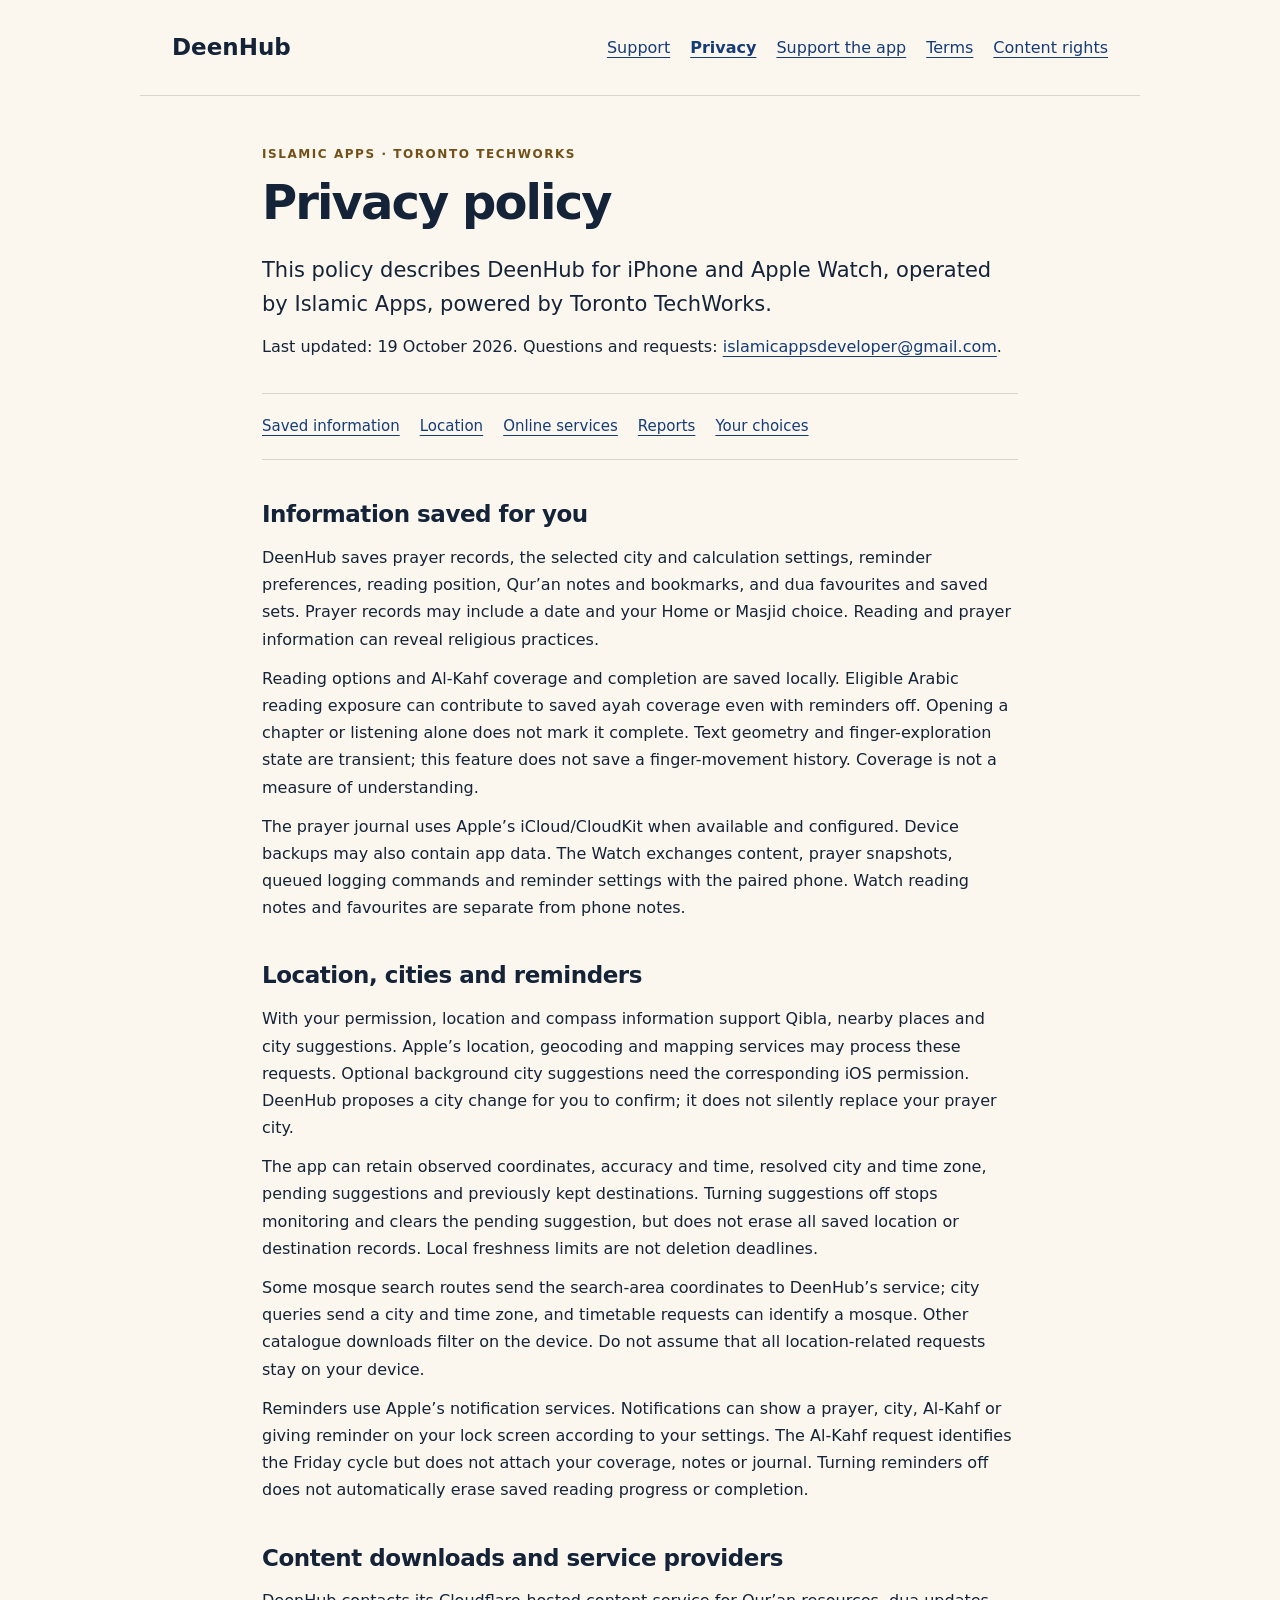
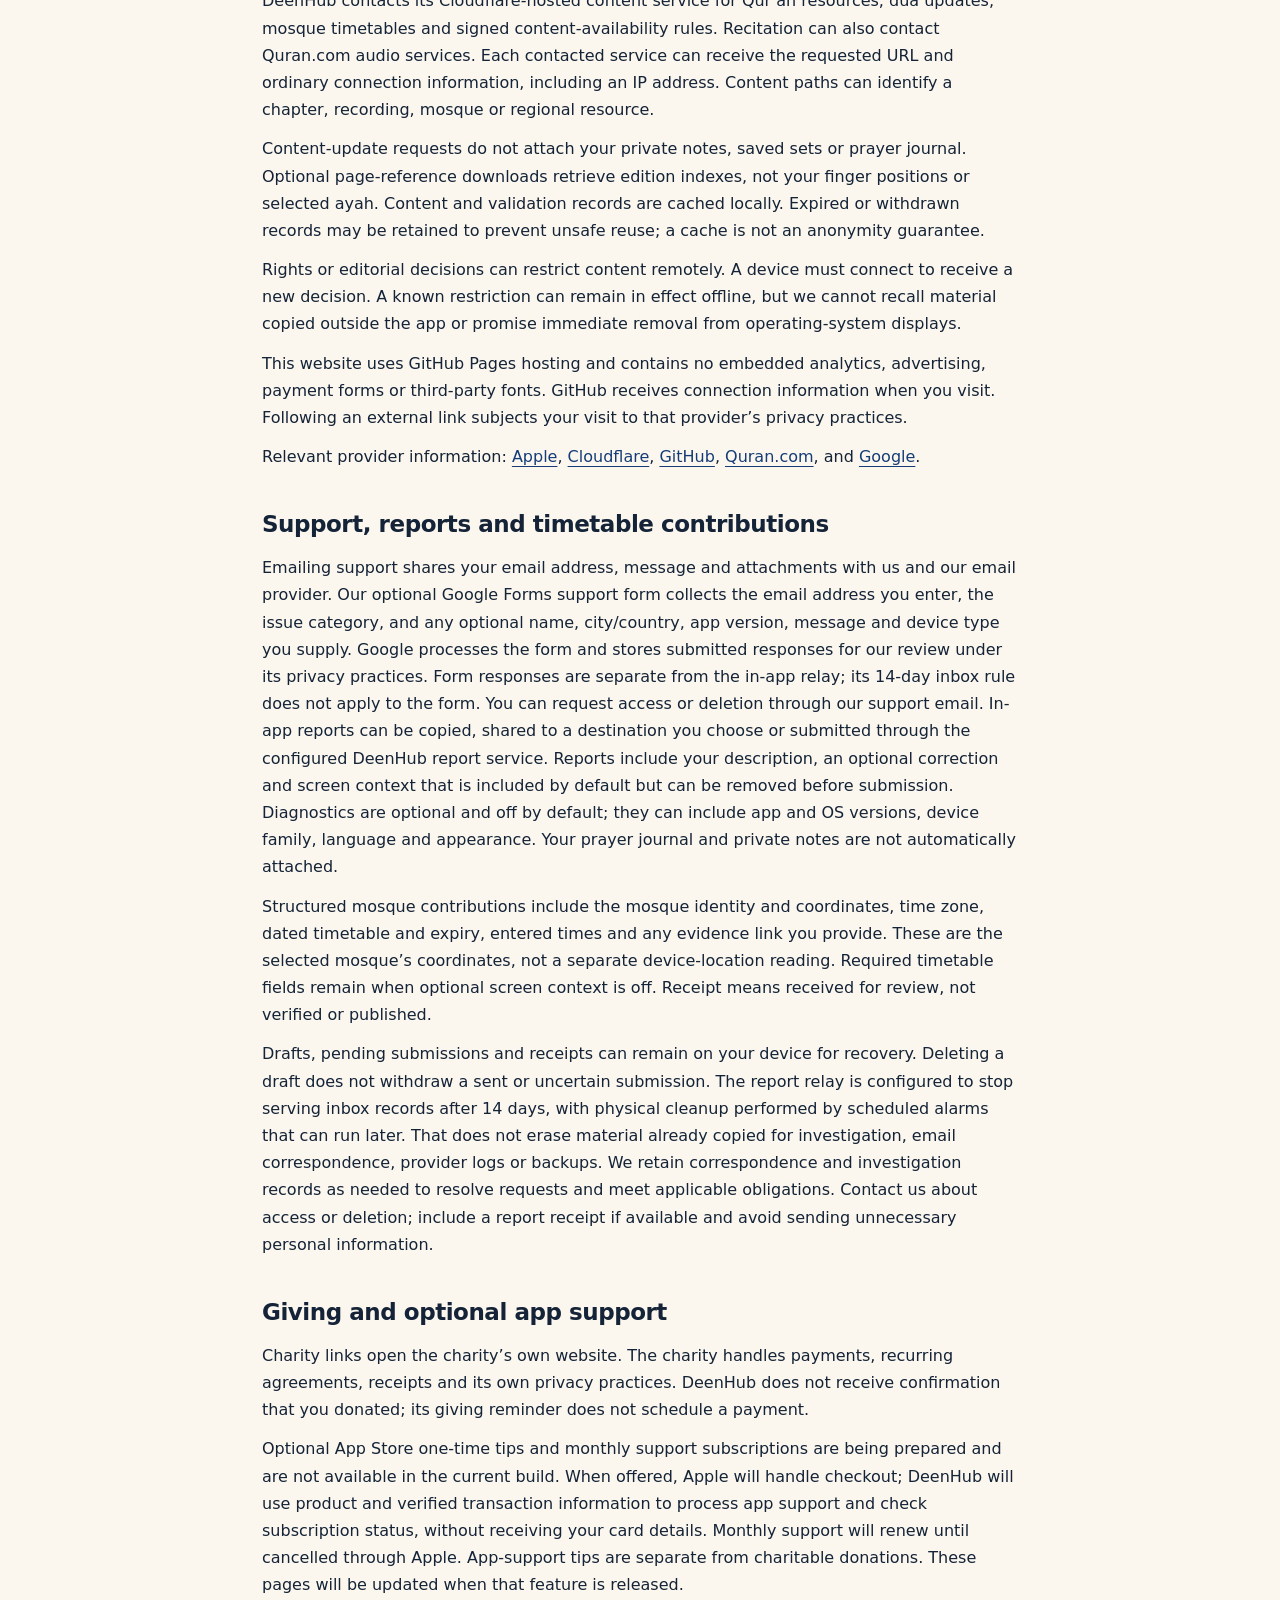
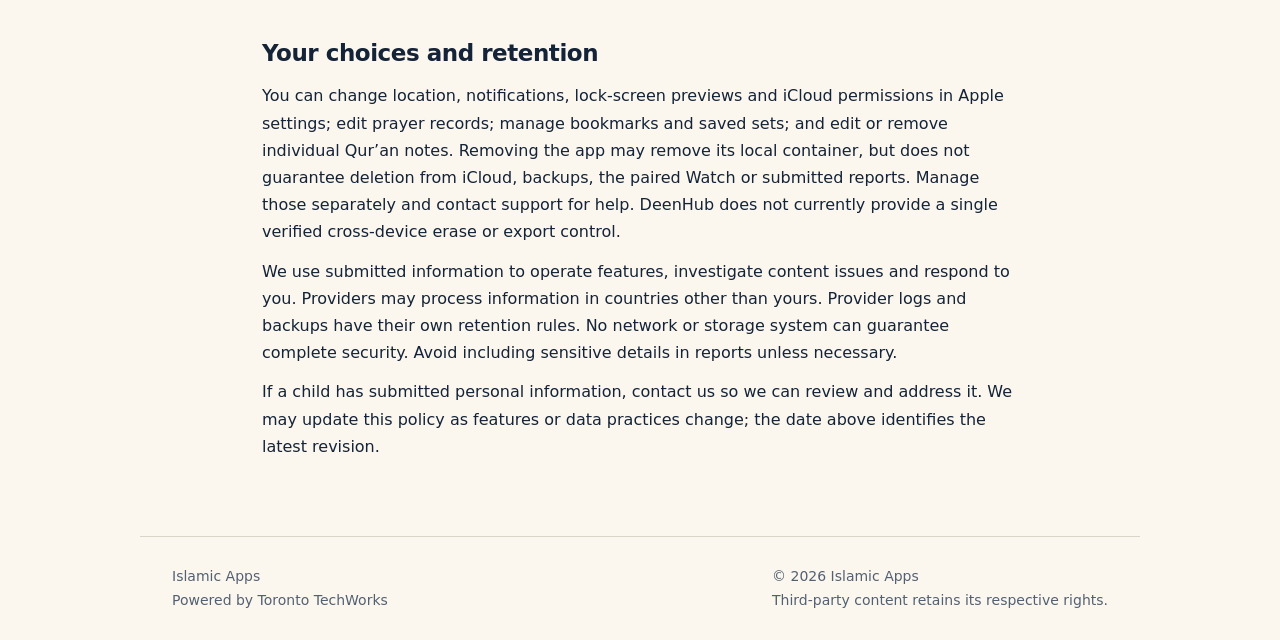
==== privacy.html @ c6d4696e "Create dedicated DeenHub help, privacy and app-support site" ====
<!doctype html><html lang="en"><head><meta charset="utf-8"><meta name="viewport" content="width=device-width,initial-scale=1"><meta name="description" content="Your information, explained — Islamic Apps, powered by Toronto TechWorks"><title>Privacy policy · Islamic Apps</title><link rel="stylesheet" href="style.css"></head><body><a class="skip" href="#main">Skip to content</a><header><a class="brand" href="index.html">DeenHub</a><nav aria-label="Main navigation"><a href="support.html">Support</a><a href="privacy.html" aria-current="page">Privacy</a><a href="support-deenhub.html">Support the app</a><a href="terms.html">Terms</a><a href="copyright.html">Content rights</a></nav></header><main id="main"><div class="eyebrow">Islamic Apps · Toronto TechWorks</div><h1>Privacy policy</h1><p class="lead">This policy describes DeenHub for iPhone and Apple Watch, operated by Islamic Apps, powered by Toronto TechWorks.</p><p>Last updated: 19 October 2026. Questions and requests: <a href="mailto:islamicappsdeveloper@gmail.com">islamicappsdeveloper@gmail.com</a>.</p>
<nav class="contents" aria-label="On this page"><a href="#local">Saved information</a><a href="#location">Location</a><a href="#services">Online services</a><a href="#reports">Reports</a><a href="#controls">Your choices</a></nav>
<section id="local"><h2>Information saved for you</h2><p>DeenHub saves prayer records, the selected city and calculation settings, reminder preferences, reading position, Qur’an notes and bookmarks, and dua favourites and saved sets. Prayer records may include a date and your Home or Masjid choice. Reading and prayer information can reveal religious practices.</p><p>Reading options and Al-Kahf coverage and completion are saved locally. Eligible Arabic reading exposure can contribute to saved ayah coverage even with reminders off. Opening a chapter or listening alone does not mark it complete. Text geometry and finger-exploration state are transient; this feature does not save a finger-movement history. Coverage is not a measure of understanding.</p><p>The prayer journal uses Apple’s iCloud/CloudKit when available and configured. Device backups may also contain app data. The Watch exchanges content, prayer snapshots, queued logging commands and reminder settings with the paired phone. Watch reading notes and favourites are separate from phone notes.</p></section>
<section id="location"><h2>Location, cities and reminders</h2><p>With your permission, location and compass information support Qibla, nearby places and city suggestions. Apple’s location, geocoding and mapping services may process these requests. Optional background city suggestions need the corresponding iOS permission. DeenHub proposes a city change for you to confirm; it does not silently replace your prayer city.</p><p>The app can retain observed coordinates, accuracy and time, resolved city and time zone, pending suggestions and previously kept destinations. Turning suggestions off stops monitoring and clears the pending suggestion, but does not erase all saved location or destination records. Local freshness limits are not deletion deadlines.</p><p>Some mosque search routes send the search-area coordinates to DeenHub’s service; city queries send a city and time zone, and timetable requests can identify a mosque. Other catalogue downloads filter on the device. Do not assume that all location-related requests stay on your device.</p><p>Reminders use Apple’s notification services. Notifications can show a prayer, city, Al-Kahf or giving reminder on your lock screen according to your settings. The Al-Kahf request identifies the Friday cycle but does not attach your coverage, notes or journal. Turning reminders off does not automatically erase saved reading progress or completion.</p></section>
<section id="services"><h2>Content downloads and service providers</h2><p>DeenHub contacts its Cloudflare-hosted content service for Qur’an resources, dua updates, mosque timetables and signed content-availability rules. Recitation can also contact Quran.com audio services. Each contacted service can receive the requested URL and ordinary connection information, including an IP address. Content paths can identify a chapter, recording, mosque or regional resource.</p><p>Content-update requests do not attach your private notes, saved sets or prayer journal. Optional page-reference downloads retrieve edition indexes, not your finger positions or selected ayah. Content and validation records are cached locally. Expired or withdrawn records may be retained to prevent unsafe reuse; a cache is not an anonymity guarantee.</p><p>Rights or editorial decisions can restrict content remotely. A device must connect to receive a new decision. A known restriction can remain in effect offline, but we cannot recall material copied outside the app or promise immediate removal from operating-system displays.</p><p>This website uses GitHub Pages hosting and contains no embedded analytics, advertising, payment forms or third-party fonts. GitHub receives connection information when you visit. Following an external link subjects your visit to that provider’s privacy practices.</p><p>Relevant provider information: <a href="https://www.apple.com/legal/privacy/">Apple</a>, <a href="https://www.cloudflare.com/privacypolicy/">Cloudflare</a>, <a href="https://docs.github.com/en/site-policy/privacy-policies/github-general-privacy-statement">GitHub</a>, <a href="https://quran.com/privacy">Quran.com</a>, and <a href="https://policies.google.com/privacy">Google</a>.</p></section>
<section id="reports"><h2>Support, reports and timetable contributions</h2><p>Emailing support shares your email address, message and attachments with us and our email provider. Our optional Google Forms support form collects the email address you enter, the issue category, and any optional name, city/country, app version, message and device type you supply. Google processes the form and stores submitted responses for our review under its privacy practices. Form responses are separate from the in-app relay; its 14-day inbox rule does not apply to the form. You can request access or deletion through our support email. In-app reports can be copied, shared to a destination you choose or submitted through the configured DeenHub report service. Reports include your description, an optional correction and screen context that is included by default but can be removed before submission. Diagnostics are optional and off by default; they can include app and OS versions, device family, language and appearance. Your prayer journal and private notes are not automatically attached.</p><p>Structured mosque contributions include the mosque identity and coordinates, time zone, dated timetable and expiry, entered times and any evidence link you provide. These are the selected mosque’s coordinates, not a separate device-location reading. Required timetable fields remain when optional screen context is off. Receipt means received for review, not verified or published.</p><p>Drafts, pending submissions and receipts can remain on your device for recovery. Deleting a draft does not withdraw a sent or uncertain submission. The report relay is configured to stop serving inbox records after 14 days, with physical cleanup performed by scheduled alarms that can run later. That does not erase material already copied for investigation, email correspondence, provider logs or backups. We retain correspondence and investigation records as needed to resolve requests and meet applicable obligations. Contact us about access or deletion; include a report receipt if available and avoid sending unnecessary personal information.</p></section>
<section><h2>Giving and optional app support</h2><p>Charity links open the charity’s own website. The charity handles payments, recurring agreements, receipts and its own privacy practices. DeenHub does not receive confirmation that you donated; its giving reminder does not schedule a payment.</p><p>Optional App Store one-time tips and monthly support subscriptions are being prepared and are not available in the current build. When offered, Apple will handle checkout; DeenHub will use product and verified transaction information to process app support and check subscription status, without receiving your card details. Monthly support will renew until cancelled through Apple. App-support tips are separate from charitable donations. These pages will be updated when that feature is released.</p></section>
<section id="controls"><h2>Your choices and retention</h2><p>You can change location, notifications, lock-screen previews and iCloud permissions in Apple settings; edit prayer records; manage bookmarks and saved sets; and edit or remove individual Qur’an notes. Removing the app may remove its local container, but does not guarantee deletion from iCloud, backups, the paired Watch or submitted reports. Manage those separately and contact support for help. DeenHub does not currently provide a single verified cross-device erase or export control.</p><p>We use submitted information to operate features, investigate content issues and respond to you. Providers may process information in countries other than yours. Provider logs and backups have their own retention rules. No network or storage system can guarantee complete security. Avoid including sensitive details in reports unless necessary.</p><p>If a child has submitted personal information, contact us so we can review and address it. We may update this policy as features or data practices change; the date above identifies the latest revision.</p></section></main><footer><p>Islamic Apps<br>Powered by Toronto TechWorks</p><p>© 2026 Islamic Apps<br>Third-party content retains its respective rights.</p></footer></body></html>
---- style.css ----
*{box-sizing:border-box}html{scroll-behavior:smooth}body{margin:0;background:#fbf7ee;color:#142337;font-family:ui-sans-serif,system-ui,-apple-system,BlinkMacSystemFont,"Segoe UI",sans-serif;line-height:1.7}a{color:#153c77;text-underline-offset:4px}a:hover{text-decoration-thickness:2px}a:focus-visible,summary:focus-visible{outline:3px solid #a86500;outline-offset:5px;border-radius:4px}.skip{position:absolute;left:16px;top:-80px}.skip:focus{top:8px;background:#fff;padding:10px}header,main,footer{max-width:1000px;margin:auto;padding:28px 32px}header{display:flex;align-items:center;justify-content:space-between;gap:24px;border-bottom:1px solid #dbd5c9}.brand{font-size:23px;font-weight:800;text-decoration:none;color:inherit}nav{display:flex;gap:20px;flex-wrap:wrap}nav a[aria-current=page]{font-weight:700}main{max-width:820px;padding-top:48px;padding-bottom:64px}.eyebrow{font-size:12px;font-weight:750;letter-spacing:.13em;text-transform:uppercase;color:#735018}h1{font-size:clamp(32px,6vw,48px);letter-spacing:-.04em;line-height:1.12;margin:12px 0 24px}h2{font-size:23px;letter-spacing:-.02em;line-height:1.3;margin:0 0 14px}.lead{font-size:21px;line-height:1.6}.contents{padding:20px 0;border-block:1px solid #dbd5c9;margin:32px 0;font-size:15px}section{margin-top:40px;scroll-margin-top:24px}p{margin:12px 0}footer{border-top:1px solid #dbd5c9;color:#536071;font-size:14px;display:flex;justify-content:space-between;gap:24px}footer p{margin:0}details{padding:18px 0;border-bottom:1px solid #dbd5c9}summary{cursor:pointer;font-weight:650;line-height:1.5}details p{padding-top:8px}.cards{display:grid;grid-template-columns:repeat(2,minmax(0,1fr));gap:16px;margin-top:32px}.cards>a,.cards>article{display:block;padding:24px;background:#ffdc78;border:1px solid #e5be62;border-radius:20px;color:inherit;text-decoration:none}.cards>a:nth-child(n+3){background:#f2ede2;border-color:#dbd5c9}.cards h2,.cards h3{font-size:21px}.cards p{margin-bottom:0}a[href^="mailto"]{overflow-wrap:anywhere}@media(max-width:600px){header{align-items:flex-start;flex-direction:column;gap:14px}header,main,footer{padding-left:22px;padding-right:22px}main{padding-top:32px}nav{gap:10px 18px;font-size:14px}.cards{grid-template-columns:1fr}footer{flex-direction:column;gap:14px}}@media(prefers-color-scheme:dark){body{background:#101b2c;color:#f8f1e2}a{color:#a9cbff}header,footer,.contents,details{border-color:#3d4652}.eyebrow{color:#ffdb7b}footer{color:#bdc8d5}.cards>a,.cards>article{color:#142337}.cards>a:nth-child(n+3){background:#23334b;color:#f8f1e2;border-color:#43516a}.skip:focus{background:#142337}}@media(prefers-reduced-motion:reduce){html{scroll-behavior:auto}}
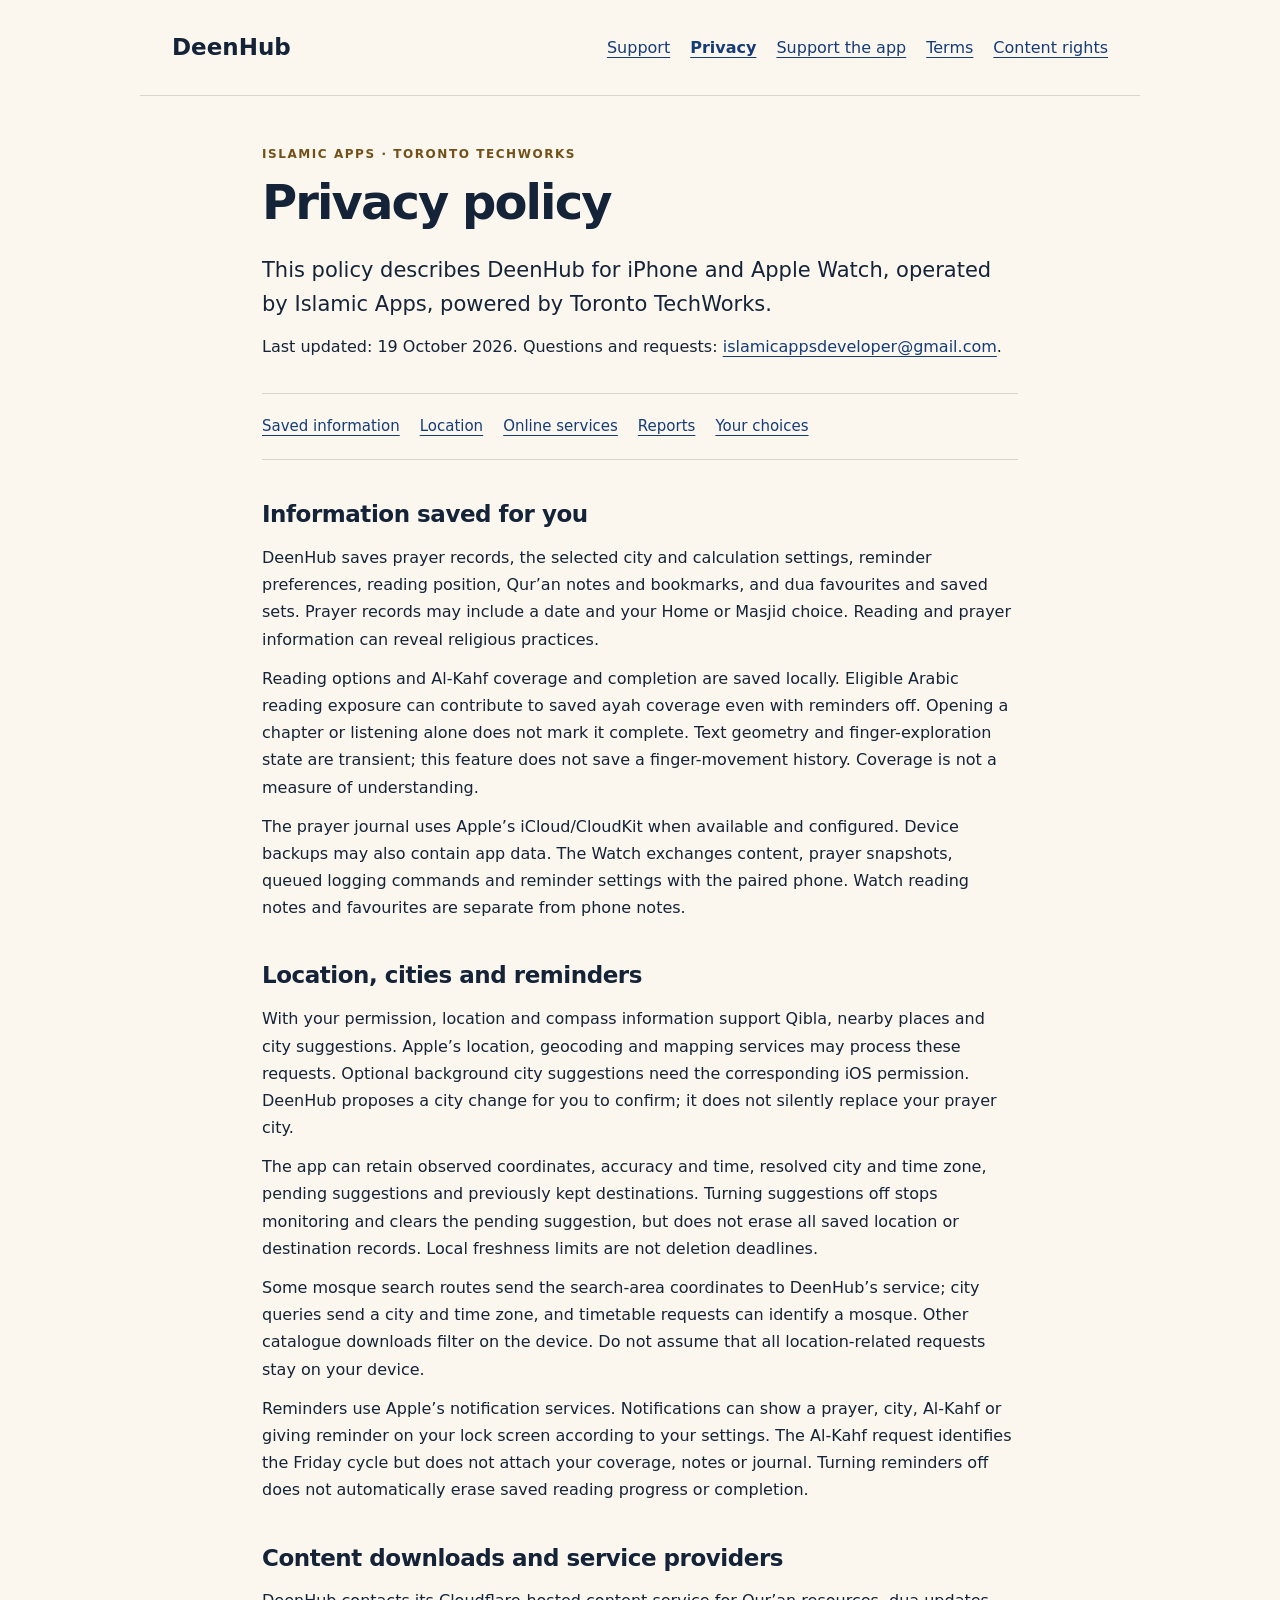
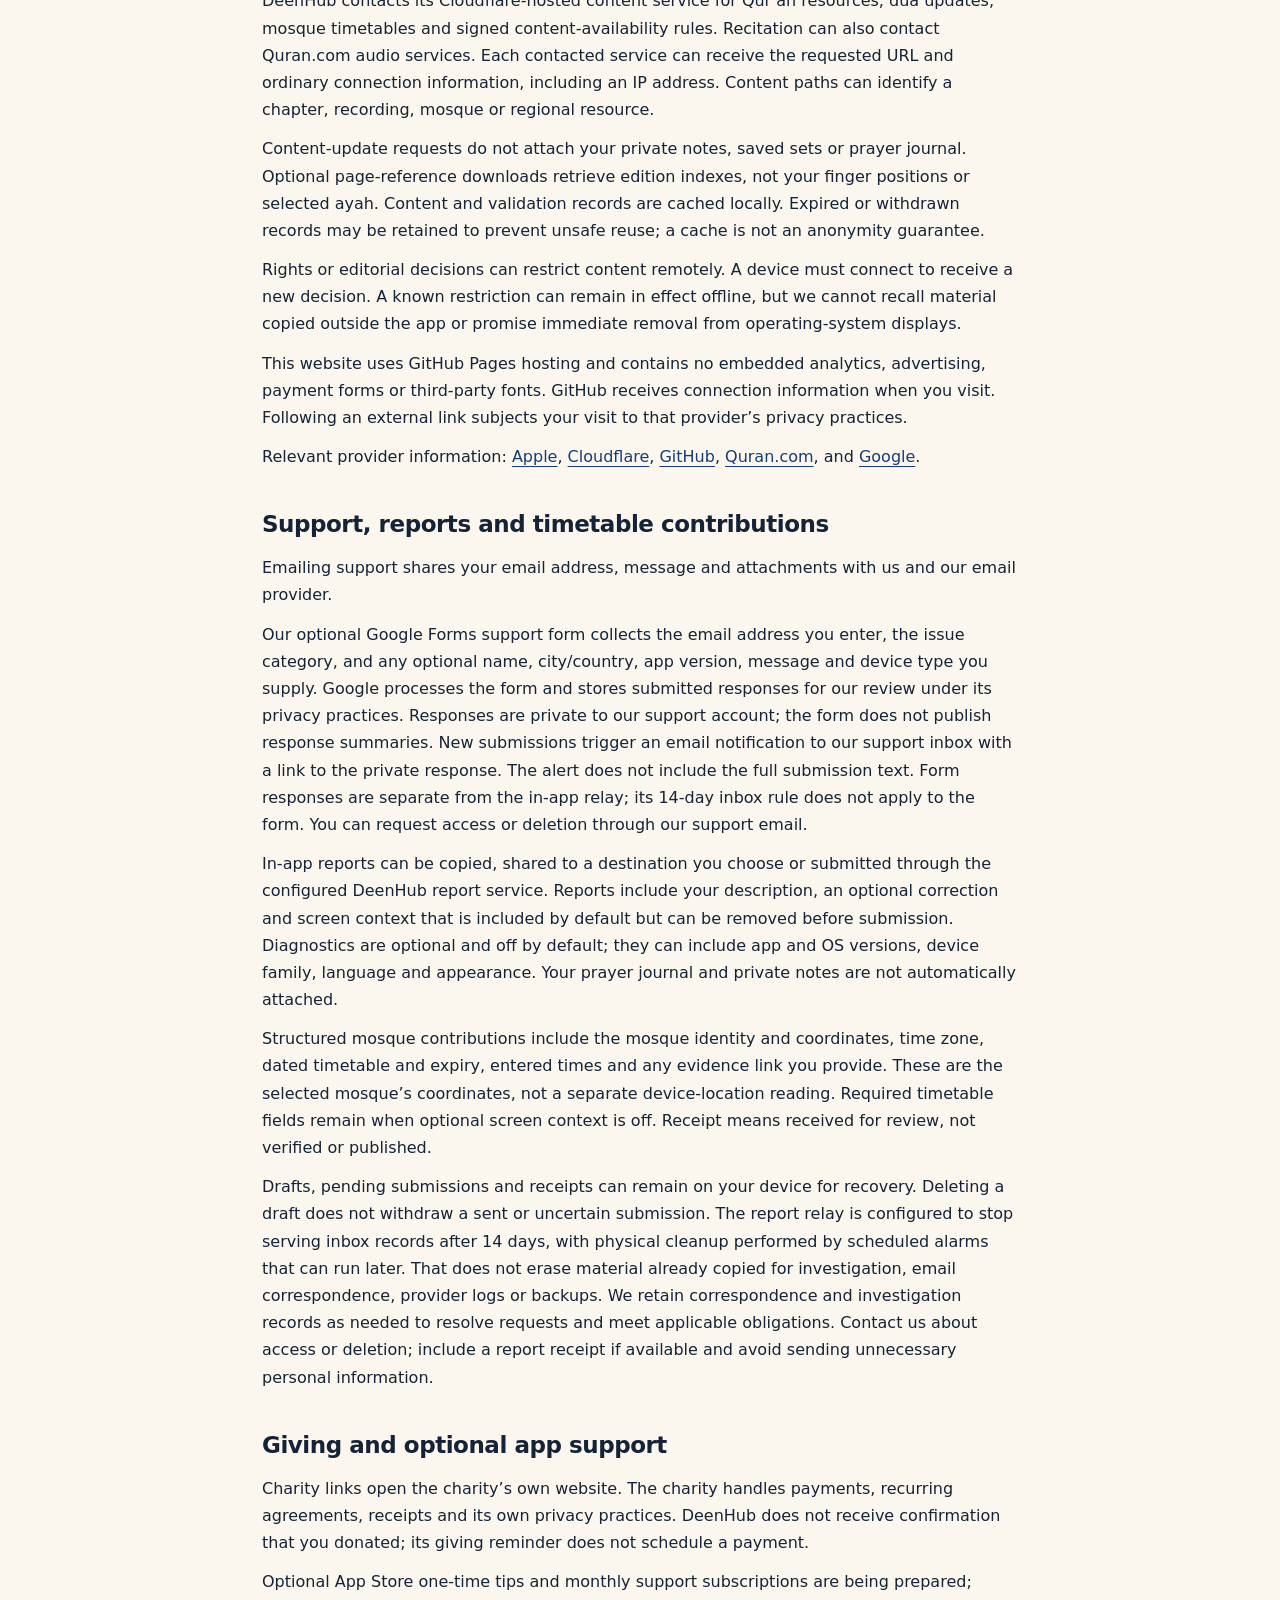
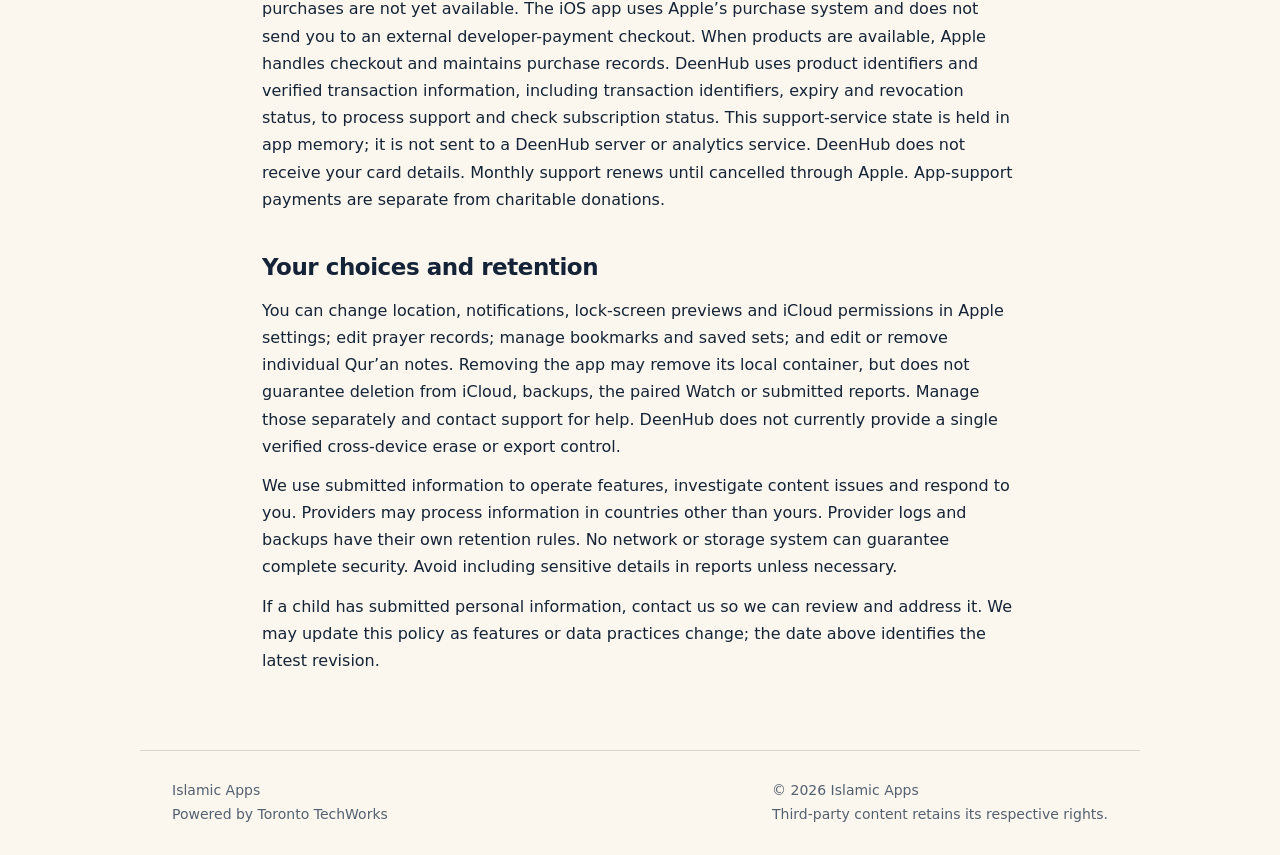
==== commit 9e68e926: "Clarify private feedback and Apple support purchase data" ====
--- a/privacy.html
+++ b/privacy.html
@@ -3,6 +3,6 @@
 <section id="local"><h2>Information saved for you</h2><p>DeenHub saves prayer records, the selected city and calculation settings, reminder preferences, reading position, Qur’an notes and bookmarks, and dua favourites and saved sets. Prayer records may include a date and your Home or Masjid choice. Reading and prayer information can reveal religious practices.</p><p>Reading options and Al-Kahf coverage and completion are saved locally. Eligible Arabic reading exposure can contribute to saved ayah coverage even with reminders off. Opening a chapter or listening alone does not mark it complete. Text geometry and finger-exploration state are transient; this feature does not save a finger-movement history. Coverage is not a measure of understanding.</p><p>The prayer journal uses Apple’s iCloud/CloudKit when available and configured. Device backups may also contain app data. The Watch exchanges content, prayer snapshots, queued logging commands and reminder settings with the paired phone. Watch reading notes and favourites are separate from phone notes.</p></section>
 <section id="location"><h2>Location, cities and reminders</h2><p>With your permission, location and compass information support Qibla, nearby places and city suggestions. Apple’s location, geocoding and mapping services may process these requests. Optional background city suggestions need the corresponding iOS permission. DeenHub proposes a city change for you to confirm; it does not silently replace your prayer city.</p><p>The app can retain observed coordinates, accuracy and time, resolved city and time zone, pending suggestions and previously kept destinations. Turning suggestions off stops monitoring and clears the pending suggestion, but does not erase all saved location or destination records. Local freshness limits are not deletion deadlines.</p><p>Some mosque search routes send the search-area coordinates to DeenHub’s service; city queries send a city and time zone, and timetable requests can identify a mosque. Other catalogue downloads filter on the device. Do not assume that all location-related requests stay on your device.</p><p>Reminders use Apple’s notification services. Notifications can show a prayer, city, Al-Kahf or giving reminder on your lock screen according to your settings. The Al-Kahf request identifies the Friday cycle but does not attach your coverage, notes or journal. Turning reminders off does not automatically erase saved reading progress or completion.</p></section>
 <section id="services"><h2>Content downloads and service providers</h2><p>DeenHub contacts its Cloudflare-hosted content service for Qur’an resources, dua updates, mosque timetables and signed content-availability rules. Recitation can also contact Quran.com audio services. Each contacted service can receive the requested URL and ordinary connection information, including an IP address. Content paths can identify a chapter, recording, mosque or regional resource.</p><p>Content-update requests do not attach your private notes, saved sets or prayer journal. Optional page-reference downloads retrieve edition indexes, not your finger positions or selected ayah. Content and validation records are cached locally. Expired or withdrawn records may be retained to prevent unsafe reuse; a cache is not an anonymity guarantee.</p><p>Rights or editorial decisions can restrict content remotely. A device must connect to receive a new decision. A known restriction can remain in effect offline, but we cannot recall material copied outside the app or promise immediate removal from operating-system displays.</p><p>This website uses GitHub Pages hosting and contains no embedded analytics, advertising, payment forms or third-party fonts. GitHub receives connection information when you visit. Following an external link subjects your visit to that provider’s privacy practices.</p><p>Relevant provider information: <a href="https://www.apple.com/legal/privacy/">Apple</a>, <a href="https://www.cloudflare.com/privacypolicy/">Cloudflare</a>, <a href="https://docs.github.com/en/site-policy/privacy-policies/github-general-privacy-statement">GitHub</a>, <a href="https://quran.com/privacy">Quran.com</a>, and <a href="https://policies.google.com/privacy">Google</a>.</p></section>
-<section id="reports"><h2>Support, reports and timetable contributions</h2><p>Emailing support shares your email address, message and attachments with us and our email provider. Our optional Google Forms support form collects the email address you enter, the issue category, and any optional name, city/country, app version, message and device type you supply. Google processes the form and stores submitted responses for our review under its privacy practices. Form responses are separate from the in-app relay; its 14-day inbox rule does not apply to the form. You can request access or deletion through our support email. In-app reports can be copied, shared to a destination you choose or submitted through the configured DeenHub report service. Reports include your description, an optional correction and screen context that is included by default but can be removed before submission. Diagnostics are optional and off by default; they can include app and OS versions, device family, language and appearance. Your prayer journal and private notes are not automatically attached.</p><p>Structured mosque contributions include the mosque identity and coordinates, time zone, dated timetable and expiry, entered times and any evidence link you provide. These are the selected mosque’s coordinates, not a separate device-location reading. Required timetable fields remain when optional screen context is off. Receipt means received for review, not verified or published.</p><p>Drafts, pending submissions and receipts can remain on your device for recovery. Deleting a draft does not withdraw a sent or uncertain submission. The report relay is configured to stop serving inbox records after 14 days, with physical cleanup performed by scheduled alarms that can run later. That does not erase material already copied for investigation, email correspondence, provider logs or backups. We retain correspondence and investigation records as needed to resolve requests and meet applicable obligations. Contact us about access or deletion; include a report receipt if available and avoid sending unnecessary personal information.</p></section>
-<section><h2>Giving and optional app support</h2><p>Charity links open the charity’s own website. The charity handles payments, recurring agreements, receipts and its own privacy practices. DeenHub does not receive confirmation that you donated; its giving reminder does not schedule a payment.</p><p>Optional App Store one-time tips and monthly support subscriptions are being prepared and are not available in the current build. When offered, Apple will handle checkout; DeenHub will use product and verified transaction information to process app support and check subscription status, without receiving your card details. Monthly support will renew until cancelled through Apple. App-support tips are separate from charitable donations. These pages will be updated when that feature is released.</p></section>
+<section id="reports"><h2>Support, reports and timetable contributions</h2><p>Emailing support shares your email address, message and attachments with us and our email provider.</p><p>Our optional Google Forms support form collects the email address you enter, the issue category, and any optional name, city/country, app version, message and device type you supply. Google processes the form and stores submitted responses for our review under its privacy practices. Responses are private to our support account; the form does not publish response summaries. New submissions trigger an email notification to our support inbox with a link to the private response. The alert does not include the full submission text. Form responses are separate from the in-app relay; its 14-day inbox rule does not apply to the form. You can request access or deletion through our support email.</p><p>In-app reports can be copied, shared to a destination you choose or submitted through the configured DeenHub report service. Reports include your description, an optional correction and screen context that is included by default but can be removed before submission. Diagnostics are optional and off by default; they can include app and OS versions, device family, language and appearance. Your prayer journal and private notes are not automatically attached.</p><p>Structured mosque contributions include the mosque identity and coordinates, time zone, dated timetable and expiry, entered times and any evidence link you provide. These are the selected mosque’s coordinates, not a separate device-location reading. Required timetable fields remain when optional screen context is off. Receipt means received for review, not verified or published.</p><p>Drafts, pending submissions and receipts can remain on your device for recovery. Deleting a draft does not withdraw a sent or uncertain submission. The report relay is configured to stop serving inbox records after 14 days, with physical cleanup performed by scheduled alarms that can run later. That does not erase material already copied for investigation, email correspondence, provider logs or backups. We retain correspondence and investigation records as needed to resolve requests and meet applicable obligations. Contact us about access or deletion; include a report receipt if available and avoid sending unnecessary personal information.</p></section>
+<section><h2>Giving and optional app support</h2><p>Charity links open the charity’s own website. The charity handles payments, recurring agreements, receipts and its own privacy practices. DeenHub does not receive confirmation that you donated; its giving reminder does not schedule a payment.</p><p>Optional App Store one-time tips and monthly support subscriptions are being prepared; purchases are not yet available. The iOS app uses Apple’s purchase system and does not send you to an external developer-payment checkout. When products are available, Apple handles checkout and maintains purchase records. DeenHub uses product identifiers and verified transaction information, including transaction identifiers, expiry and revocation status, to process support and check subscription status. This support-service state is held in app memory; it is not sent to a DeenHub server or analytics service. DeenHub does not receive your card details. Monthly support renews until cancelled through Apple. App-support payments are separate from charitable donations.</p></section>
 <section id="controls"><h2>Your choices and retention</h2><p>You can change location, notifications, lock-screen previews and iCloud permissions in Apple settings; edit prayer records; manage bookmarks and saved sets; and edit or remove individual Qur’an notes. Removing the app may remove its local container, but does not guarantee deletion from iCloud, backups, the paired Watch or submitted reports. Manage those separately and contact support for help. DeenHub does not currently provide a single verified cross-device erase or export control.</p><p>We use submitted information to operate features, investigate content issues and respond to you. Providers may process information in countries other than yours. Provider logs and backups have their own retention rules. No network or storage system can guarantee complete security. Avoid including sensitive details in reports unless necessary.</p><p>If a child has submitted personal information, contact us so we can review and address it. We may update this policy as features or data practices change; the date above identifies the latest revision.</p></section></main><footer><p>Islamic Apps<br>Powered by Toronto TechWorks</p><p>© 2026 Islamic Apps<br>Third-party content retains its respective rights.</p></footer></body></html>
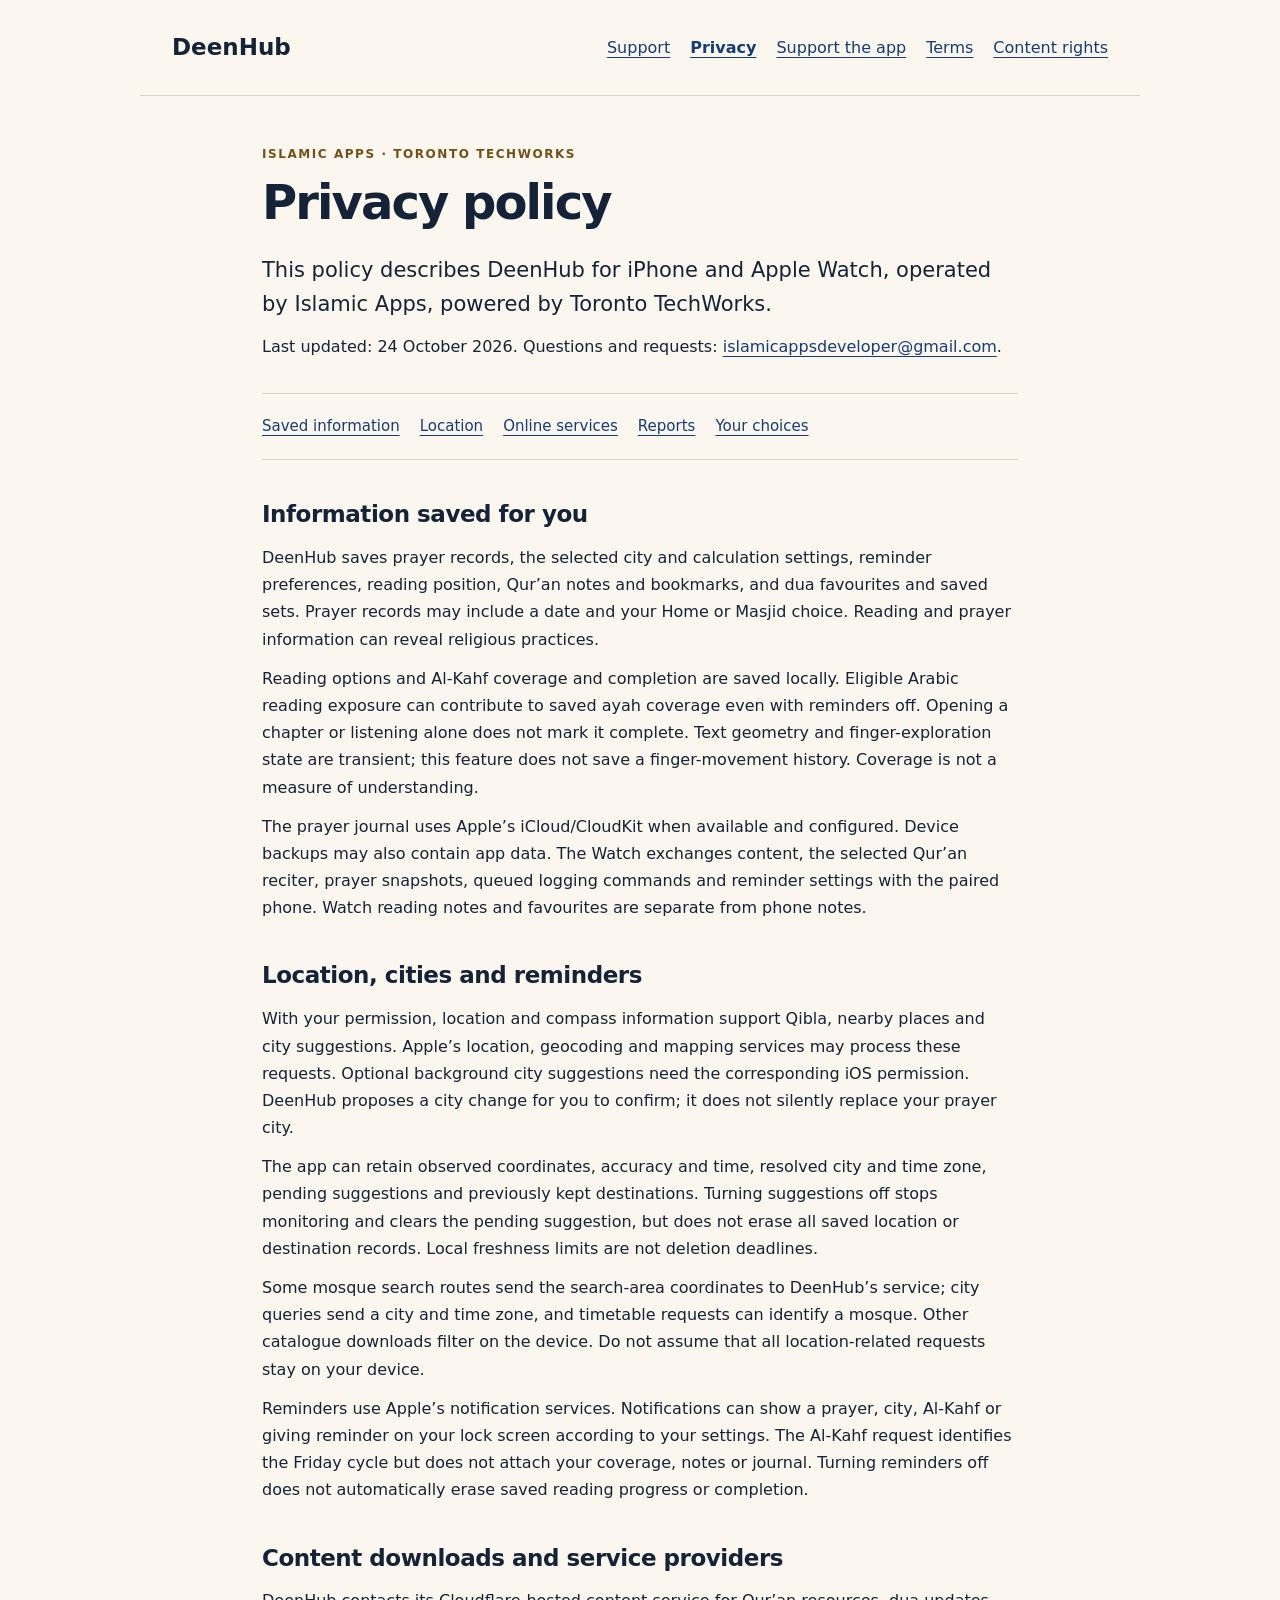
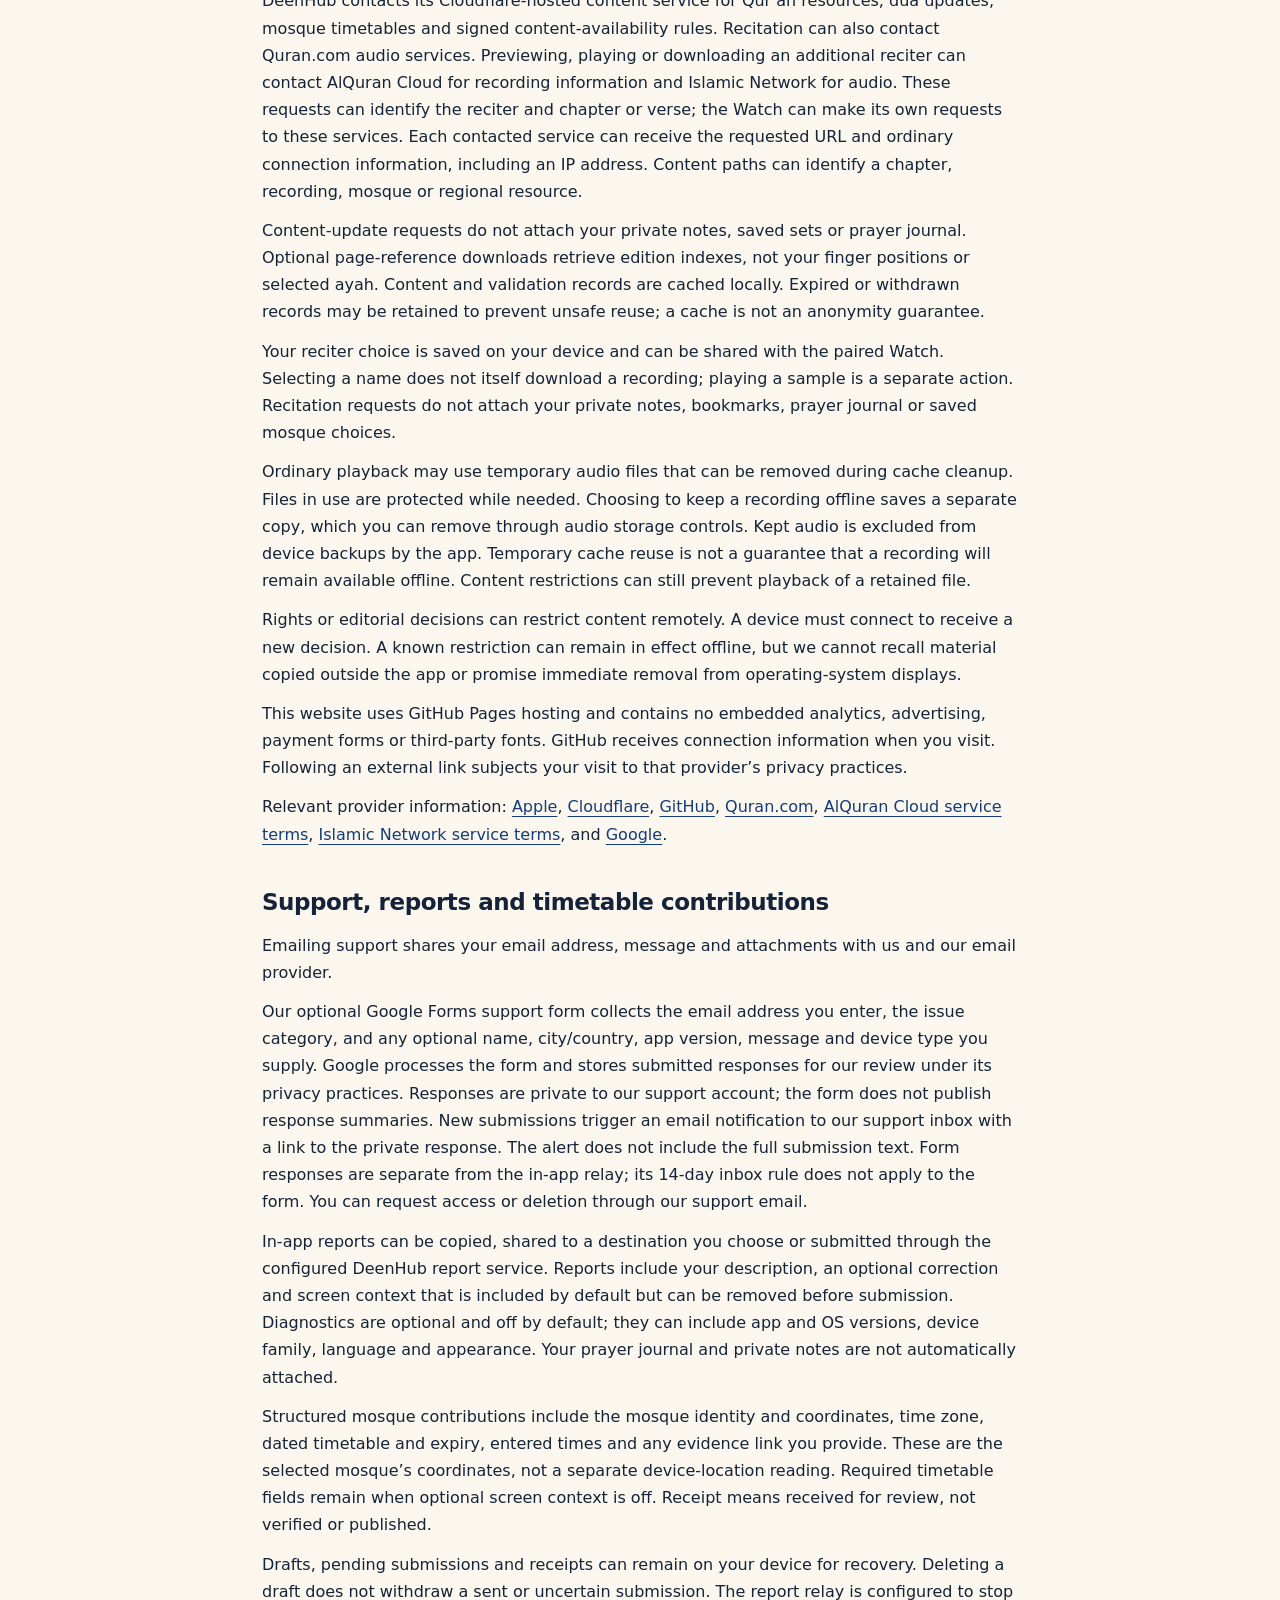
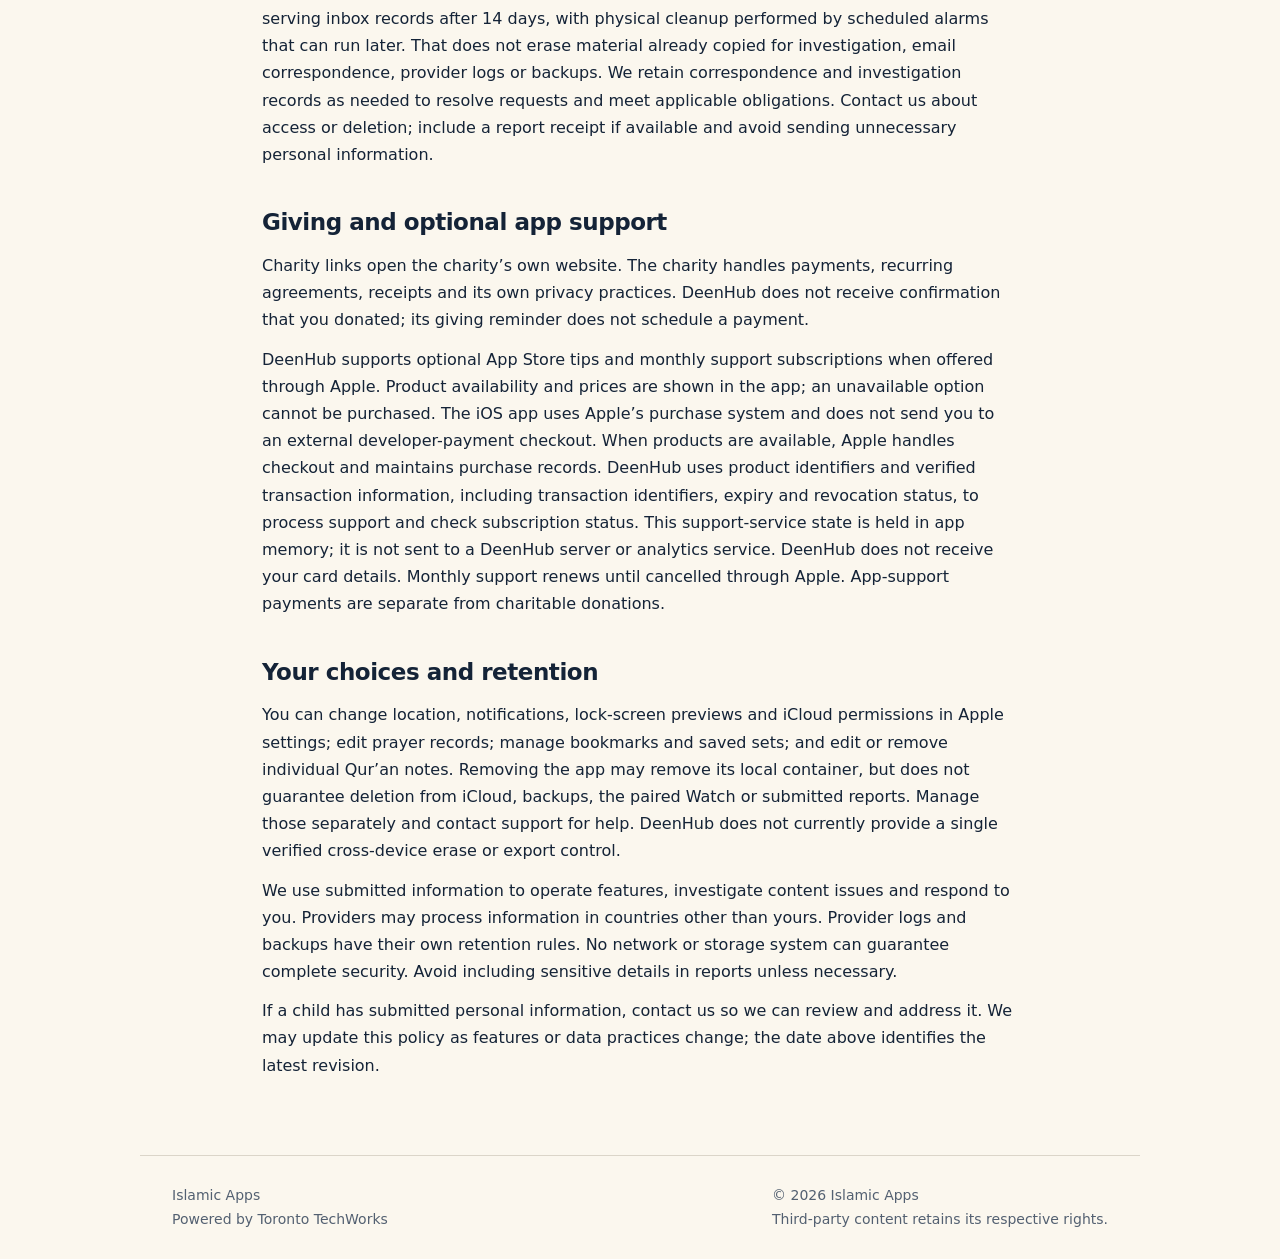
==== commit c14051f3: "Update reciter and offline audio privacy disclosures" ====
--- a/privacy.html
+++ b/privacy.html
@@ -1,8 +1,8 @@
-<!doctype html><html lang="en"><head><meta charset="utf-8"><meta name="viewport" content="width=device-width,initial-scale=1"><meta name="description" content="Your information, explained — Islamic Apps, powered by Toronto TechWorks"><title>Privacy policy · Islamic Apps</title><link rel="stylesheet" href="style.css"></head><body><a class="skip" href="#main">Skip to content</a><header><a class="brand" href="index.html">DeenHub</a><nav aria-label="Main navigation"><a href="support.html">Support</a><a href="privacy.html" aria-current="page">Privacy</a><a href="support-deenhub.html">Support the app</a><a href="terms.html">Terms</a><a href="copyright.html">Content rights</a></nav></header><main id="main"><div class="eyebrow">Islamic Apps · Toronto TechWorks</div><h1>Privacy policy</h1><p class="lead">This policy describes DeenHub for iPhone and Apple Watch, operated by Islamic Apps, powered by Toronto TechWorks.</p><p>Last updated: 19 October 2026. Questions and requests: <a href="mailto:islamicappsdeveloper@gmail.com">islamicappsdeveloper@gmail.com</a>.</p>
+<!doctype html><html lang="en"><head><meta charset="utf-8"><meta name="viewport" content="width=device-width,initial-scale=1"><meta name="description" content="Your information, explained — Islamic Apps, powered by Toronto TechWorks"><title>Privacy policy · Islamic Apps</title><link rel="stylesheet" href="style.css"></head><body><a class="skip" href="#main">Skip to content</a><header><a class="brand" href="index.html">DeenHub</a><nav aria-label="Main navigation"><a href="support.html">Support</a><a href="privacy.html" aria-current="page">Privacy</a><a href="support-deenhub.html">Support the app</a><a href="terms.html">Terms</a><a href="copyright.html">Content rights</a></nav></header><main id="main"><div class="eyebrow">Islamic Apps · Toronto TechWorks</div><h1>Privacy policy</h1><p class="lead">This policy describes DeenHub for iPhone and Apple Watch, operated by Islamic Apps, powered by Toronto TechWorks.</p><p>Last updated: 24 October 2026. Questions and requests: <a href="mailto:islamicappsdeveloper@gmail.com">islamicappsdeveloper@gmail.com</a>.</p>
 <nav class="contents" aria-label="On this page"><a href="#local">Saved information</a><a href="#location">Location</a><a href="#services">Online services</a><a href="#reports">Reports</a><a href="#controls">Your choices</a></nav>
-<section id="local"><h2>Information saved for you</h2><p>DeenHub saves prayer records, the selected city and calculation settings, reminder preferences, reading position, Qur’an notes and bookmarks, and dua favourites and saved sets. Prayer records may include a date and your Home or Masjid choice. Reading and prayer information can reveal religious practices.</p><p>Reading options and Al-Kahf coverage and completion are saved locally. Eligible Arabic reading exposure can contribute to saved ayah coverage even with reminders off. Opening a chapter or listening alone does not mark it complete. Text geometry and finger-exploration state are transient; this feature does not save a finger-movement history. Coverage is not a measure of understanding.</p><p>The prayer journal uses Apple’s iCloud/CloudKit when available and configured. Device backups may also contain app data. The Watch exchanges content, prayer snapshots, queued logging commands and reminder settings with the paired phone. Watch reading notes and favourites are separate from phone notes.</p></section>
+<section id="local"><h2>Information saved for you</h2><p>DeenHub saves prayer records, the selected city and calculation settings, reminder preferences, reading position, Qur’an notes and bookmarks, and dua favourites and saved sets. Prayer records may include a date and your Home or Masjid choice. Reading and prayer information can reveal religious practices.</p><p>Reading options and Al-Kahf coverage and completion are saved locally. Eligible Arabic reading exposure can contribute to saved ayah coverage even with reminders off. Opening a chapter or listening alone does not mark it complete. Text geometry and finger-exploration state are transient; this feature does not save a finger-movement history. Coverage is not a measure of understanding.</p><p>The prayer journal uses Apple’s iCloud/CloudKit when available and configured. Device backups may also contain app data. The Watch exchanges content, the selected Qur’an reciter, prayer snapshots, queued logging commands and reminder settings with the paired phone. Watch reading notes and favourites are separate from phone notes.</p></section>
 <section id="location"><h2>Location, cities and reminders</h2><p>With your permission, location and compass information support Qibla, nearby places and city suggestions. Apple’s location, geocoding and mapping services may process these requests. Optional background city suggestions need the corresponding iOS permission. DeenHub proposes a city change for you to confirm; it does not silently replace your prayer city.</p><p>The app can retain observed coordinates, accuracy and time, resolved city and time zone, pending suggestions and previously kept destinations. Turning suggestions off stops monitoring and clears the pending suggestion, but does not erase all saved location or destination records. Local freshness limits are not deletion deadlines.</p><p>Some mosque search routes send the search-area coordinates to DeenHub’s service; city queries send a city and time zone, and timetable requests can identify a mosque. Other catalogue downloads filter on the device. Do not assume that all location-related requests stay on your device.</p><p>Reminders use Apple’s notification services. Notifications can show a prayer, city, Al-Kahf or giving reminder on your lock screen according to your settings. The Al-Kahf request identifies the Friday cycle but does not attach your coverage, notes or journal. Turning reminders off does not automatically erase saved reading progress or completion.</p></section>
-<section id="services"><h2>Content downloads and service providers</h2><p>DeenHub contacts its Cloudflare-hosted content service for Qur’an resources, dua updates, mosque timetables and signed content-availability rules. Recitation can also contact Quran.com audio services. Each contacted service can receive the requested URL and ordinary connection information, including an IP address. Content paths can identify a chapter, recording, mosque or regional resource.</p><p>Content-update requests do not attach your private notes, saved sets or prayer journal. Optional page-reference downloads retrieve edition indexes, not your finger positions or selected ayah. Content and validation records are cached locally. Expired or withdrawn records may be retained to prevent unsafe reuse; a cache is not an anonymity guarantee.</p><p>Rights or editorial decisions can restrict content remotely. A device must connect to receive a new decision. A known restriction can remain in effect offline, but we cannot recall material copied outside the app or promise immediate removal from operating-system displays.</p><p>This website uses GitHub Pages hosting and contains no embedded analytics, advertising, payment forms or third-party fonts. GitHub receives connection information when you visit. Following an external link subjects your visit to that provider’s privacy practices.</p><p>Relevant provider information: <a href="https://www.apple.com/legal/privacy/">Apple</a>, <a href="https://www.cloudflare.com/privacypolicy/">Cloudflare</a>, <a href="https://docs.github.com/en/site-policy/privacy-policies/github-general-privacy-statement">GitHub</a>, <a href="https://quran.com/privacy">Quran.com</a>, and <a href="https://policies.google.com/privacy">Google</a>.</p></section>
+<section id="services"><h2>Content downloads and service providers</h2><p>DeenHub contacts its Cloudflare-hosted content service for Qur’an resources, dua updates, mosque timetables and signed content-availability rules. Recitation can also contact Quran.com audio services. Previewing, playing or downloading an additional reciter can contact AlQuran Cloud for recording information and Islamic Network for audio. These requests can identify the reciter and chapter or verse; the Watch can make its own requests to these services. Each contacted service can receive the requested URL and ordinary connection information, including an IP address. Content paths can identify a chapter, recording, mosque or regional resource.</p><p>Content-update requests do not attach your private notes, saved sets or prayer journal. Optional page-reference downloads retrieve edition indexes, not your finger positions or selected ayah. Content and validation records are cached locally. Expired or withdrawn records may be retained to prevent unsafe reuse; a cache is not an anonymity guarantee.</p><p>Your reciter choice is saved on your device and can be shared with the paired Watch. Selecting a name does not itself download a recording; playing a sample is a separate action. Recitation requests do not attach your private notes, bookmarks, prayer journal or saved mosque choices.</p><p>Ordinary playback may use temporary audio files that can be removed during cache cleanup. Files in use are protected while needed. Choosing to keep a recording offline saves a separate copy, which you can remove through audio storage controls. Kept audio is excluded from device backups by the app. Temporary cache reuse is not a guarantee that a recording will remain available offline. Content restrictions can still prevent playback of a retained file.</p><p>Rights or editorial decisions can restrict content remotely. A device must connect to receive a new decision. A known restriction can remain in effect offline, but we cannot recall material copied outside the app or promise immediate removal from operating-system displays.</p><p>This website uses GitHub Pages hosting and contains no embedded analytics, advertising, payment forms or third-party fonts. GitHub receives connection information when you visit. Following an external link subjects your visit to that provider’s privacy practices.</p><p>Relevant provider information: <a href="https://www.apple.com/legal/privacy/">Apple</a>, <a href="https://www.cloudflare.com/privacypolicy/">Cloudflare</a>, <a href="https://docs.github.com/en/site-policy/privacy-policies/github-general-privacy-statement">GitHub</a>, <a href="https://quran.com/privacy">Quran.com</a>, <a href="https://alquran.cloud/terms-and-conditions">AlQuran Cloud service terms</a>, <a href="https://islamic.network/terms-and-conditions.html">Islamic Network service terms</a>, and <a href="https://policies.google.com/privacy">Google</a>.</p></section>
 <section id="reports"><h2>Support, reports and timetable contributions</h2><p>Emailing support shares your email address, message and attachments with us and our email provider.</p><p>Our optional Google Forms support form collects the email address you enter, the issue category, and any optional name, city/country, app version, message and device type you supply. Google processes the form and stores submitted responses for our review under its privacy practices. Responses are private to our support account; the form does not publish response summaries. New submissions trigger an email notification to our support inbox with a link to the private response. The alert does not include the full submission text. Form responses are separate from the in-app relay; its 14-day inbox rule does not apply to the form. You can request access or deletion through our support email.</p><p>In-app reports can be copied, shared to a destination you choose or submitted through the configured DeenHub report service. Reports include your description, an optional correction and screen context that is included by default but can be removed before submission. Diagnostics are optional and off by default; they can include app and OS versions, device family, language and appearance. Your prayer journal and private notes are not automatically attached.</p><p>Structured mosque contributions include the mosque identity and coordinates, time zone, dated timetable and expiry, entered times and any evidence link you provide. These are the selected mosque’s coordinates, not a separate device-location reading. Required timetable fields remain when optional screen context is off. Receipt means received for review, not verified or published.</p><p>Drafts, pending submissions and receipts can remain on your device for recovery. Deleting a draft does not withdraw a sent or uncertain submission. The report relay is configured to stop serving inbox records after 14 days, with physical cleanup performed by scheduled alarms that can run later. That does not erase material already copied for investigation, email correspondence, provider logs or backups. We retain correspondence and investigation records as needed to resolve requests and meet applicable obligations. Contact us about access or deletion; include a report receipt if available and avoid sending unnecessary personal information.</p></section>
-<section><h2>Giving and optional app support</h2><p>Charity links open the charity’s own website. The charity handles payments, recurring agreements, receipts and its own privacy practices. DeenHub does not receive confirmation that you donated; its giving reminder does not schedule a payment.</p><p>Optional App Store one-time tips and monthly support subscriptions are being prepared; purchases are not yet available. The iOS app uses Apple’s purchase system and does not send you to an external developer-payment checkout. When products are available, Apple handles checkout and maintains purchase records. DeenHub uses product identifiers and verified transaction information, including transaction identifiers, expiry and revocation status, to process support and check subscription status. This support-service state is held in app memory; it is not sent to a DeenHub server or analytics service. DeenHub does not receive your card details. Monthly support renews until cancelled through Apple. App-support payments are separate from charitable donations.</p></section>
+<section><h2>Giving and optional app support</h2><p>Charity links open the charity’s own website. The charity handles payments, recurring agreements, receipts and its own privacy practices. DeenHub does not receive confirmation that you donated; its giving reminder does not schedule a payment.</p><p>DeenHub supports optional App Store tips and monthly support subscriptions when offered through Apple. Product availability and prices are shown in the app; an unavailable option cannot be purchased. The iOS app uses Apple’s purchase system and does not send you to an external developer-payment checkout. When products are available, Apple handles checkout and maintains purchase records. DeenHub uses product identifiers and verified transaction information, including transaction identifiers, expiry and revocation status, to process support and check subscription status. This support-service state is held in app memory; it is not sent to a DeenHub server or analytics service. DeenHub does not receive your card details. Monthly support renews until cancelled through Apple. App-support payments are separate from charitable donations.</p></section>
 <section id="controls"><h2>Your choices and retention</h2><p>You can change location, notifications, lock-screen previews and iCloud permissions in Apple settings; edit prayer records; manage bookmarks and saved sets; and edit or remove individual Qur’an notes. Removing the app may remove its local container, but does not guarantee deletion from iCloud, backups, the paired Watch or submitted reports. Manage those separately and contact support for help. DeenHub does not currently provide a single verified cross-device erase or export control.</p><p>We use submitted information to operate features, investigate content issues and respond to you. Providers may process information in countries other than yours. Provider logs and backups have their own retention rules. No network or storage system can guarantee complete security. Avoid including sensitive details in reports unless necessary.</p><p>If a child has submitted personal information, contact us so we can review and address it. We may update this policy as features or data practices change; the date above identifies the latest revision.</p></section></main><footer><p>Islamic Apps<br>Powered by Toronto TechWorks</p><p>© 2026 Islamic Apps<br>Third-party content retains its respective rights.</p></footer></body></html>
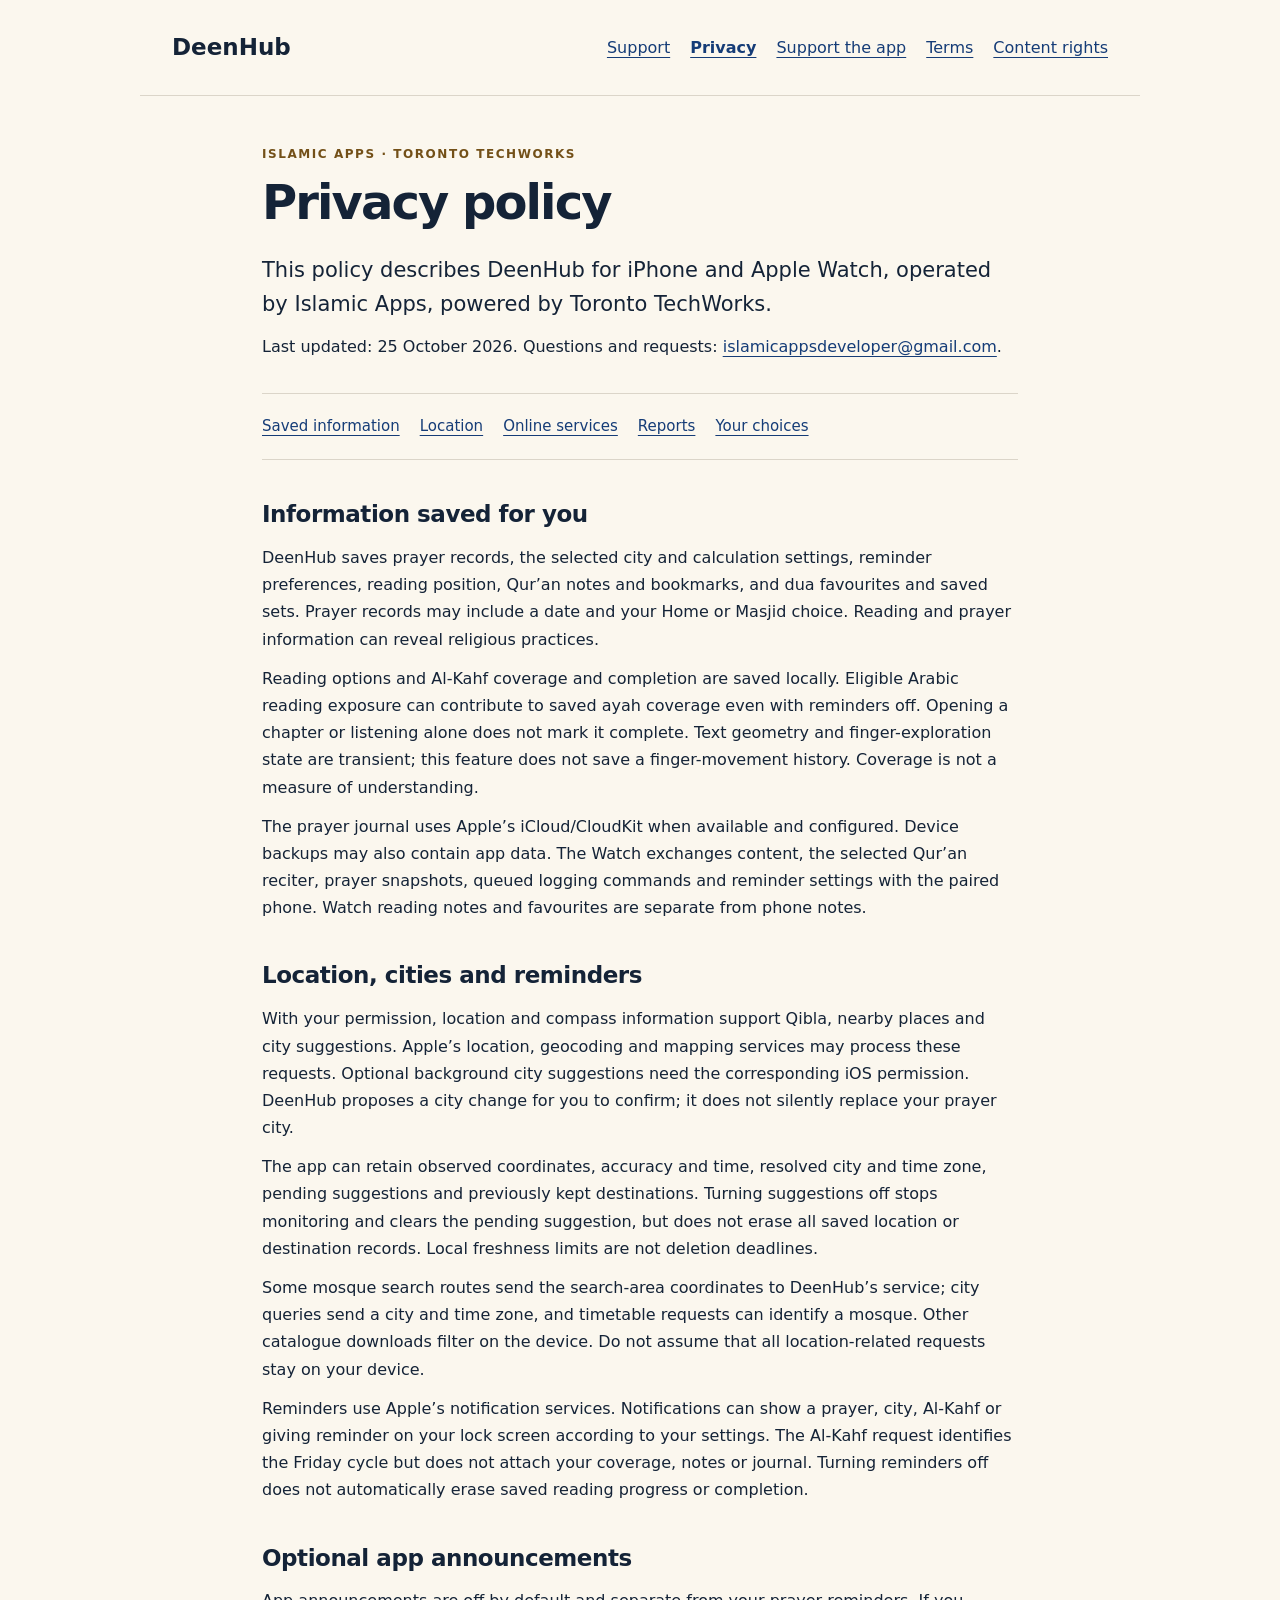
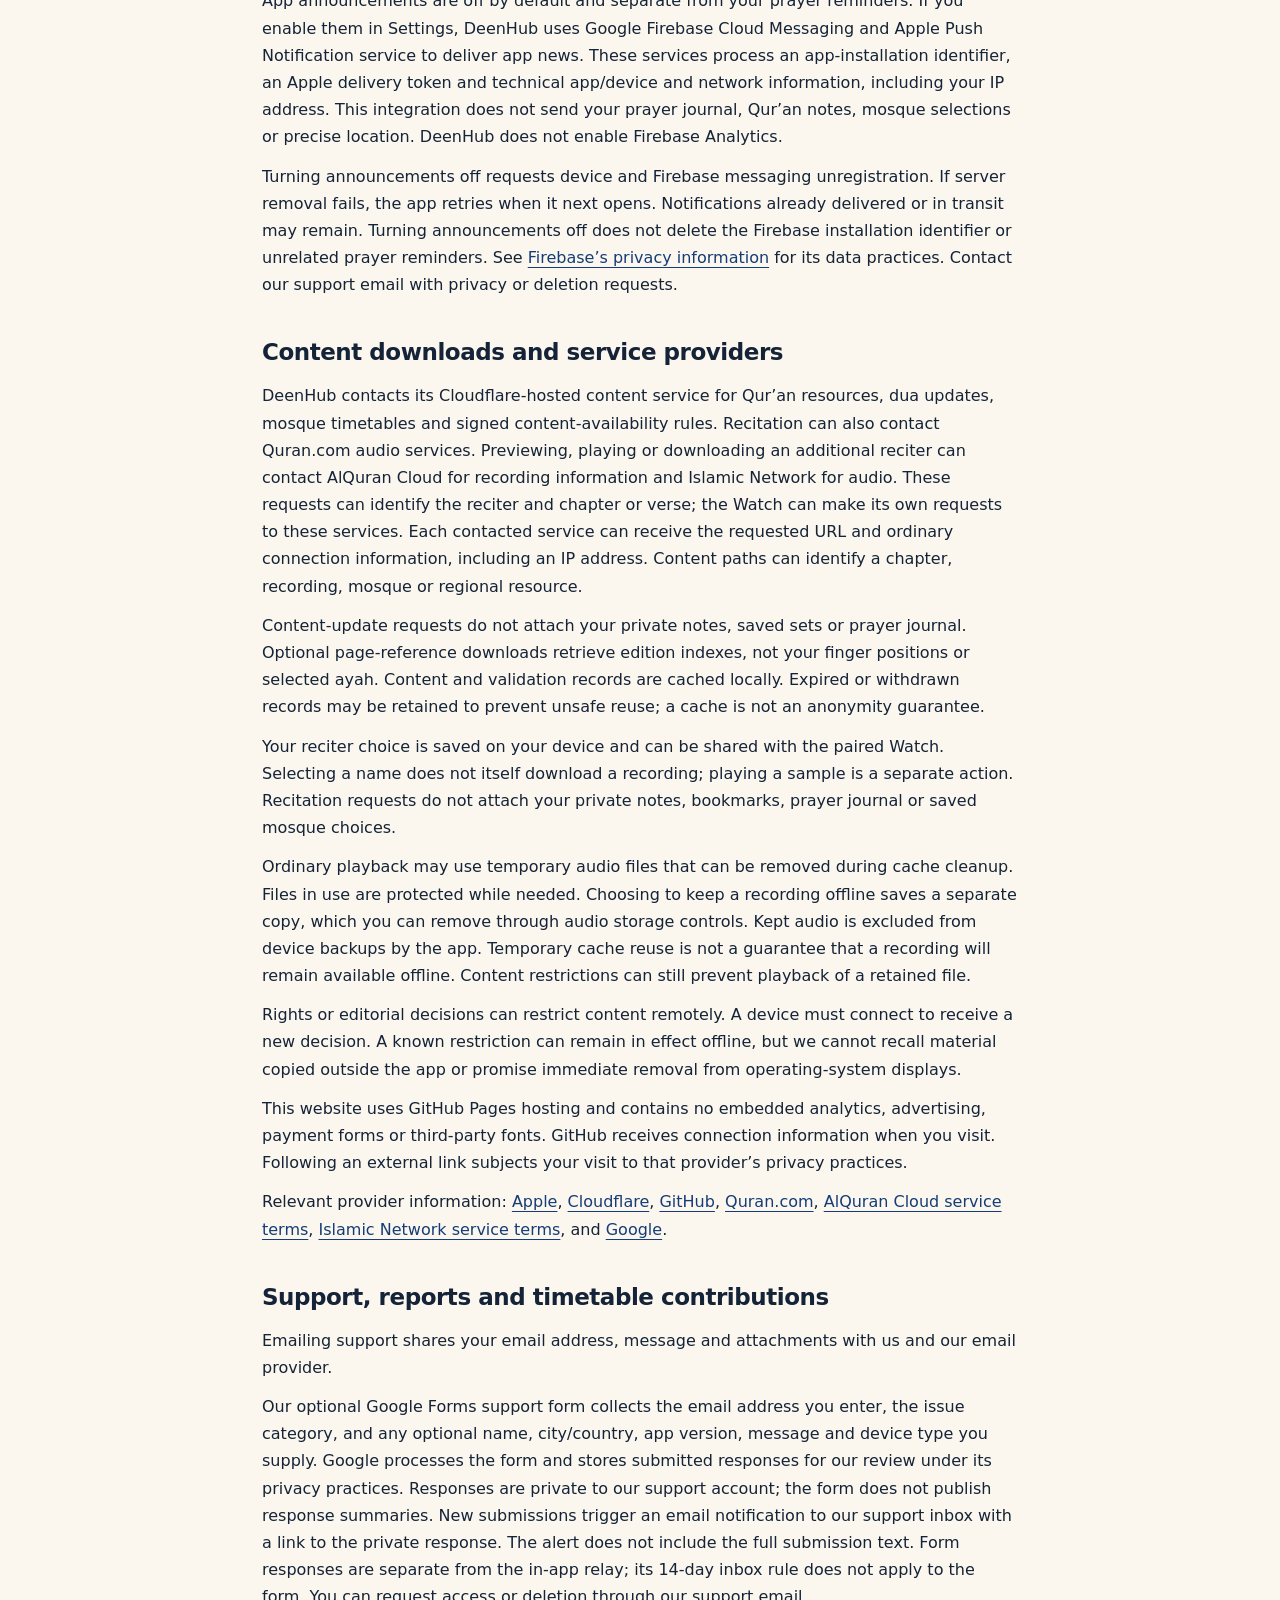
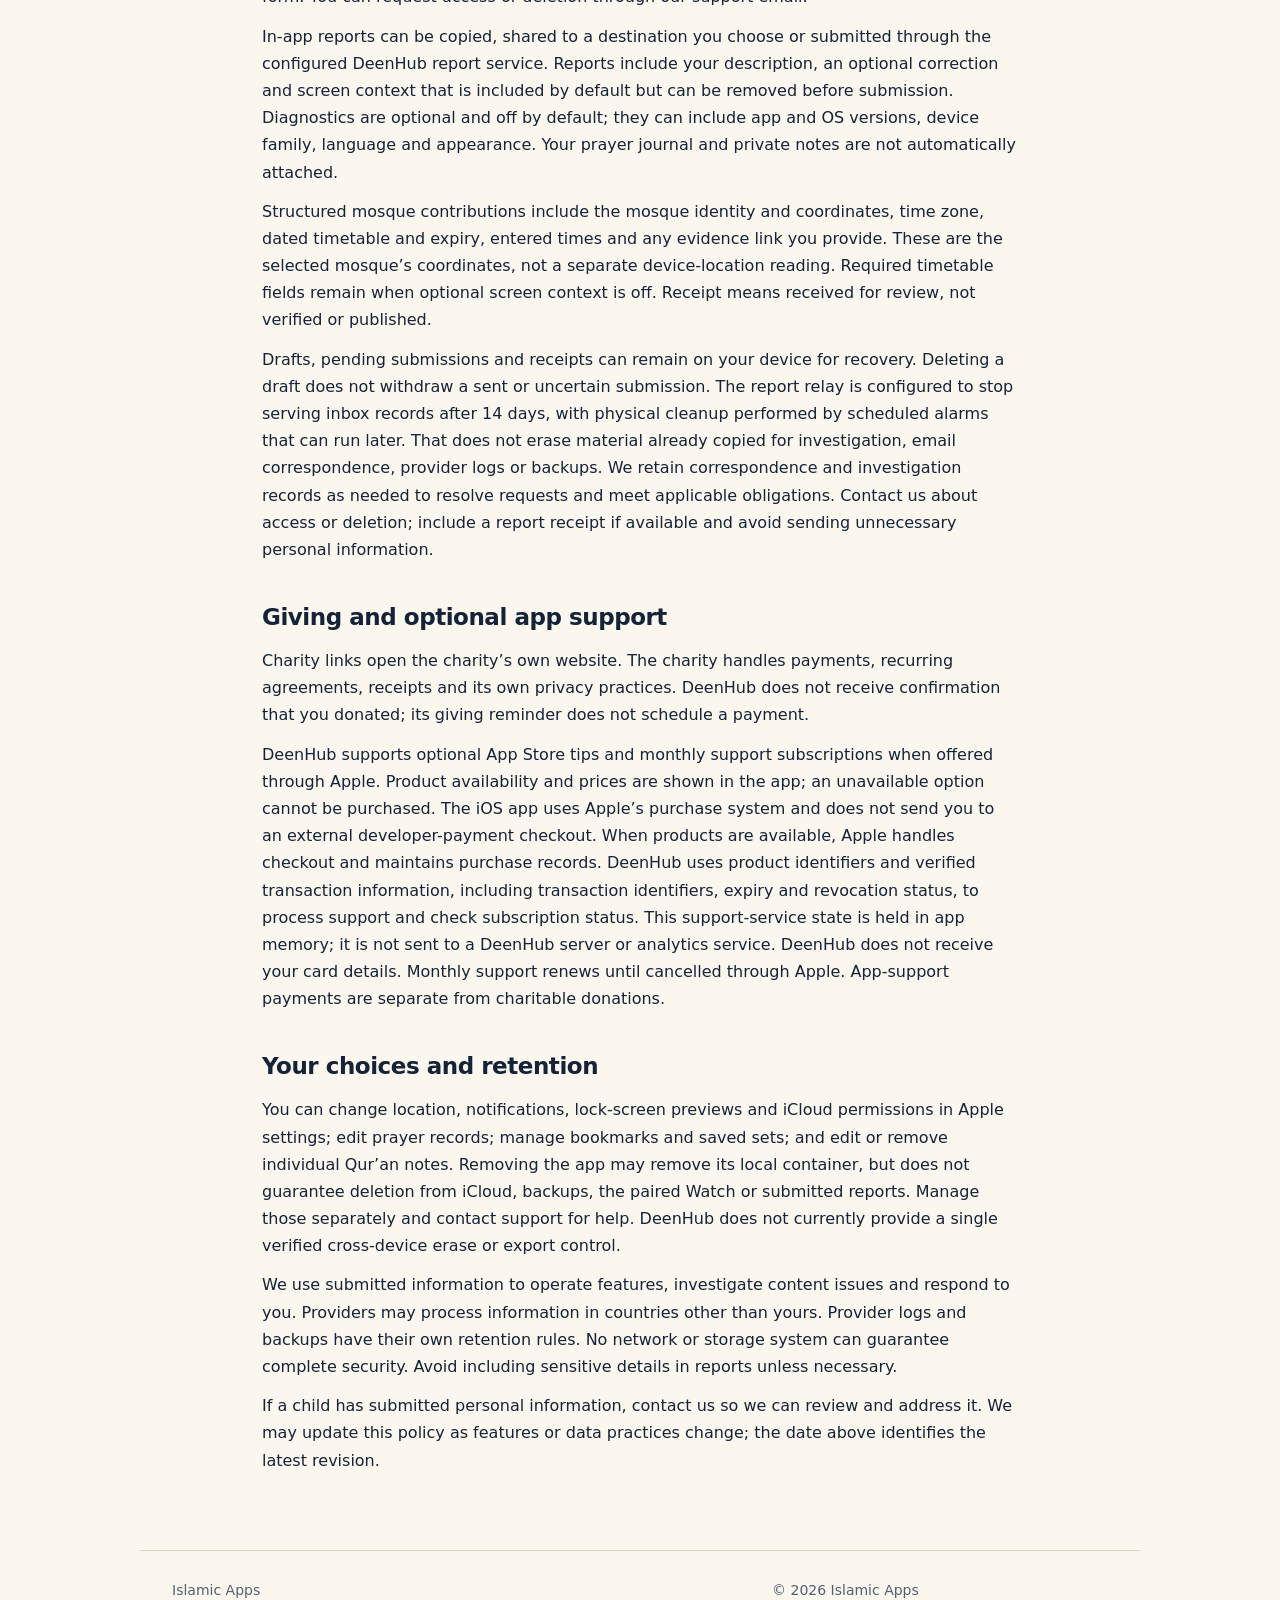
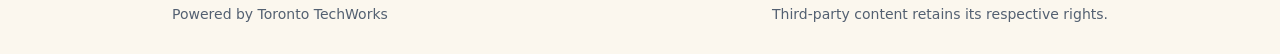
==== commit ec4e45d1: "Disclose optional app announcement delivery and opt-out" ====
--- a/privacy.html
+++ b/privacy.html
@@ -1,7 +1,8 @@
-<!doctype html><html lang="en"><head><meta charset="utf-8"><meta name="viewport" content="width=device-width,initial-scale=1"><meta name="description" content="Your information, explained — Islamic Apps, powered by Toronto TechWorks"><title>Privacy policy · Islamic Apps</title><link rel="stylesheet" href="style.css"></head><body><a class="skip" href="#main">Skip to content</a><header><a class="brand" href="index.html">DeenHub</a><nav aria-label="Main navigation"><a href="support.html">Support</a><a href="privacy.html" aria-current="page">Privacy</a><a href="support-deenhub.html">Support the app</a><a href="terms.html">Terms</a><a href="copyright.html">Content rights</a></nav></header><main id="main"><div class="eyebrow">Islamic Apps · Toronto TechWorks</div><h1>Privacy policy</h1><p class="lead">This policy describes DeenHub for iPhone and Apple Watch, operated by Islamic Apps, powered by Toronto TechWorks.</p><p>Last updated: 24 October 2026. Questions and requests: <a href="mailto:islamicappsdeveloper@gmail.com">islamicappsdeveloper@gmail.com</a>.</p>
+<!doctype html><html lang="en"><head><meta charset="utf-8"><meta name="viewport" content="width=device-width,initial-scale=1"><meta name="description" content="Your information, explained — Islamic Apps, powered by Toronto TechWorks"><title>Privacy policy · Islamic Apps</title><link rel="stylesheet" href="style.css"></head><body><a class="skip" href="#main">Skip to content</a><header><a class="brand" href="index.html">DeenHub</a><nav aria-label="Main navigation"><a href="support.html">Support</a><a href="privacy.html" aria-current="page">Privacy</a><a href="support-deenhub.html">Support the app</a><a href="terms.html">Terms</a><a href="copyright.html">Content rights</a></nav></header><main id="main"><div class="eyebrow">Islamic Apps · Toronto TechWorks</div><h1>Privacy policy</h1><p class="lead">This policy describes DeenHub for iPhone and Apple Watch, operated by Islamic Apps, powered by Toronto TechWorks.</p><p>Last updated: 25 October 2026. Questions and requests: <a href="mailto:islamicappsdeveloper@gmail.com">islamicappsdeveloper@gmail.com</a>.</p>
 <nav class="contents" aria-label="On this page"><a href="#local">Saved information</a><a href="#location">Location</a><a href="#services">Online services</a><a href="#reports">Reports</a><a href="#controls">Your choices</a></nav>
 <section id="local"><h2>Information saved for you</h2><p>DeenHub saves prayer records, the selected city and calculation settings, reminder preferences, reading position, Qur’an notes and bookmarks, and dua favourites and saved sets. Prayer records may include a date and your Home or Masjid choice. Reading and prayer information can reveal religious practices.</p><p>Reading options and Al-Kahf coverage and completion are saved locally. Eligible Arabic reading exposure can contribute to saved ayah coverage even with reminders off. Opening a chapter or listening alone does not mark it complete. Text geometry and finger-exploration state are transient; this feature does not save a finger-movement history. Coverage is not a measure of understanding.</p><p>The prayer journal uses Apple’s iCloud/CloudKit when available and configured. Device backups may also contain app data. The Watch exchanges content, the selected Qur’an reciter, prayer snapshots, queued logging commands and reminder settings with the paired phone. Watch reading notes and favourites are separate from phone notes.</p></section>
 <section id="location"><h2>Location, cities and reminders</h2><p>With your permission, location and compass information support Qibla, nearby places and city suggestions. Apple’s location, geocoding and mapping services may process these requests. Optional background city suggestions need the corresponding iOS permission. DeenHub proposes a city change for you to confirm; it does not silently replace your prayer city.</p><p>The app can retain observed coordinates, accuracy and time, resolved city and time zone, pending suggestions and previously kept destinations. Turning suggestions off stops monitoring and clears the pending suggestion, but does not erase all saved location or destination records. Local freshness limits are not deletion deadlines.</p><p>Some mosque search routes send the search-area coordinates to DeenHub’s service; city queries send a city and time zone, and timetable requests can identify a mosque. Other catalogue downloads filter on the device. Do not assume that all location-related requests stay on your device.</p><p>Reminders use Apple’s notification services. Notifications can show a prayer, city, Al-Kahf or giving reminder on your lock screen according to your settings. The Al-Kahf request identifies the Friday cycle but does not attach your coverage, notes or journal. Turning reminders off does not automatically erase saved reading progress or completion.</p></section>
+<section id="announcements"><h2>Optional app announcements</h2><p>App announcements are off by default and separate from your prayer reminders. If you enable them in Settings, DeenHub uses Google Firebase Cloud Messaging and Apple Push Notification service to deliver app news. These services process an app-installation identifier, an Apple delivery token and technical app/device and network information, including your IP address. This integration does not send your prayer journal, Qur’an notes, mosque selections or precise location. DeenHub does not enable Firebase Analytics.</p><p>Turning announcements off requests device and Firebase messaging unregistration. If server removal fails, the app retries when it next opens. Notifications already delivered or in transit may remain. Turning announcements off does not delete the Firebase installation identifier or unrelated prayer reminders. See <a href="https://firebase.google.com/support/privacy/">Firebase’s privacy information</a> for its data practices. Contact our support email with privacy or deletion requests.</p></section>
 <section id="services"><h2>Content downloads and service providers</h2><p>DeenHub contacts its Cloudflare-hosted content service for Qur’an resources, dua updates, mosque timetables and signed content-availability rules. Recitation can also contact Quran.com audio services. Previewing, playing or downloading an additional reciter can contact AlQuran Cloud for recording information and Islamic Network for audio. These requests can identify the reciter and chapter or verse; the Watch can make its own requests to these services. Each contacted service can receive the requested URL and ordinary connection information, including an IP address. Content paths can identify a chapter, recording, mosque or regional resource.</p><p>Content-update requests do not attach your private notes, saved sets or prayer journal. Optional page-reference downloads retrieve edition indexes, not your finger positions or selected ayah. Content and validation records are cached locally. Expired or withdrawn records may be retained to prevent unsafe reuse; a cache is not an anonymity guarantee.</p><p>Your reciter choice is saved on your device and can be shared with the paired Watch. Selecting a name does not itself download a recording; playing a sample is a separate action. Recitation requests do not attach your private notes, bookmarks, prayer journal or saved mosque choices.</p><p>Ordinary playback may use temporary audio files that can be removed during cache cleanup. Files in use are protected while needed. Choosing to keep a recording offline saves a separate copy, which you can remove through audio storage controls. Kept audio is excluded from device backups by the app. Temporary cache reuse is not a guarantee that a recording will remain available offline. Content restrictions can still prevent playback of a retained file.</p><p>Rights or editorial decisions can restrict content remotely. A device must connect to receive a new decision. A known restriction can remain in effect offline, but we cannot recall material copied outside the app or promise immediate removal from operating-system displays.</p><p>This website uses GitHub Pages hosting and contains no embedded analytics, advertising, payment forms or third-party fonts. GitHub receives connection information when you visit. Following an external link subjects your visit to that provider’s privacy practices.</p><p>Relevant provider information: <a href="https://www.apple.com/legal/privacy/">Apple</a>, <a href="https://www.cloudflare.com/privacypolicy/">Cloudflare</a>, <a href="https://docs.github.com/en/site-policy/privacy-policies/github-general-privacy-statement">GitHub</a>, <a href="https://quran.com/privacy">Quran.com</a>, <a href="https://alquran.cloud/terms-and-conditions">AlQuran Cloud service terms</a>, <a href="https://islamic.network/terms-and-conditions.html">Islamic Network service terms</a>, and <a href="https://policies.google.com/privacy">Google</a>.</p></section>
 <section id="reports"><h2>Support, reports and timetable contributions</h2><p>Emailing support shares your email address, message and attachments with us and our email provider.</p><p>Our optional Google Forms support form collects the email address you enter, the issue category, and any optional name, city/country, app version, message and device type you supply. Google processes the form and stores submitted responses for our review under its privacy practices. Responses are private to our support account; the form does not publish response summaries. New submissions trigger an email notification to our support inbox with a link to the private response. The alert does not include the full submission text. Form responses are separate from the in-app relay; its 14-day inbox rule does not apply to the form. You can request access or deletion through our support email.</p><p>In-app reports can be copied, shared to a destination you choose or submitted through the configured DeenHub report service. Reports include your description, an optional correction and screen context that is included by default but can be removed before submission. Diagnostics are optional and off by default; they can include app and OS versions, device family, language and appearance. Your prayer journal and private notes are not automatically attached.</p><p>Structured mosque contributions include the mosque identity and coordinates, time zone, dated timetable and expiry, entered times and any evidence link you provide. These are the selected mosque’s coordinates, not a separate device-location reading. Required timetable fields remain when optional screen context is off. Receipt means received for review, not verified or published.</p><p>Drafts, pending submissions and receipts can remain on your device for recovery. Deleting a draft does not withdraw a sent or uncertain submission. The report relay is configured to stop serving inbox records after 14 days, with physical cleanup performed by scheduled alarms that can run later. That does not erase material already copied for investigation, email correspondence, provider logs or backups. We retain correspondence and investigation records as needed to resolve requests and meet applicable obligations. Contact us about access or deletion; include a report receipt if available and avoid sending unnecessary personal information.</p></section>
 <section><h2>Giving and optional app support</h2><p>Charity links open the charity’s own website. The charity handles payments, recurring agreements, receipts and its own privacy practices. DeenHub does not receive confirmation that you donated; its giving reminder does not schedule a payment.</p><p>DeenHub supports optional App Store tips and monthly support subscriptions when offered through Apple. Product availability and prices are shown in the app; an unavailable option cannot be purchased. The iOS app uses Apple’s purchase system and does not send you to an external developer-payment checkout. When products are available, Apple handles checkout and maintains purchase records. DeenHub uses product identifiers and verified transaction information, including transaction identifiers, expiry and revocation status, to process support and check subscription status. This support-service state is held in app memory; it is not sent to a DeenHub server or analytics service. DeenHub does not receive your card details. Monthly support renews until cancelled through Apple. App-support payments are separate from charitable donations.</p></section>
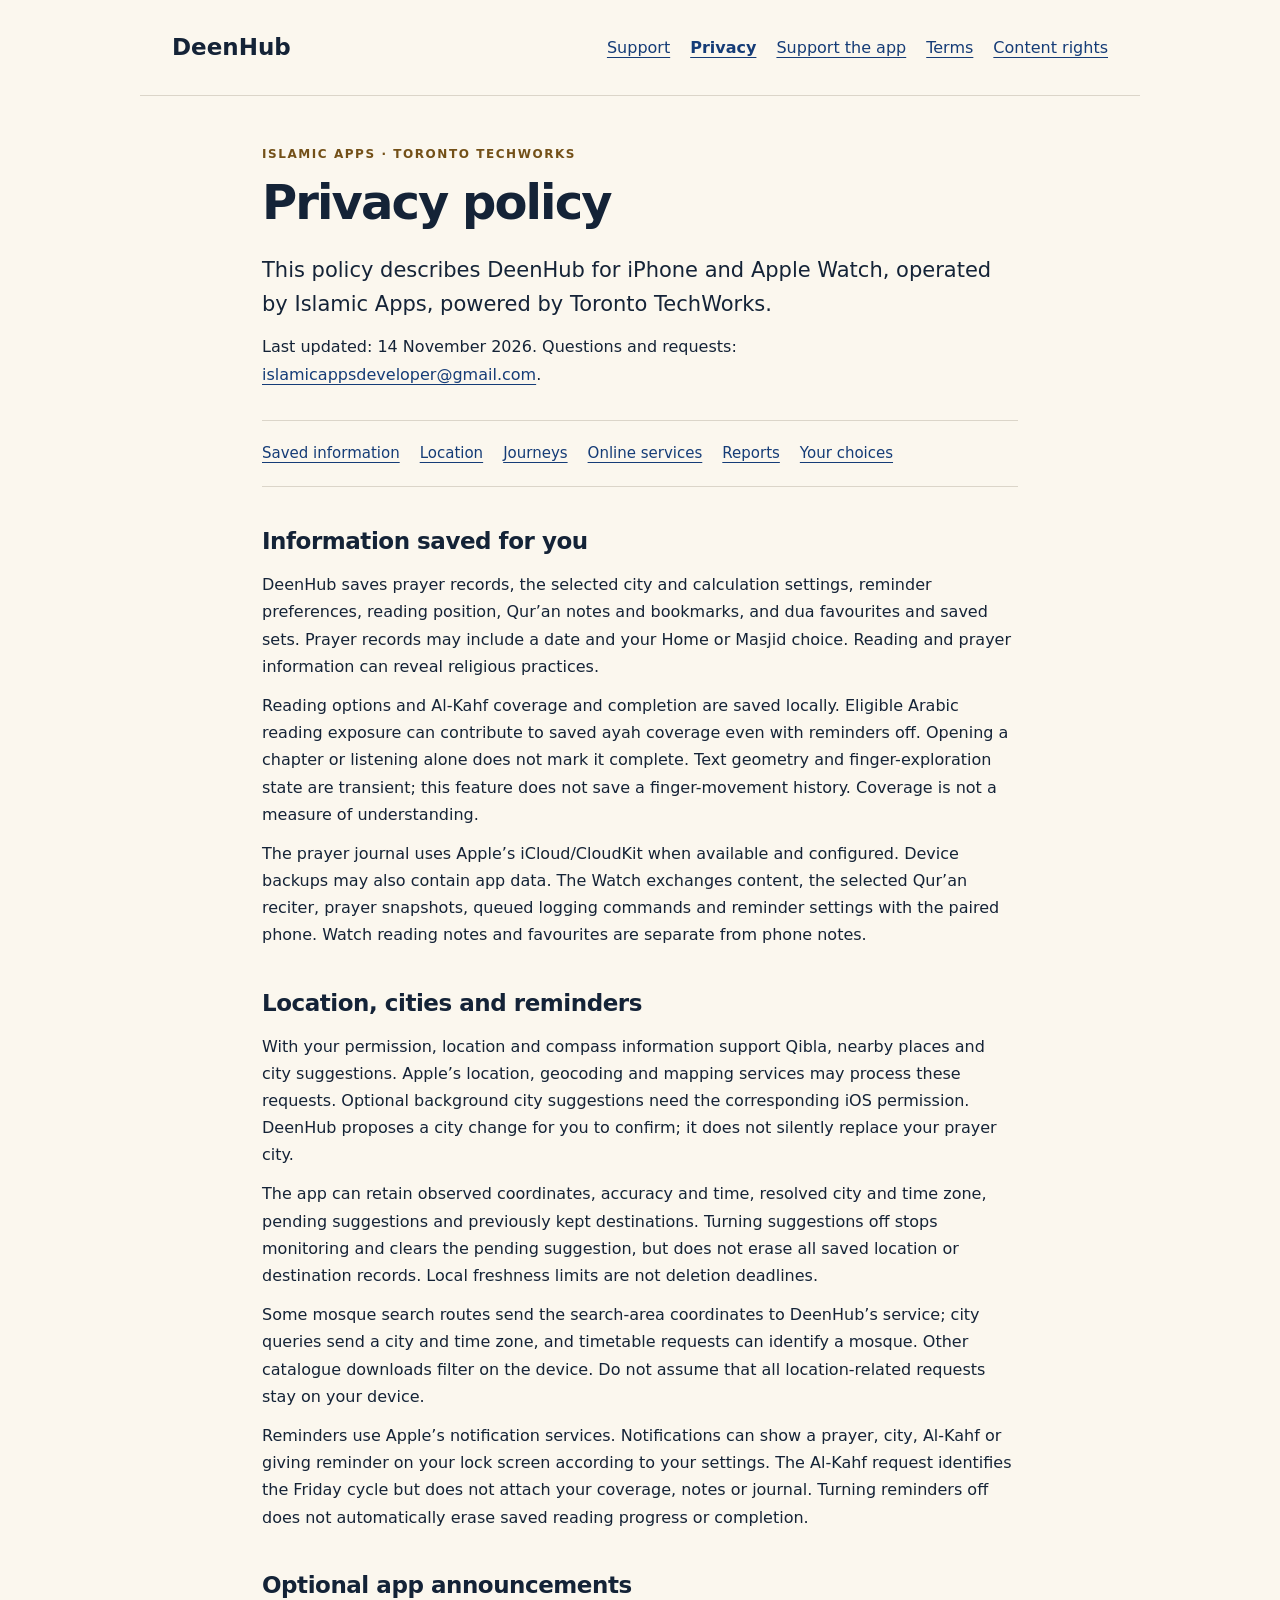
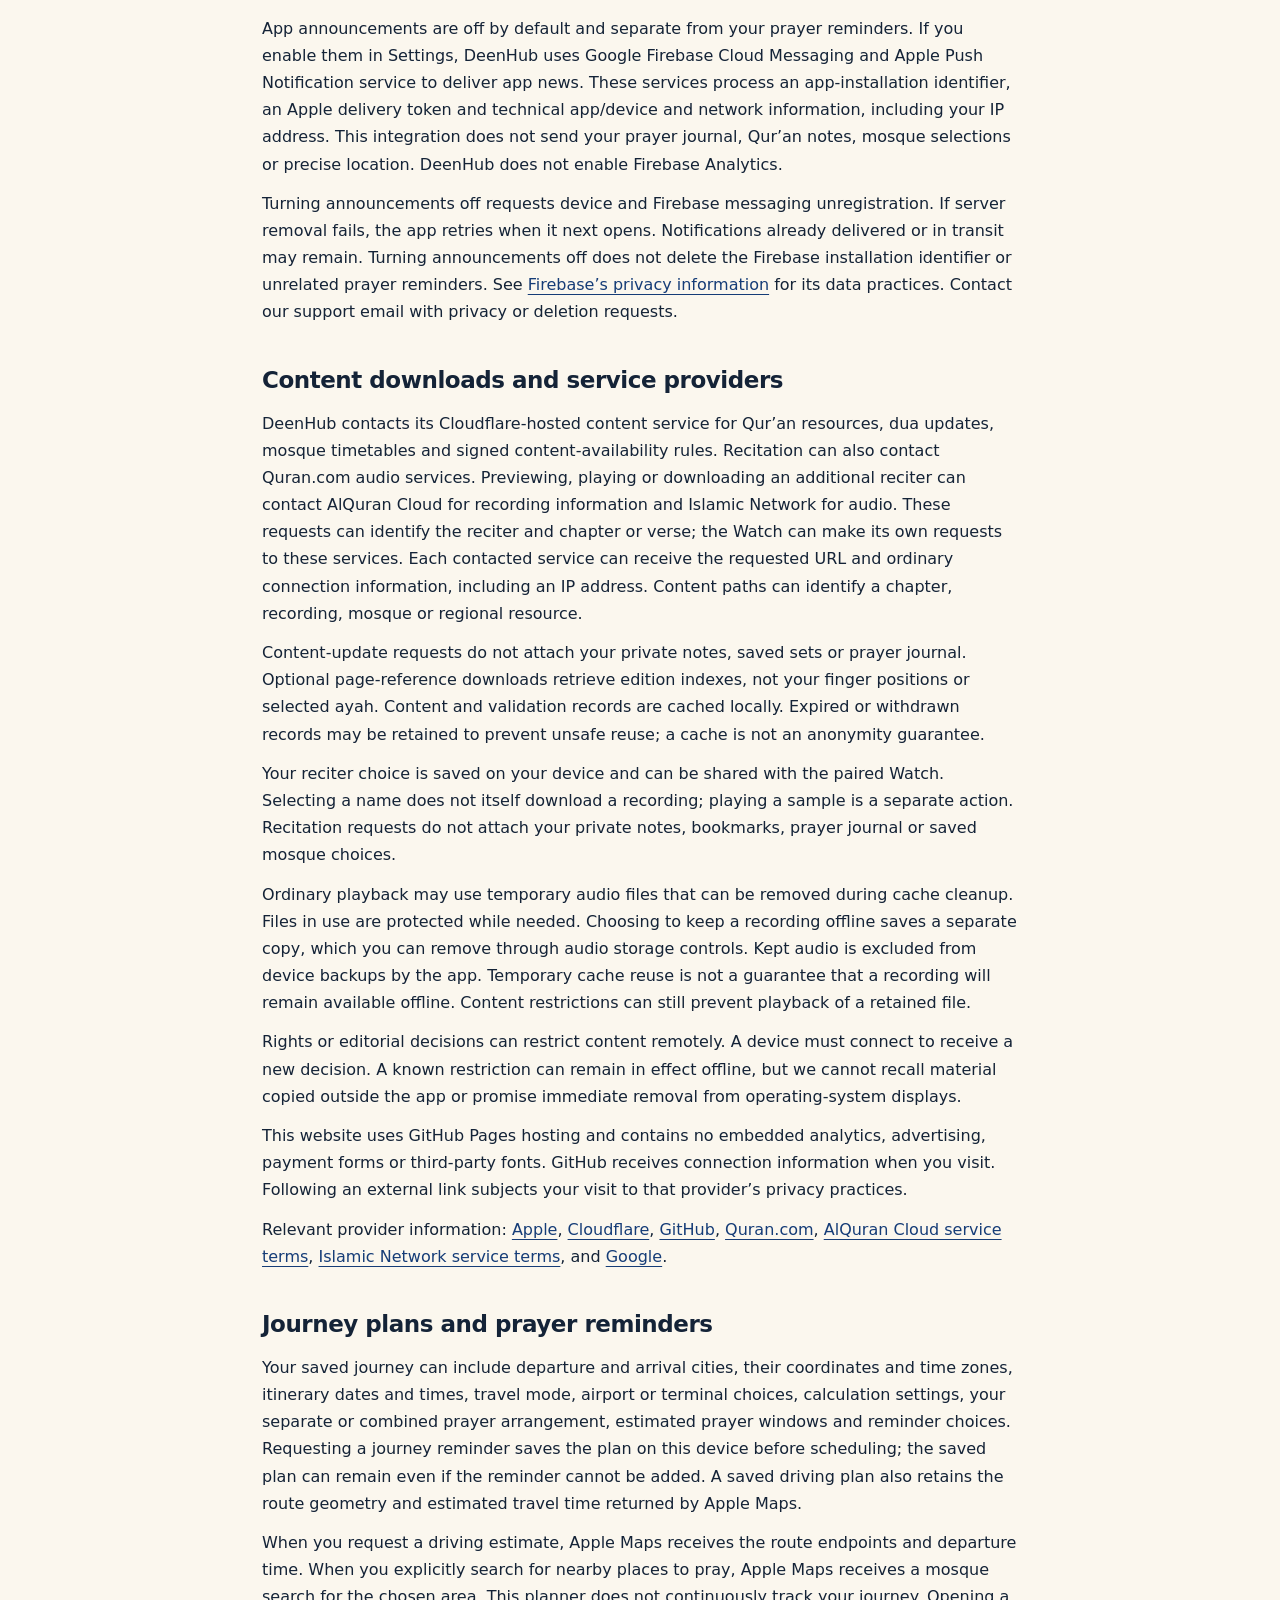
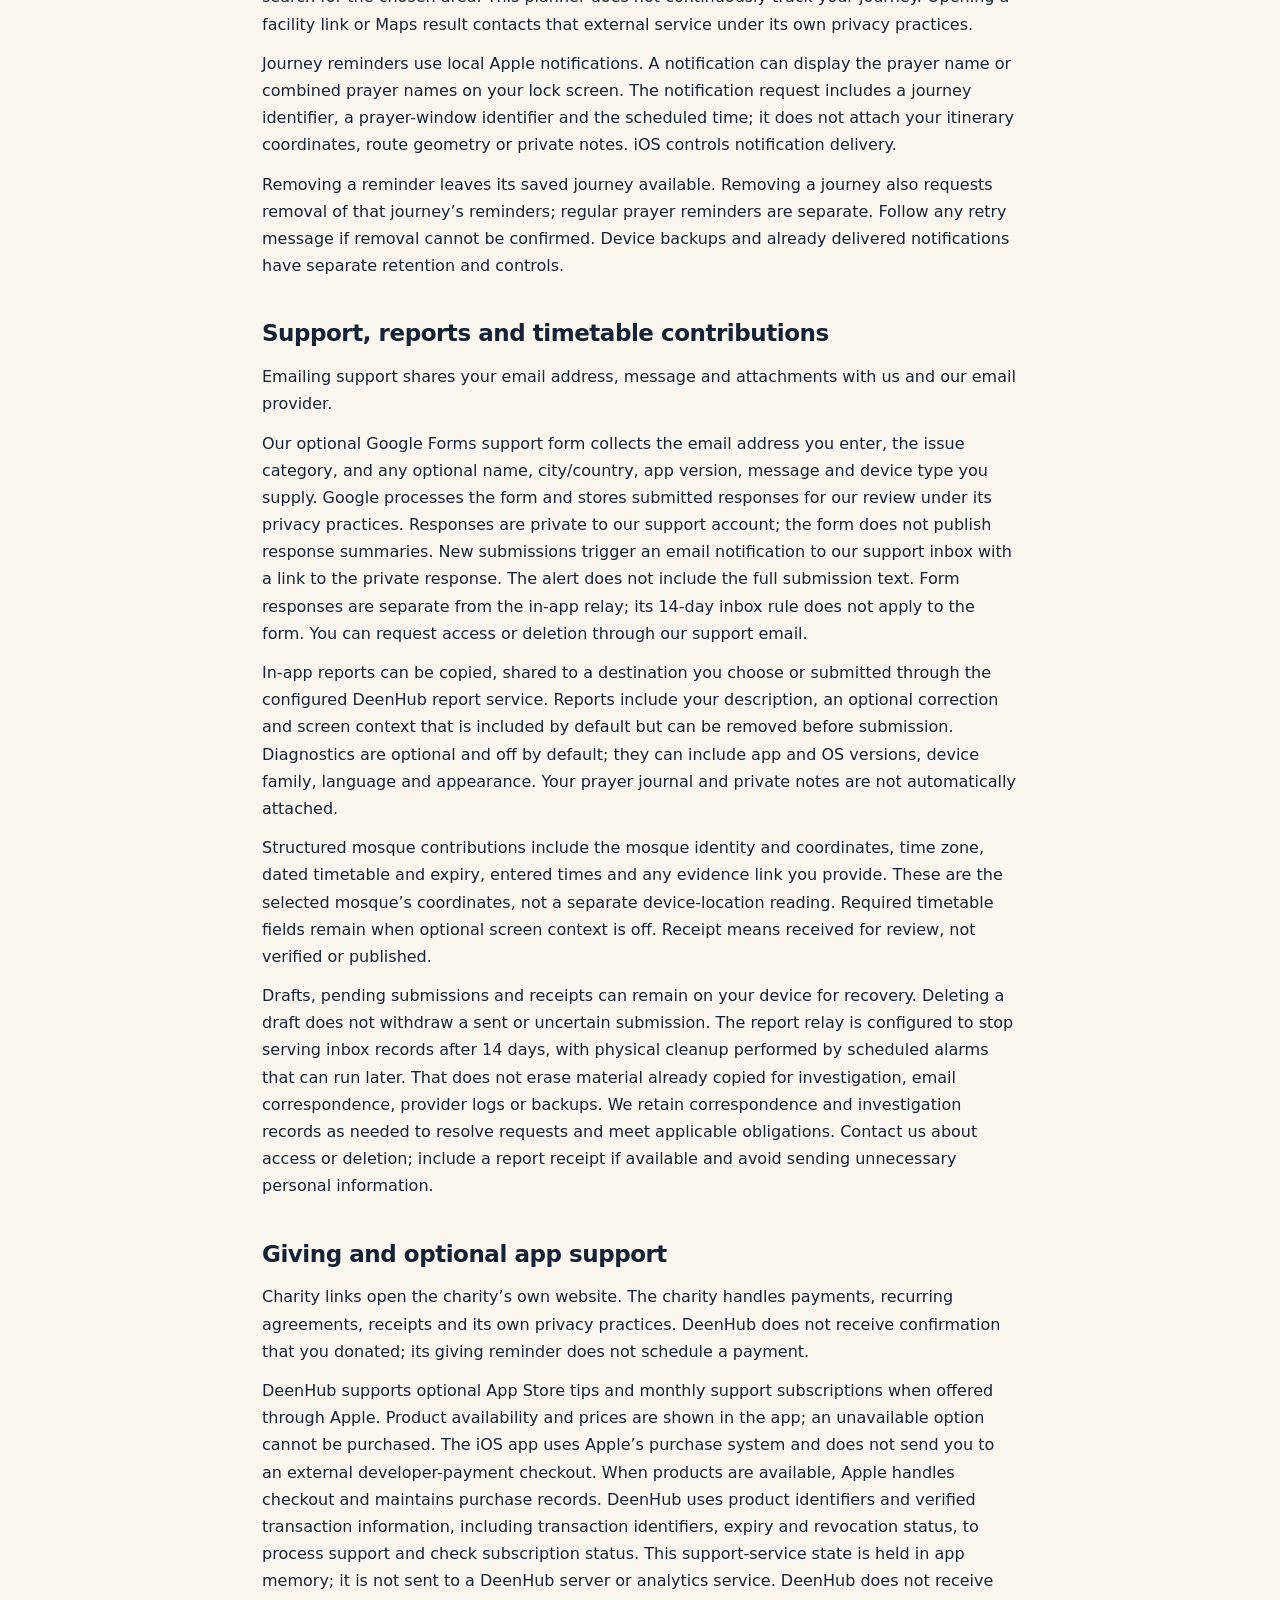
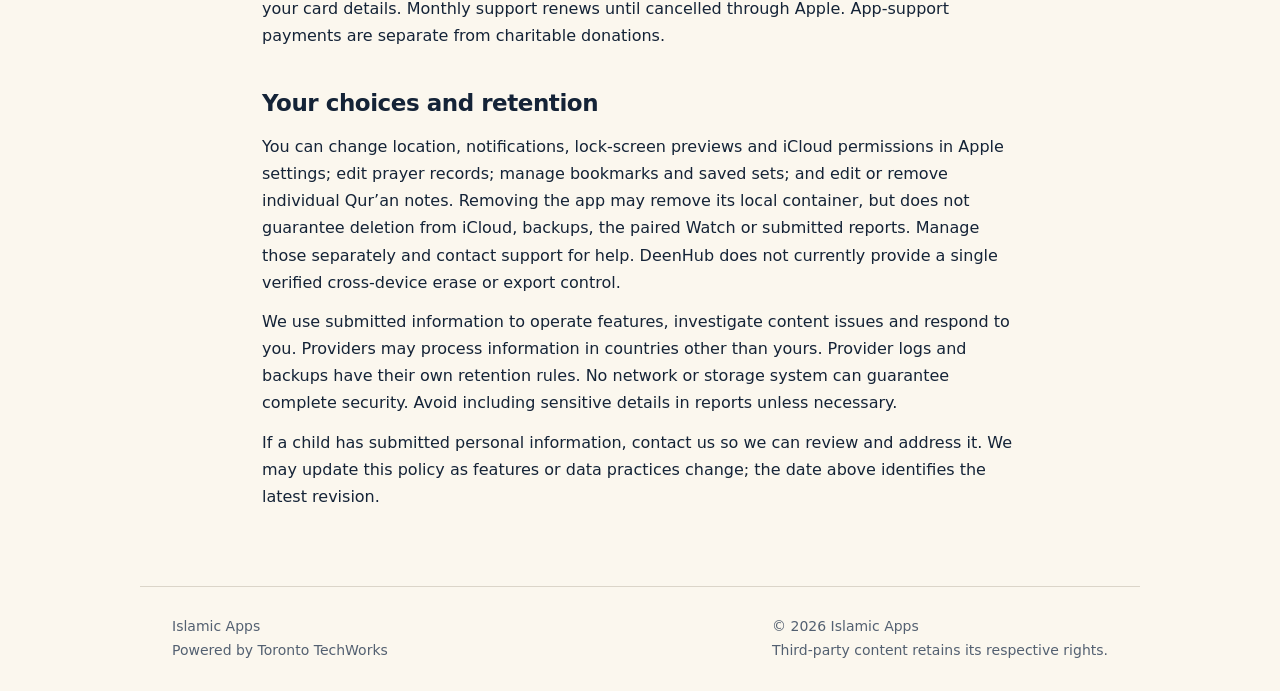
==== commit ef6d6574: "Document journey plan storage, route requests and reminder retention" ====
--- a/privacy.html
+++ b/privacy.html
@@ -1,9 +1,10 @@
-<!doctype html><html lang="en"><head><meta charset="utf-8"><meta name="viewport" content="width=device-width,initial-scale=1"><meta name="description" content="Your information, explained — Islamic Apps, powered by Toronto TechWorks"><title>Privacy policy · Islamic Apps</title><link rel="stylesheet" href="style.css"></head><body><a class="skip" href="#main">Skip to content</a><header><a class="brand" href="index.html">DeenHub</a><nav aria-label="Main navigation"><a href="support.html">Support</a><a href="privacy.html" aria-current="page">Privacy</a><a href="support-deenhub.html">Support the app</a><a href="terms.html">Terms</a><a href="copyright.html">Content rights</a></nav></header><main id="main"><div class="eyebrow">Islamic Apps · Toronto TechWorks</div><h1>Privacy policy</h1><p class="lead">This policy describes DeenHub for iPhone and Apple Watch, operated by Islamic Apps, powered by Toronto TechWorks.</p><p>Last updated: 25 October 2026. Questions and requests: <a href="mailto:islamicappsdeveloper@gmail.com">islamicappsdeveloper@gmail.com</a>.</p>
-<nav class="contents" aria-label="On this page"><a href="#local">Saved information</a><a href="#location">Location</a><a href="#services">Online services</a><a href="#reports">Reports</a><a href="#controls">Your choices</a></nav>
+<!doctype html><html lang="en"><head><meta charset="utf-8"><meta name="viewport" content="width=device-width,initial-scale=1"><meta name="description" content="Your information, explained — Islamic Apps, powered by Toronto TechWorks"><title>Privacy policy · Islamic Apps</title><link rel="stylesheet" href="style.css"></head><body><a class="skip" href="#main">Skip to content</a><header><a class="brand" href="index.html">DeenHub</a><nav aria-label="Main navigation"><a href="support.html">Support</a><a href="privacy.html" aria-current="page">Privacy</a><a href="support-deenhub.html">Support the app</a><a href="terms.html">Terms</a><a href="copyright.html">Content rights</a></nav></header><main id="main"><div class="eyebrow">Islamic Apps · Toronto TechWorks</div><h1>Privacy policy</h1><p class="lead">This policy describes DeenHub for iPhone and Apple Watch, operated by Islamic Apps, powered by Toronto TechWorks.</p><p>Last updated: 14 November 2026. Questions and requests: <a href="mailto:islamicappsdeveloper@gmail.com">islamicappsdeveloper@gmail.com</a>.</p>
+<nav class="contents" aria-label="On this page"><a href="#local">Saved information</a><a href="#location">Location</a><a href="#journeys">Journeys</a><a href="#services">Online services</a><a href="#reports">Reports</a><a href="#controls">Your choices</a></nav>
 <section id="local"><h2>Information saved for you</h2><p>DeenHub saves prayer records, the selected city and calculation settings, reminder preferences, reading position, Qur’an notes and bookmarks, and dua favourites and saved sets. Prayer records may include a date and your Home or Masjid choice. Reading and prayer information can reveal religious practices.</p><p>Reading options and Al-Kahf coverage and completion are saved locally. Eligible Arabic reading exposure can contribute to saved ayah coverage even with reminders off. Opening a chapter or listening alone does not mark it complete. Text geometry and finger-exploration state are transient; this feature does not save a finger-movement history. Coverage is not a measure of understanding.</p><p>The prayer journal uses Apple’s iCloud/CloudKit when available and configured. Device backups may also contain app data. The Watch exchanges content, the selected Qur’an reciter, prayer snapshots, queued logging commands and reminder settings with the paired phone. Watch reading notes and favourites are separate from phone notes.</p></section>
 <section id="location"><h2>Location, cities and reminders</h2><p>With your permission, location and compass information support Qibla, nearby places and city suggestions. Apple’s location, geocoding and mapping services may process these requests. Optional background city suggestions need the corresponding iOS permission. DeenHub proposes a city change for you to confirm; it does not silently replace your prayer city.</p><p>The app can retain observed coordinates, accuracy and time, resolved city and time zone, pending suggestions and previously kept destinations. Turning suggestions off stops monitoring and clears the pending suggestion, but does not erase all saved location or destination records. Local freshness limits are not deletion deadlines.</p><p>Some mosque search routes send the search-area coordinates to DeenHub’s service; city queries send a city and time zone, and timetable requests can identify a mosque. Other catalogue downloads filter on the device. Do not assume that all location-related requests stay on your device.</p><p>Reminders use Apple’s notification services. Notifications can show a prayer, city, Al-Kahf or giving reminder on your lock screen according to your settings. The Al-Kahf request identifies the Friday cycle but does not attach your coverage, notes or journal. Turning reminders off does not automatically erase saved reading progress or completion.</p></section>
 <section id="announcements"><h2>Optional app announcements</h2><p>App announcements are off by default and separate from your prayer reminders. If you enable them in Settings, DeenHub uses Google Firebase Cloud Messaging and Apple Push Notification service to deliver app news. These services process an app-installation identifier, an Apple delivery token and technical app/device and network information, including your IP address. This integration does not send your prayer journal, Qur’an notes, mosque selections or precise location. DeenHub does not enable Firebase Analytics.</p><p>Turning announcements off requests device and Firebase messaging unregistration. If server removal fails, the app retries when it next opens. Notifications already delivered or in transit may remain. Turning announcements off does not delete the Firebase installation identifier or unrelated prayer reminders. See <a href="https://firebase.google.com/support/privacy/">Firebase’s privacy information</a> for its data practices. Contact our support email with privacy or deletion requests.</p></section>
 <section id="services"><h2>Content downloads and service providers</h2><p>DeenHub contacts its Cloudflare-hosted content service for Qur’an resources, dua updates, mosque timetables and signed content-availability rules. Recitation can also contact Quran.com audio services. Previewing, playing or downloading an additional reciter can contact AlQuran Cloud for recording information and Islamic Network for audio. These requests can identify the reciter and chapter or verse; the Watch can make its own requests to these services. Each contacted service can receive the requested URL and ordinary connection information, including an IP address. Content paths can identify a chapter, recording, mosque or regional resource.</p><p>Content-update requests do not attach your private notes, saved sets or prayer journal. Optional page-reference downloads retrieve edition indexes, not your finger positions or selected ayah. Content and validation records are cached locally. Expired or withdrawn records may be retained to prevent unsafe reuse; a cache is not an anonymity guarantee.</p><p>Your reciter choice is saved on your device and can be shared with the paired Watch. Selecting a name does not itself download a recording; playing a sample is a separate action. Recitation requests do not attach your private notes, bookmarks, prayer journal or saved mosque choices.</p><p>Ordinary playback may use temporary audio files that can be removed during cache cleanup. Files in use are protected while needed. Choosing to keep a recording offline saves a separate copy, which you can remove through audio storage controls. Kept audio is excluded from device backups by the app. Temporary cache reuse is not a guarantee that a recording will remain available offline. Content restrictions can still prevent playback of a retained file.</p><p>Rights or editorial decisions can restrict content remotely. A device must connect to receive a new decision. A known restriction can remain in effect offline, but we cannot recall material copied outside the app or promise immediate removal from operating-system displays.</p><p>This website uses GitHub Pages hosting and contains no embedded analytics, advertising, payment forms or third-party fonts. GitHub receives connection information when you visit. Following an external link subjects your visit to that provider’s privacy practices.</p><p>Relevant provider information: <a href="https://www.apple.com/legal/privacy/">Apple</a>, <a href="https://www.cloudflare.com/privacypolicy/">Cloudflare</a>, <a href="https://docs.github.com/en/site-policy/privacy-policies/github-general-privacy-statement">GitHub</a>, <a href="https://quran.com/privacy">Quran.com</a>, <a href="https://alquran.cloud/terms-and-conditions">AlQuran Cloud service terms</a>, <a href="https://islamic.network/terms-and-conditions.html">Islamic Network service terms</a>, and <a href="https://policies.google.com/privacy">Google</a>.</p></section>
+<section id="journeys"><h2>Journey plans and prayer reminders</h2><p>Your saved journey can include departure and arrival cities, their coordinates and time zones, itinerary dates and times, travel mode, airport or terminal choices, calculation settings, your separate or combined prayer arrangement, estimated prayer windows and reminder choices. Requesting a journey reminder saves the plan on this device before scheduling; the saved plan can remain even if the reminder cannot be added. A saved driving plan also retains the route geometry and estimated travel time returned by Apple Maps.</p><p>When you request a driving estimate, Apple Maps receives the route endpoints and departure time. When you explicitly search for nearby places to pray, Apple Maps receives a mosque search for the chosen area. This planner does not continuously track your journey. Opening a facility link or Maps result contacts that external service under its own privacy practices.</p><p>Journey reminders use local Apple notifications. A notification can display the prayer name or combined prayer names on your lock screen. The notification request includes a journey identifier, a prayer-window identifier and the scheduled time; it does not attach your itinerary coordinates, route geometry or private notes. iOS controls notification delivery.</p><p>Removing a reminder leaves its saved journey available. Removing a journey also requests removal of that journey’s reminders; regular prayer reminders are separate. Follow any retry message if removal cannot be confirmed. Device backups and already delivered notifications have separate retention and controls.</p></section>
 <section id="reports"><h2>Support, reports and timetable contributions</h2><p>Emailing support shares your email address, message and attachments with us and our email provider.</p><p>Our optional Google Forms support form collects the email address you enter, the issue category, and any optional name, city/country, app version, message and device type you supply. Google processes the form and stores submitted responses for our review under its privacy practices. Responses are private to our support account; the form does not publish response summaries. New submissions trigger an email notification to our support inbox with a link to the private response. The alert does not include the full submission text. Form responses are separate from the in-app relay; its 14-day inbox rule does not apply to the form. You can request access or deletion through our support email.</p><p>In-app reports can be copied, shared to a destination you choose or submitted through the configured DeenHub report service. Reports include your description, an optional correction and screen context that is included by default but can be removed before submission. Diagnostics are optional and off by default; they can include app and OS versions, device family, language and appearance. Your prayer journal and private notes are not automatically attached.</p><p>Structured mosque contributions include the mosque identity and coordinates, time zone, dated timetable and expiry, entered times and any evidence link you provide. These are the selected mosque’s coordinates, not a separate device-location reading. Required timetable fields remain when optional screen context is off. Receipt means received for review, not verified or published.</p><p>Drafts, pending submissions and receipts can remain on your device for recovery. Deleting a draft does not withdraw a sent or uncertain submission. The report relay is configured to stop serving inbox records after 14 days, with physical cleanup performed by scheduled alarms that can run later. That does not erase material already copied for investigation, email correspondence, provider logs or backups. We retain correspondence and investigation records as needed to resolve requests and meet applicable obligations. Contact us about access or deletion; include a report receipt if available and avoid sending unnecessary personal information.</p></section>
 <section><h2>Giving and optional app support</h2><p>Charity links open the charity’s own website. The charity handles payments, recurring agreements, receipts and its own privacy practices. DeenHub does not receive confirmation that you donated; its giving reminder does not schedule a payment.</p><p>DeenHub supports optional App Store tips and monthly support subscriptions when offered through Apple. Product availability and prices are shown in the app; an unavailable option cannot be purchased. The iOS app uses Apple’s purchase system and does not send you to an external developer-payment checkout. When products are available, Apple handles checkout and maintains purchase records. DeenHub uses product identifiers and verified transaction information, including transaction identifiers, expiry and revocation status, to process support and check subscription status. This support-service state is held in app memory; it is not sent to a DeenHub server or analytics service. DeenHub does not receive your card details. Monthly support renews until cancelled through Apple. App-support payments are separate from charitable donations.</p></section>
 <section id="controls"><h2>Your choices and retention</h2><p>You can change location, notifications, lock-screen previews and iCloud permissions in Apple settings; edit prayer records; manage bookmarks and saved sets; and edit or remove individual Qur’an notes. Removing the app may remove its local container, but does not guarantee deletion from iCloud, backups, the paired Watch or submitted reports. Manage those separately and contact support for help. DeenHub does not currently provide a single verified cross-device erase or export control.</p><p>We use submitted information to operate features, investigate content issues and respond to you. Providers may process information in countries other than yours. Provider logs and backups have their own retention rules. No network or storage system can guarantee complete security. Avoid including sensitive details in reports unless necessary.</p><p>If a child has submitted personal information, contact us so we can review and address it. We may update this policy as features or data practices change; the date above identifies the latest revision.</p></section></main><footer><p>Islamic Apps<br>Powered by Toronto TechWorks</p><p>© 2026 Islamic Apps<br>Third-party content retains its respective rights.</p></footer></body></html>
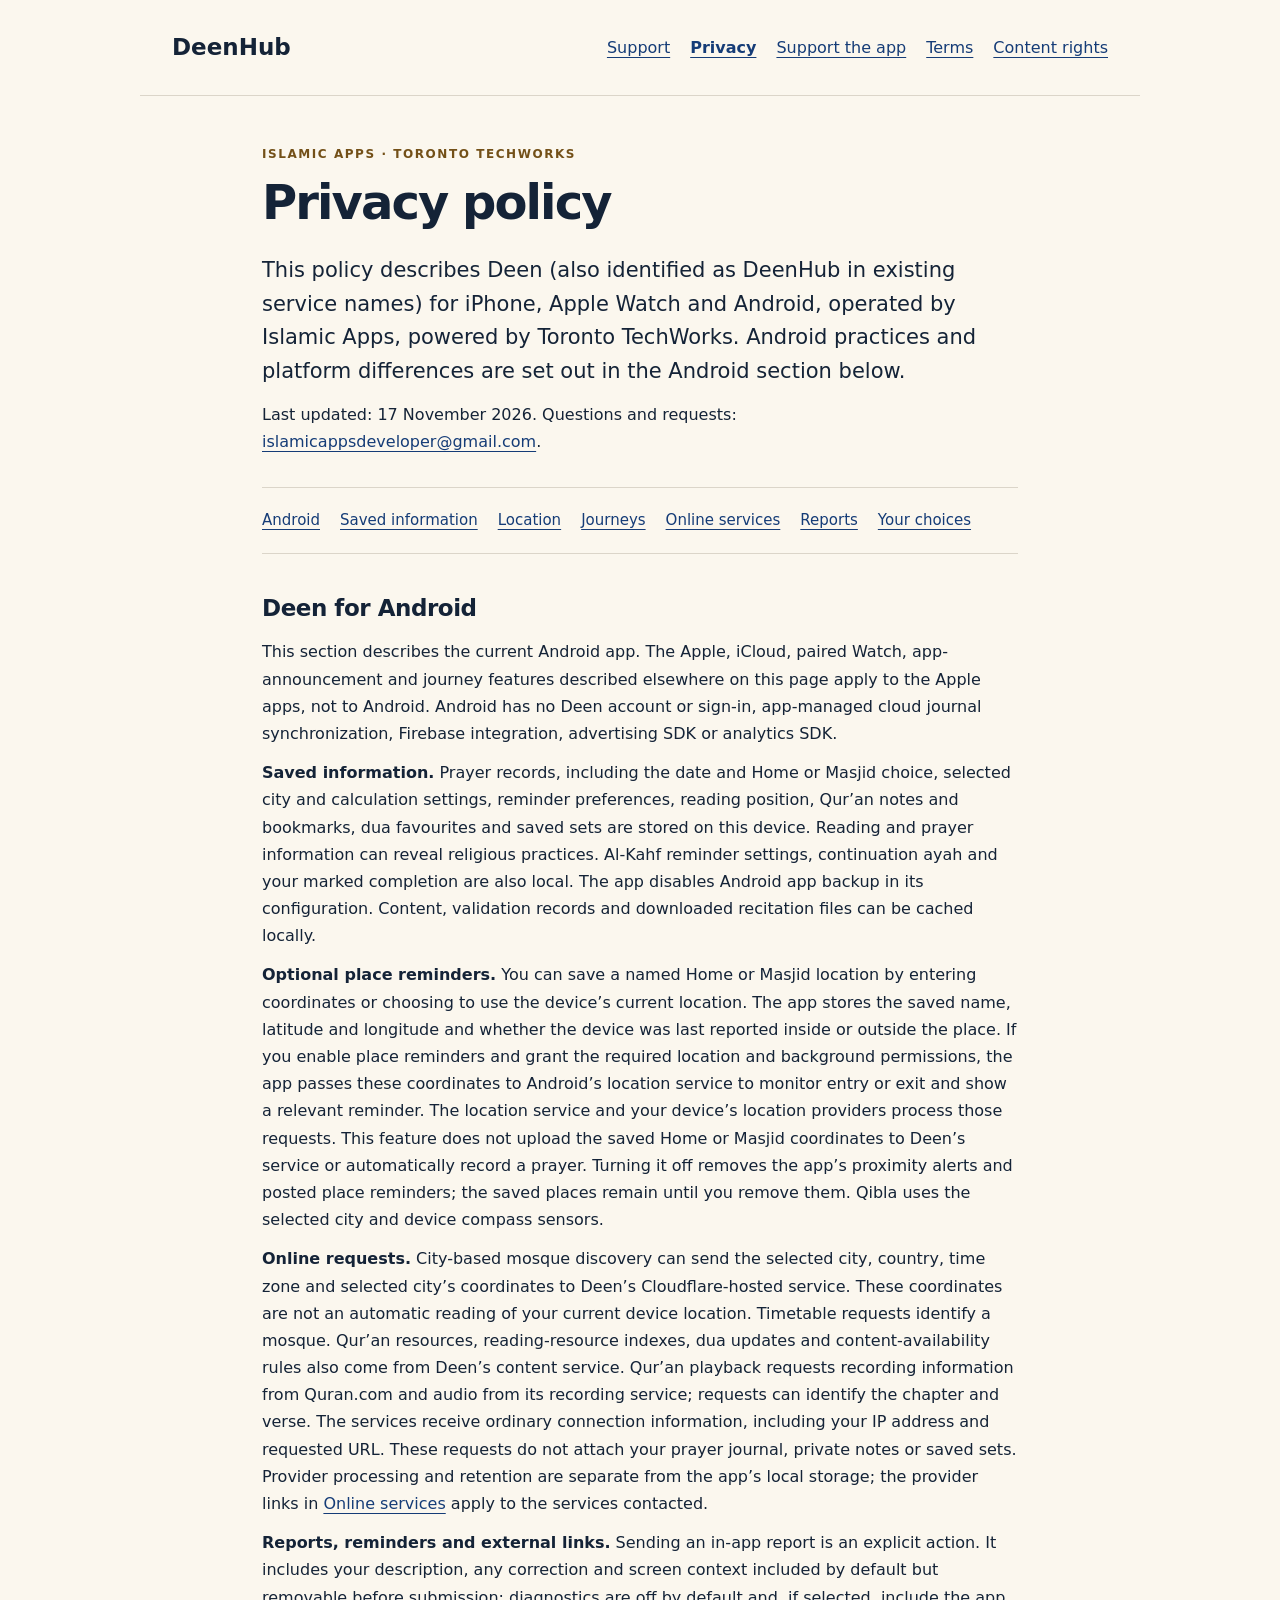
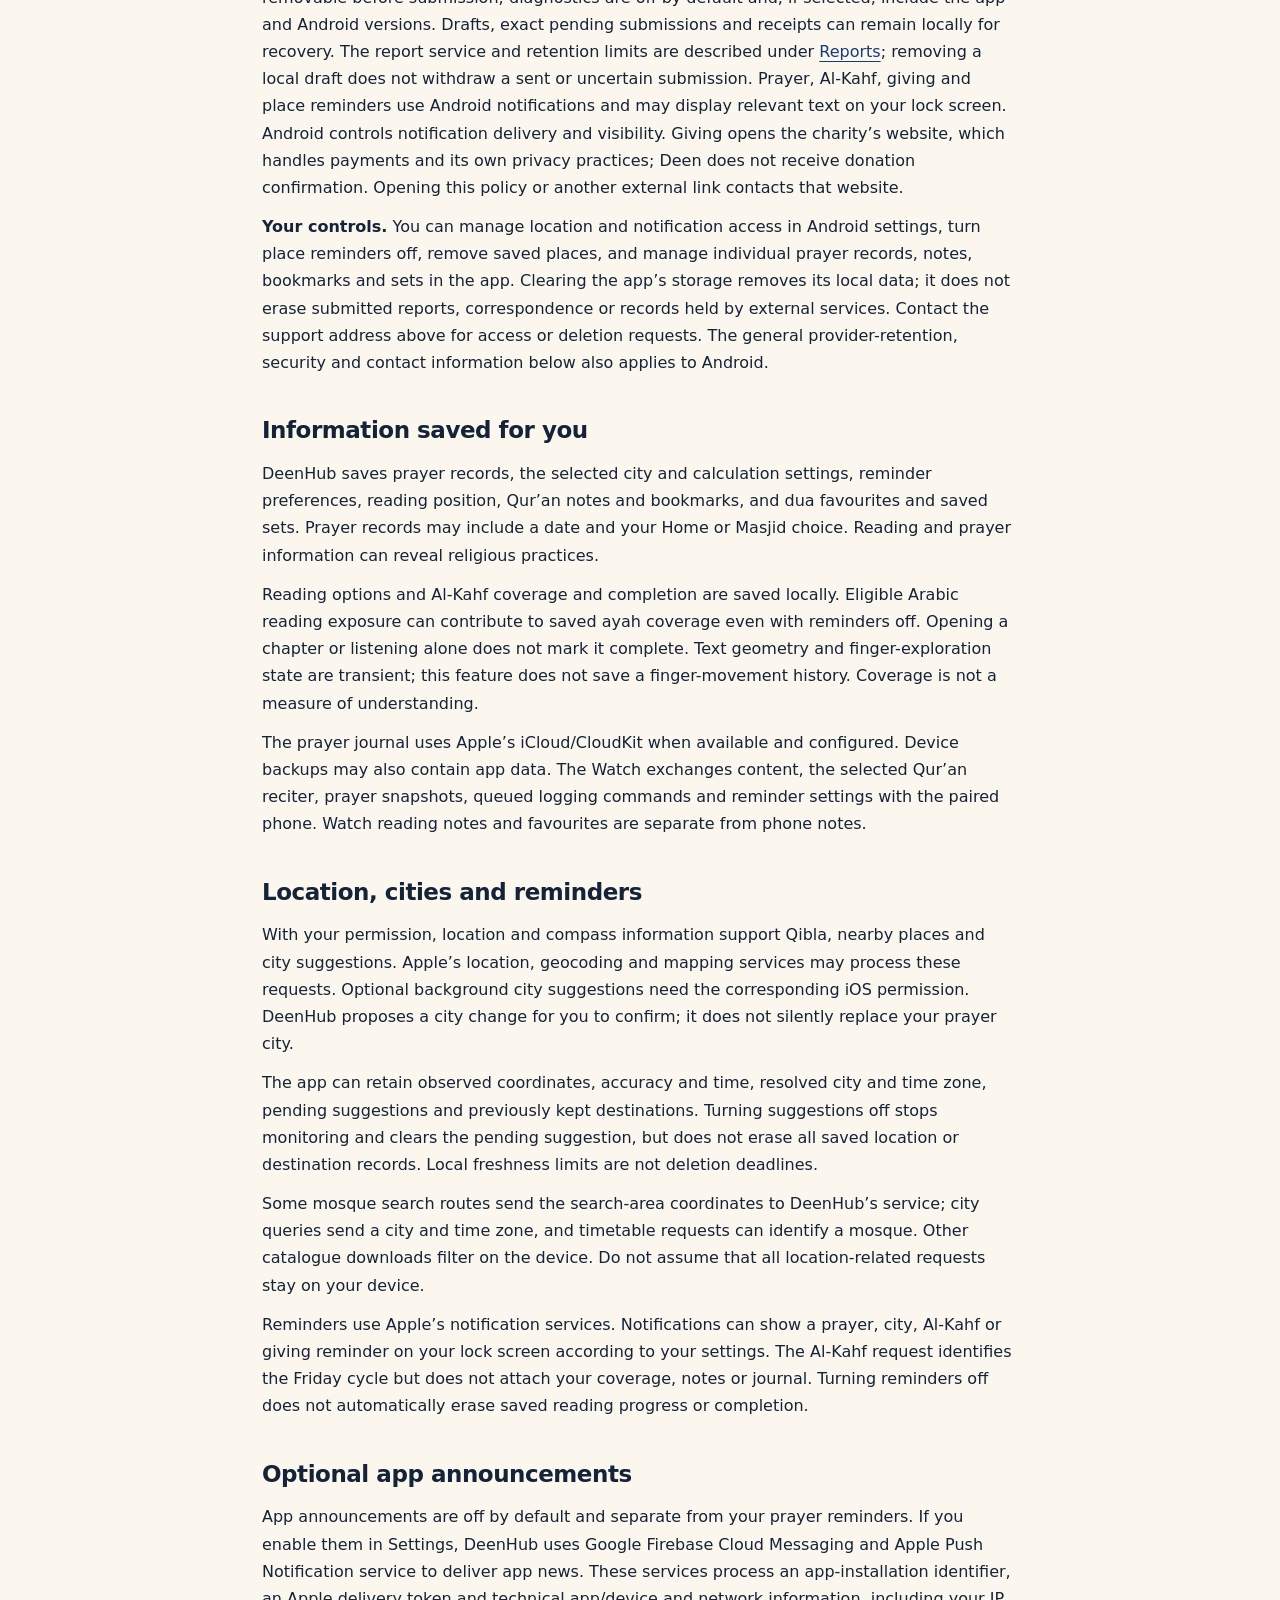
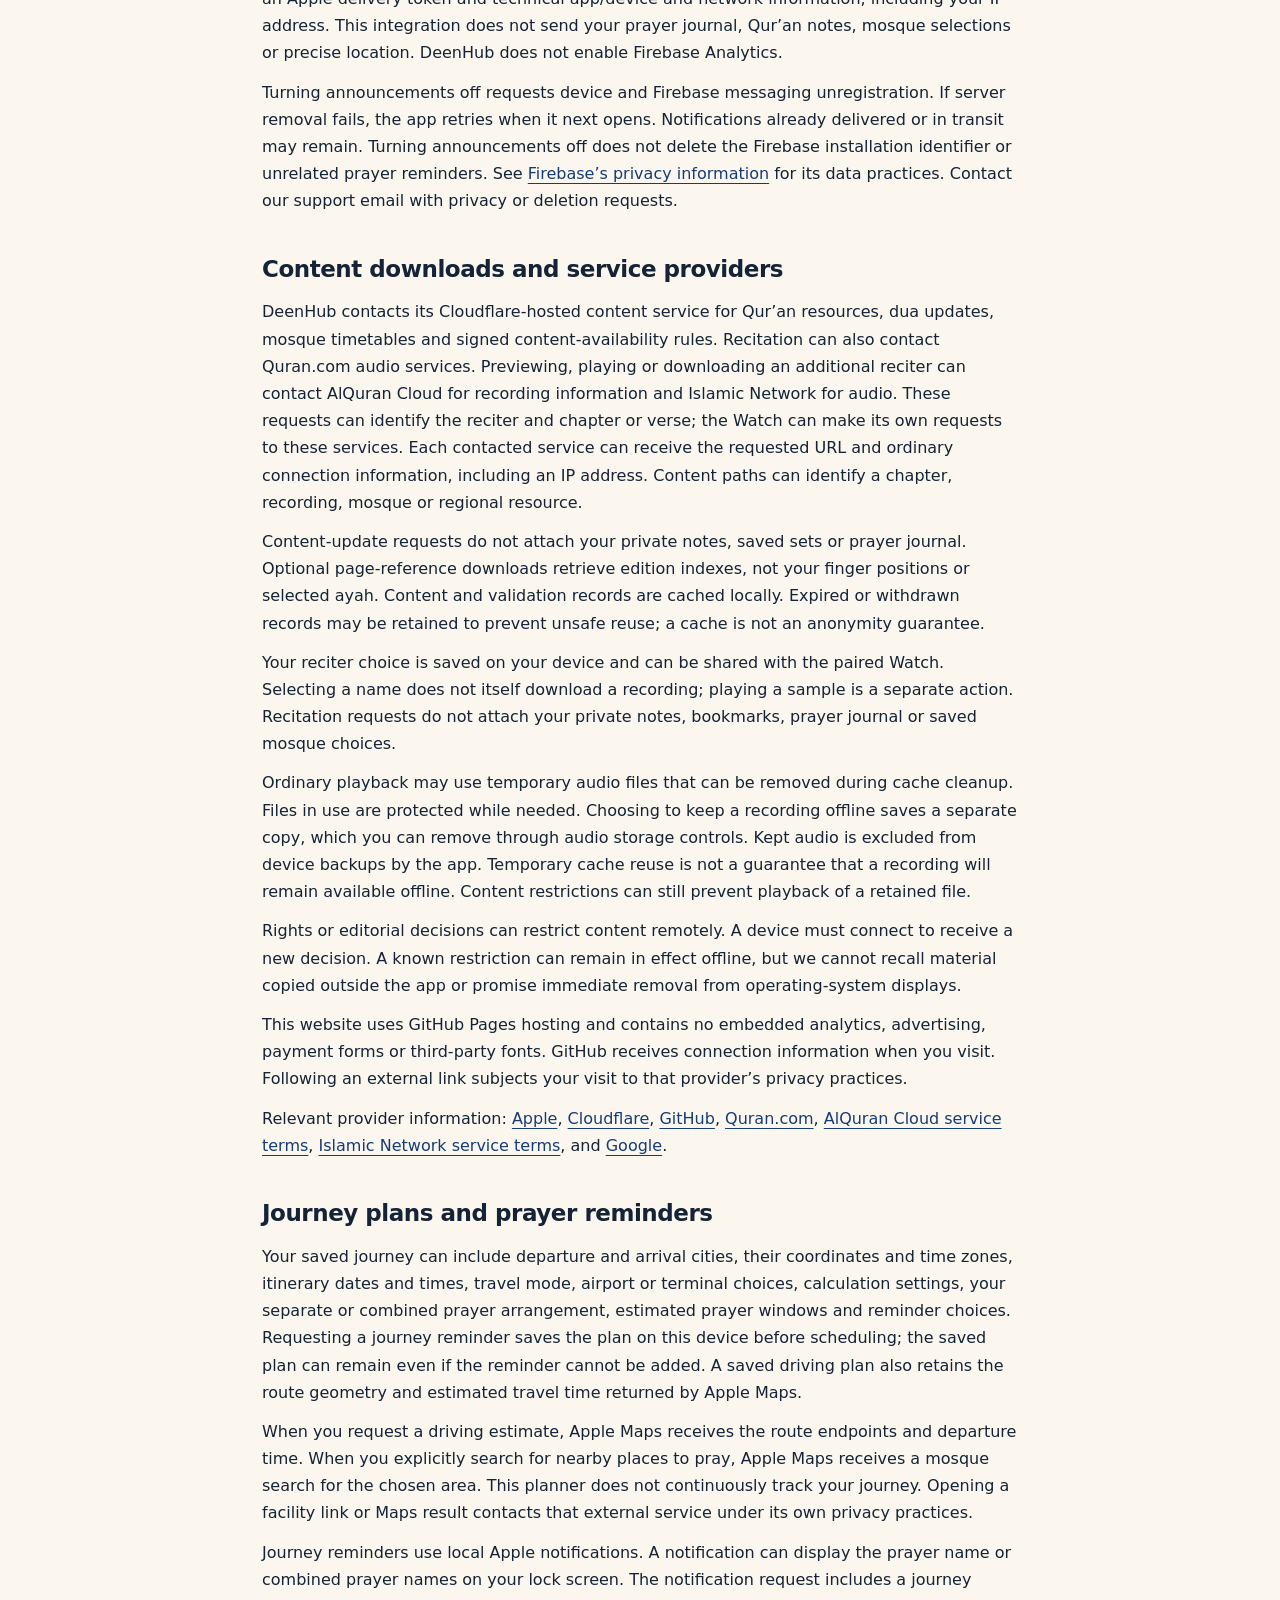
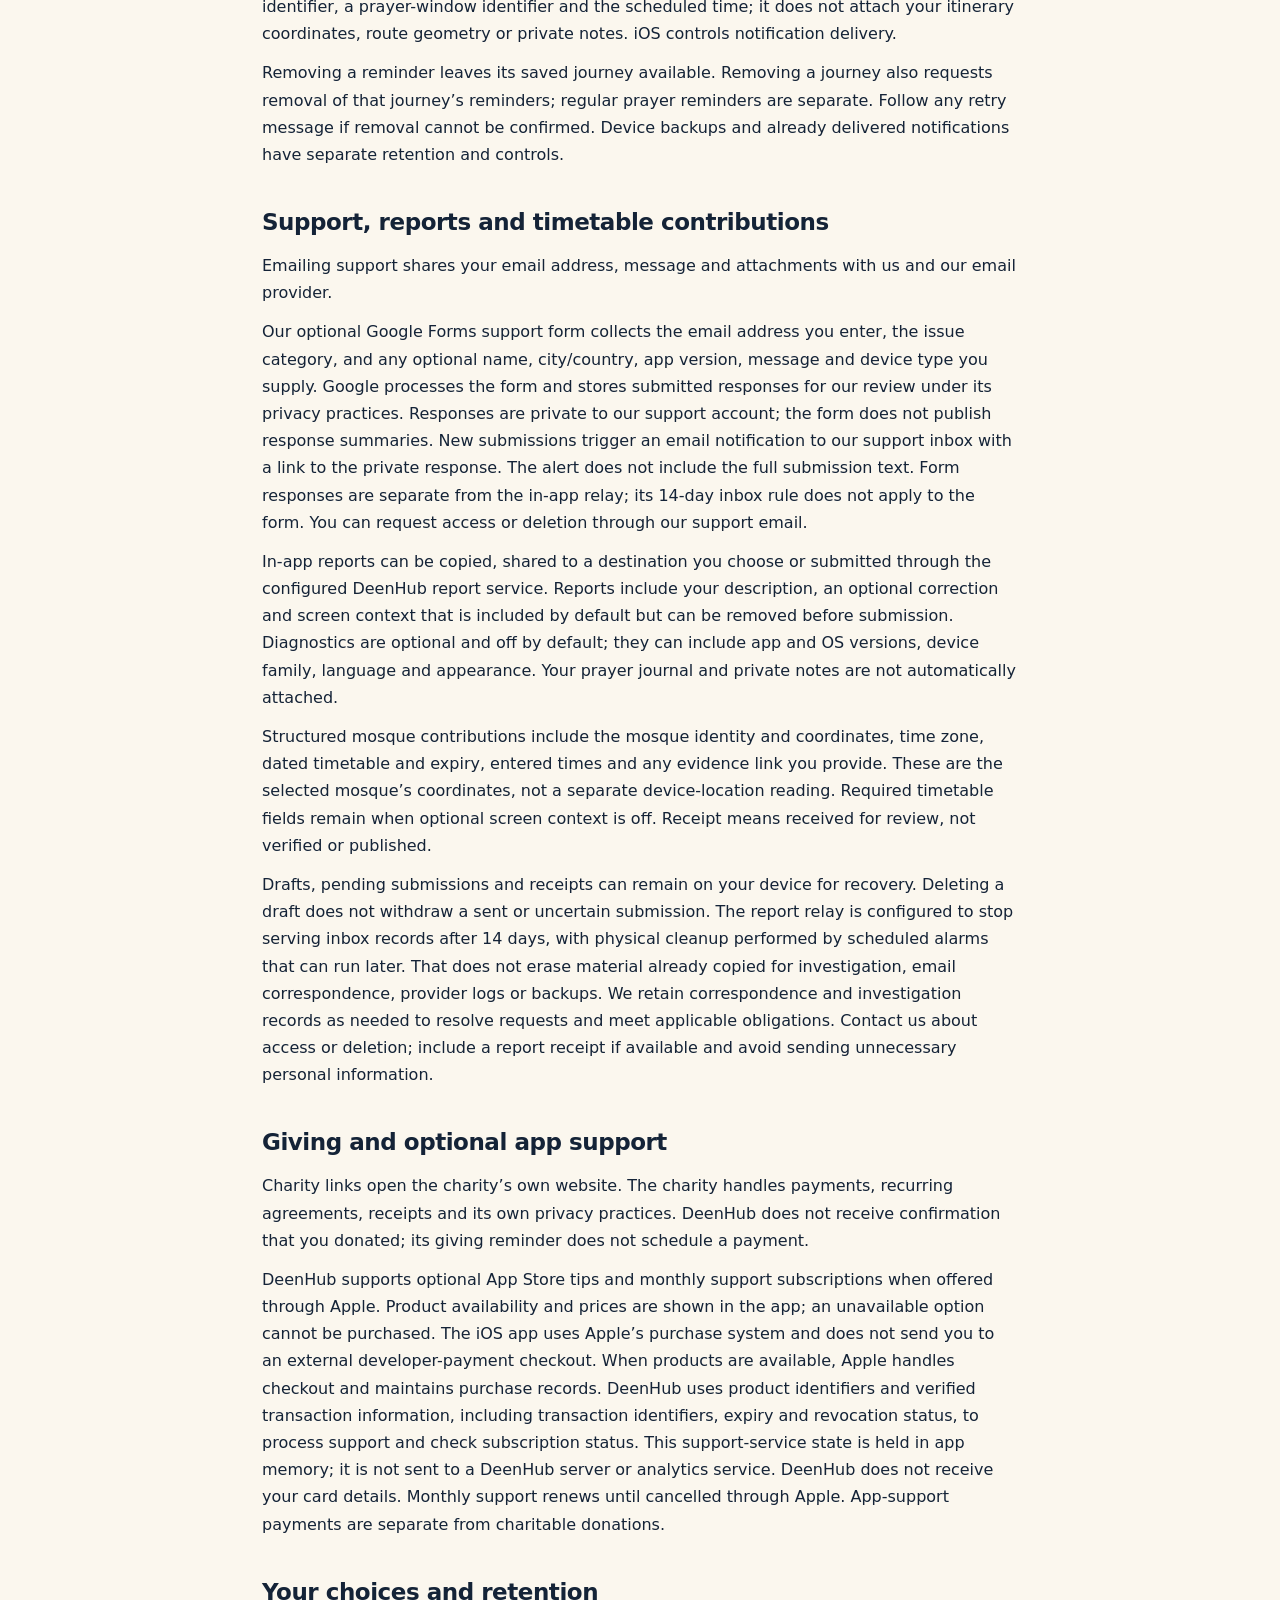
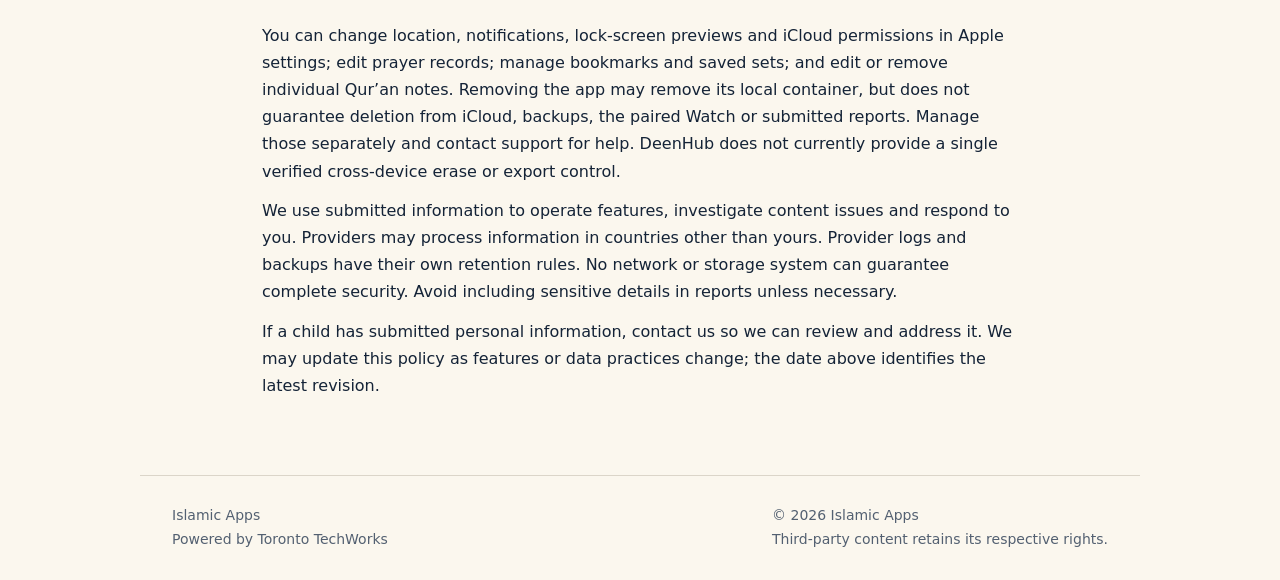
==== commit 17534dc0: "Document Deen Android data practices and platform differences" ====
--- a/privacy.html
+++ b/privacy.html
@@ -1,5 +1,6 @@
-<!doctype html><html lang="en"><head><meta charset="utf-8"><meta name="viewport" content="width=device-width,initial-scale=1"><meta name="description" content="Your information, explained — Islamic Apps, powered by Toronto TechWorks"><title>Privacy policy · Islamic Apps</title><link rel="stylesheet" href="style.css"></head><body><a class="skip" href="#main">Skip to content</a><header><a class="brand" href="index.html">DeenHub</a><nav aria-label="Main navigation"><a href="support.html">Support</a><a href="privacy.html" aria-current="page">Privacy</a><a href="support-deenhub.html">Support the app</a><a href="terms.html">Terms</a><a href="copyright.html">Content rights</a></nav></header><main id="main"><div class="eyebrow">Islamic Apps · Toronto TechWorks</div><h1>Privacy policy</h1><p class="lead">This policy describes DeenHub for iPhone and Apple Watch, operated by Islamic Apps, powered by Toronto TechWorks.</p><p>Last updated: 14 November 2026. Questions and requests: <a href="mailto:islamicappsdeveloper@gmail.com">islamicappsdeveloper@gmail.com</a>.</p>
-<nav class="contents" aria-label="On this page"><a href="#local">Saved information</a><a href="#location">Location</a><a href="#journeys">Journeys</a><a href="#services">Online services</a><a href="#reports">Reports</a><a href="#controls">Your choices</a></nav>
+<!doctype html><html lang="en"><head><meta charset="utf-8"><meta name="viewport" content="width=device-width,initial-scale=1"><meta name="description" content="Your information, explained — Islamic Apps, powered by Toronto TechWorks"><title>Privacy policy · Islamic Apps</title><link rel="stylesheet" href="style.css"></head><body><a class="skip" href="#main">Skip to content</a><header><a class="brand" href="index.html">DeenHub</a><nav aria-label="Main navigation"><a href="support.html">Support</a><a href="privacy.html" aria-current="page">Privacy</a><a href="support-deenhub.html">Support the app</a><a href="terms.html">Terms</a><a href="copyright.html">Content rights</a></nav></header><main id="main"><div class="eyebrow">Islamic Apps · Toronto TechWorks</div><h1>Privacy policy</h1><p class="lead">This policy describes Deen (also identified as DeenHub in existing service names) for iPhone, Apple Watch and Android, operated by Islamic Apps, powered by Toronto TechWorks. Android practices and platform differences are set out in the Android section below.</p><p>Last updated: 17 November 2026. Questions and requests: <a href="mailto:islamicappsdeveloper@gmail.com">islamicappsdeveloper@gmail.com</a>.</p>
+<nav class="contents" aria-label="On this page"><a href="#android">Android</a><a href="#local">Saved information</a><a href="#location">Location</a><a href="#journeys">Journeys</a><a href="#services">Online services</a><a href="#reports">Reports</a><a href="#controls">Your choices</a></nav>
+<section id="android"><h2>Deen for Android</h2><p>This section describes the current Android app. The Apple, iCloud, paired Watch, app-announcement and journey features described elsewhere on this page apply to the Apple apps, not to Android. Android has no Deen account or sign-in, app-managed cloud journal synchronization, Firebase integration, advertising SDK or analytics SDK.</p><p><strong>Saved information.</strong> Prayer records, including the date and Home or Masjid choice, selected city and calculation settings, reminder preferences, reading position, Qur’an notes and bookmarks, dua favourites and saved sets are stored on this device. Reading and prayer information can reveal religious practices. Al-Kahf reminder settings, continuation ayah and your marked completion are also local. The app disables Android app backup in its configuration. Content, validation records and downloaded recitation files can be cached locally.</p><p><strong>Optional place reminders.</strong> You can save a named Home or Masjid location by entering coordinates or choosing to use the device’s current location. The app stores the saved name, latitude and longitude and whether the device was last reported inside or outside the place. If you enable place reminders and grant the required location and background permissions, the app passes these coordinates to Android’s location service to monitor entry or exit and show a relevant reminder. The location service and your device’s location providers process those requests. This feature does not upload the saved Home or Masjid coordinates to Deen’s service or automatically record a prayer. Turning it off removes the app’s proximity alerts and posted place reminders; the saved places remain until you remove them. Qibla uses the selected city and device compass sensors.</p><p><strong>Online requests.</strong> City-based mosque discovery can send the selected city, country, time zone and selected city’s coordinates to Deen’s Cloudflare-hosted service. These coordinates are not an automatic reading of your current device location. Timetable requests identify a mosque. Qur’an resources, reading-resource indexes, dua updates and content-availability rules also come from Deen’s content service. Qur’an playback requests recording information from Quran.com and audio from its recording service; requests can identify the chapter and verse. The services receive ordinary connection information, including your IP address and requested URL. These requests do not attach your prayer journal, private notes or saved sets. Provider processing and retention are separate from the app’s local storage; the provider links in <a href="#services">Online services</a> apply to the services contacted.</p><p><strong>Reports, reminders and external links.</strong> Sending an in-app report is an explicit action. It includes your description, any correction and screen context included by default but removable before submission; diagnostics are off by default and, if selected, include the app and Android versions. Drafts, exact pending submissions and receipts can remain locally for recovery. The report service and retention limits are described under <a href="#reports">Reports</a>; removing a local draft does not withdraw a sent or uncertain submission. Prayer, Al-Kahf, giving and place reminders use Android notifications and may display relevant text on your lock screen. Android controls notification delivery and visibility. Giving opens the charity’s website, which handles payments and its own privacy practices; Deen does not receive donation confirmation. Opening this policy or another external link contacts that website.</p><p><strong>Your controls.</strong> You can manage location and notification access in Android settings, turn place reminders off, remove saved places, and manage individual prayer records, notes, bookmarks and sets in the app. Clearing the app’s storage removes its local data; it does not erase submitted reports, correspondence or records held by external services. Contact the support address above for access or deletion requests. The general provider-retention, security and contact information below also applies to Android.</p></section>
 <section id="local"><h2>Information saved for you</h2><p>DeenHub saves prayer records, the selected city and calculation settings, reminder preferences, reading position, Qur’an notes and bookmarks, and dua favourites and saved sets. Prayer records may include a date and your Home or Masjid choice. Reading and prayer information can reveal religious practices.</p><p>Reading options and Al-Kahf coverage and completion are saved locally. Eligible Arabic reading exposure can contribute to saved ayah coverage even with reminders off. Opening a chapter or listening alone does not mark it complete. Text geometry and finger-exploration state are transient; this feature does not save a finger-movement history. Coverage is not a measure of understanding.</p><p>The prayer journal uses Apple’s iCloud/CloudKit when available and configured. Device backups may also contain app data. The Watch exchanges content, the selected Qur’an reciter, prayer snapshots, queued logging commands and reminder settings with the paired phone. Watch reading notes and favourites are separate from phone notes.</p></section>
 <section id="location"><h2>Location, cities and reminders</h2><p>With your permission, location and compass information support Qibla, nearby places and city suggestions. Apple’s location, geocoding and mapping services may process these requests. Optional background city suggestions need the corresponding iOS permission. DeenHub proposes a city change for you to confirm; it does not silently replace your prayer city.</p><p>The app can retain observed coordinates, accuracy and time, resolved city and time zone, pending suggestions and previously kept destinations. Turning suggestions off stops monitoring and clears the pending suggestion, but does not erase all saved location or destination records. Local freshness limits are not deletion deadlines.</p><p>Some mosque search routes send the search-area coordinates to DeenHub’s service; city queries send a city and time zone, and timetable requests can identify a mosque. Other catalogue downloads filter on the device. Do not assume that all location-related requests stay on your device.</p><p>Reminders use Apple’s notification services. Notifications can show a prayer, city, Al-Kahf or giving reminder on your lock screen according to your settings. The Al-Kahf request identifies the Friday cycle but does not attach your coverage, notes or journal. Turning reminders off does not automatically erase saved reading progress or completion.</p></section>
 <section id="announcements"><h2>Optional app announcements</h2><p>App announcements are off by default and separate from your prayer reminders. If you enable them in Settings, DeenHub uses Google Firebase Cloud Messaging and Apple Push Notification service to deliver app news. These services process an app-installation identifier, an Apple delivery token and technical app/device and network information, including your IP address. This integration does not send your prayer journal, Qur’an notes, mosque selections or precise location. DeenHub does not enable Firebase Analytics.</p><p>Turning announcements off requests device and Firebase messaging unregistration. If server removal fails, the app retries when it next opens. Notifications already delivered or in transit may remain. Turning announcements off does not delete the Firebase installation identifier or unrelated prayer reminders. See <a href="https://firebase.google.com/support/privacy/">Firebase’s privacy information</a> for its data practices. Contact our support email with privacy or deletion requests.</p></section>
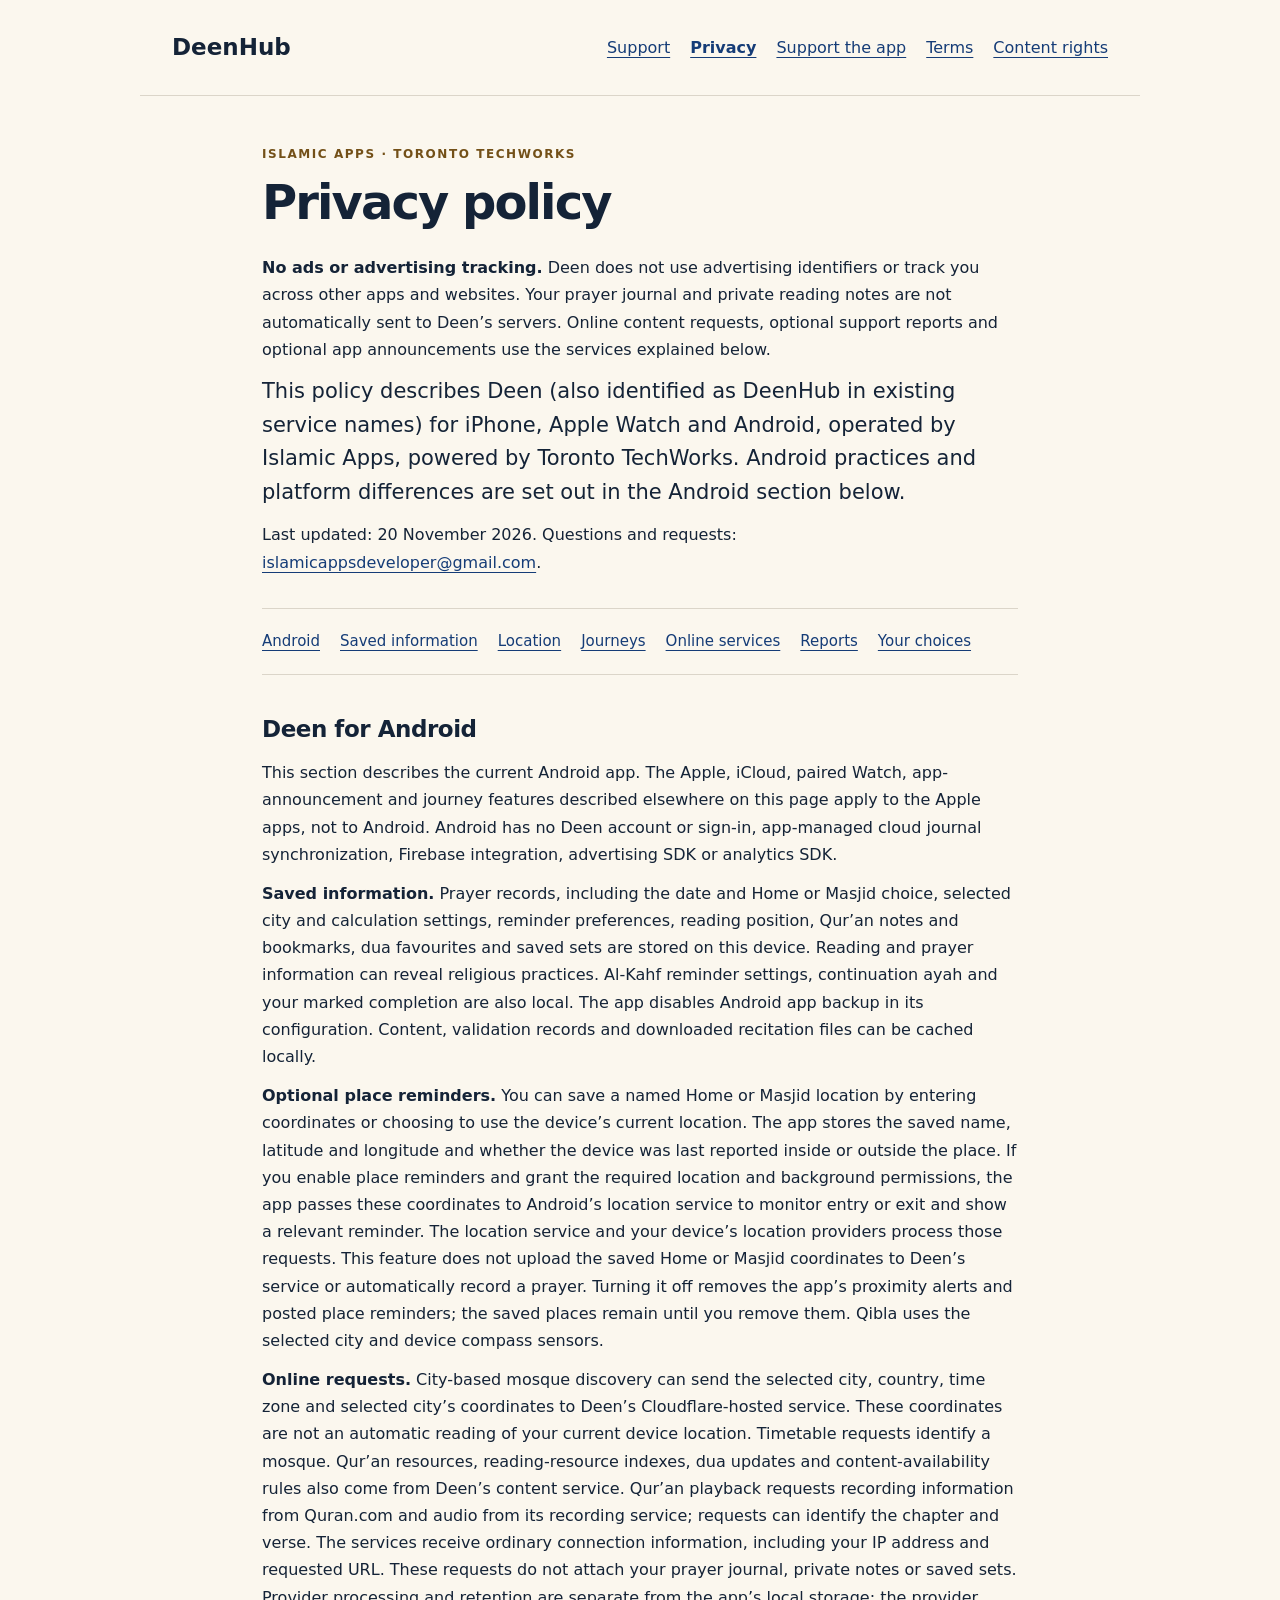
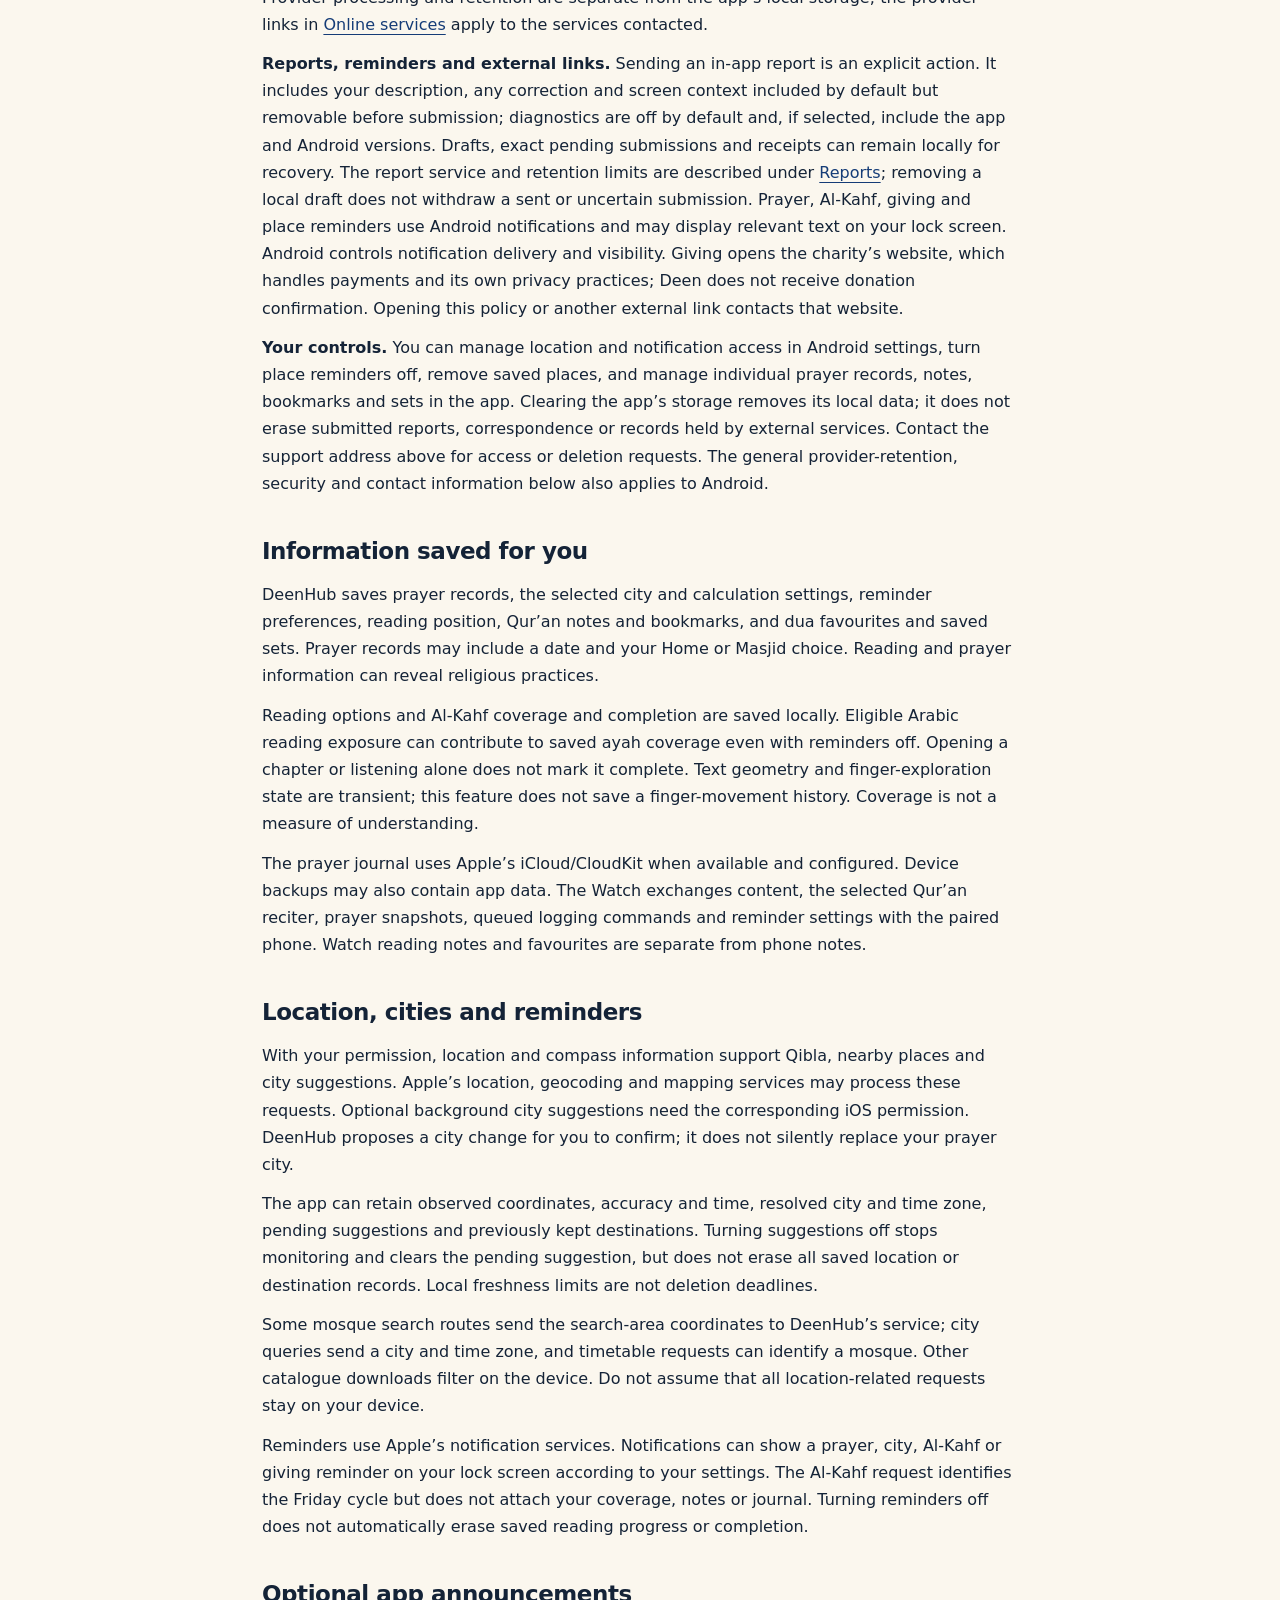
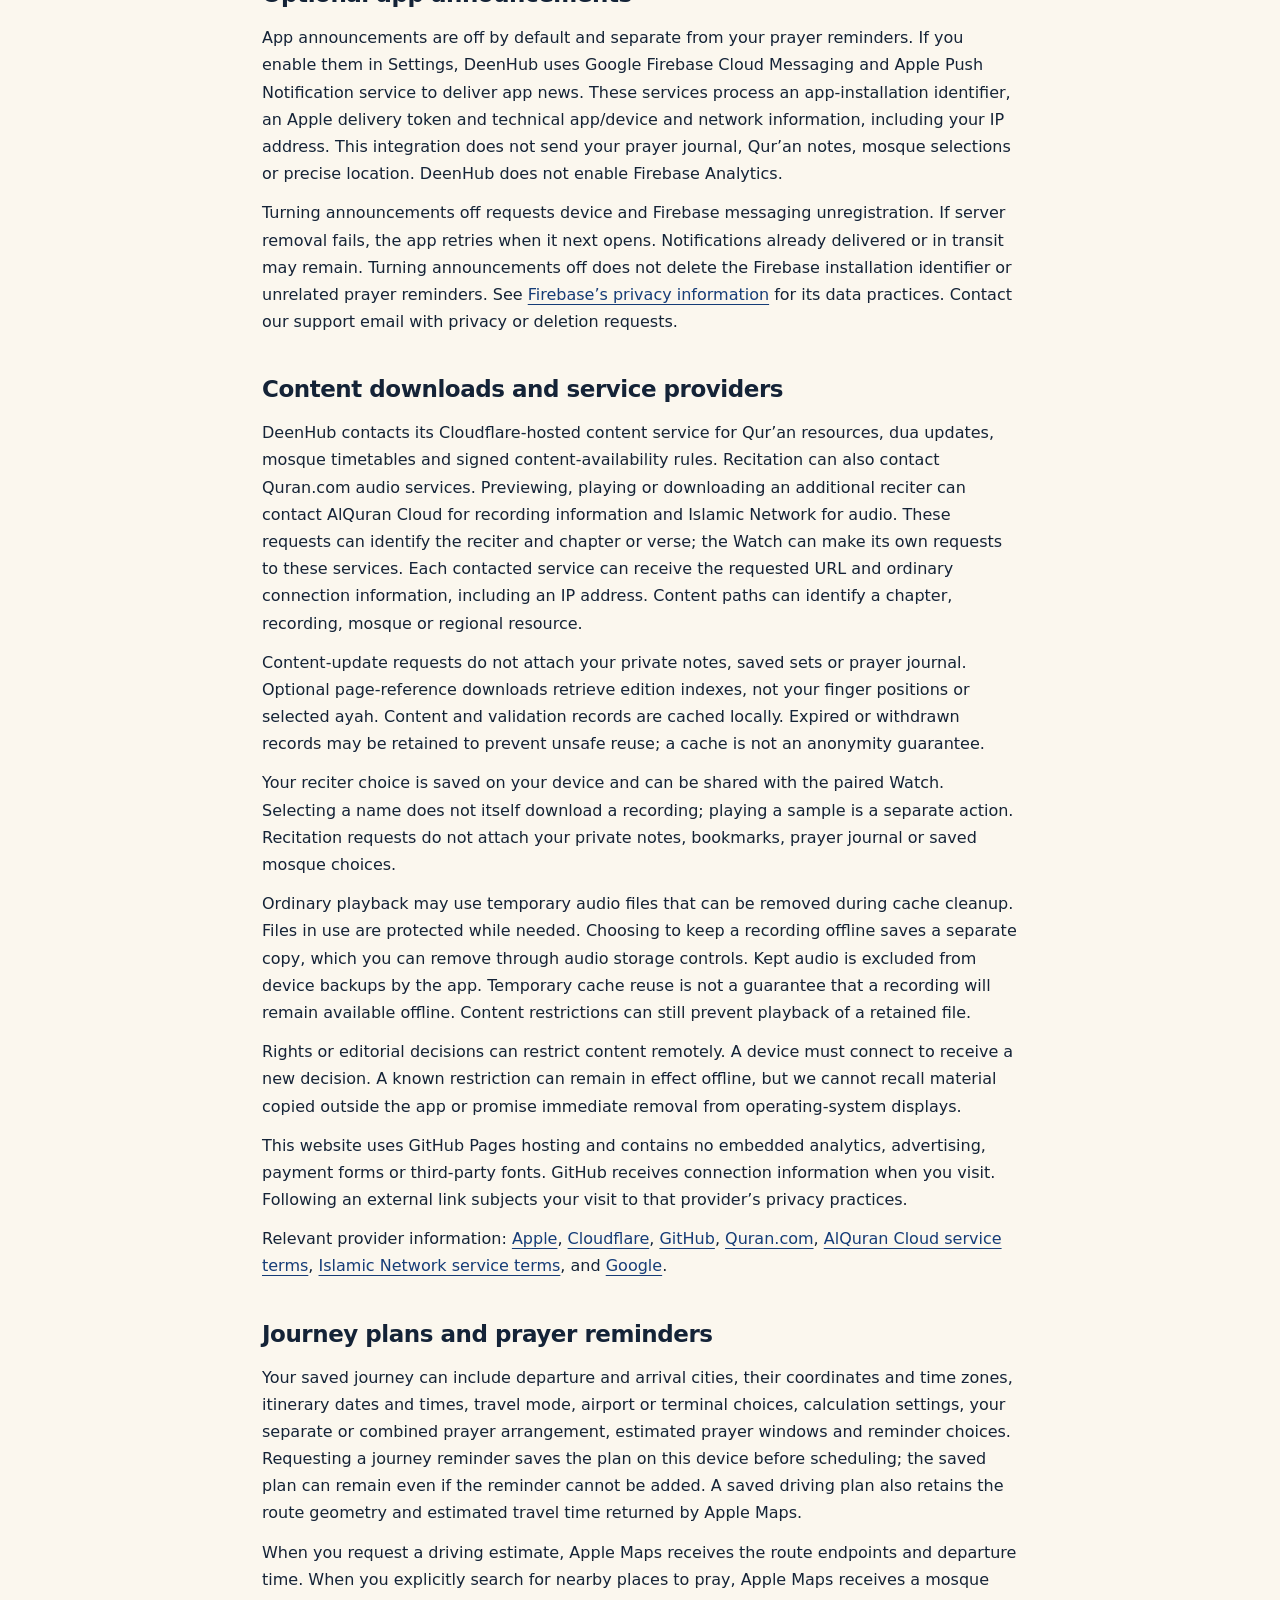
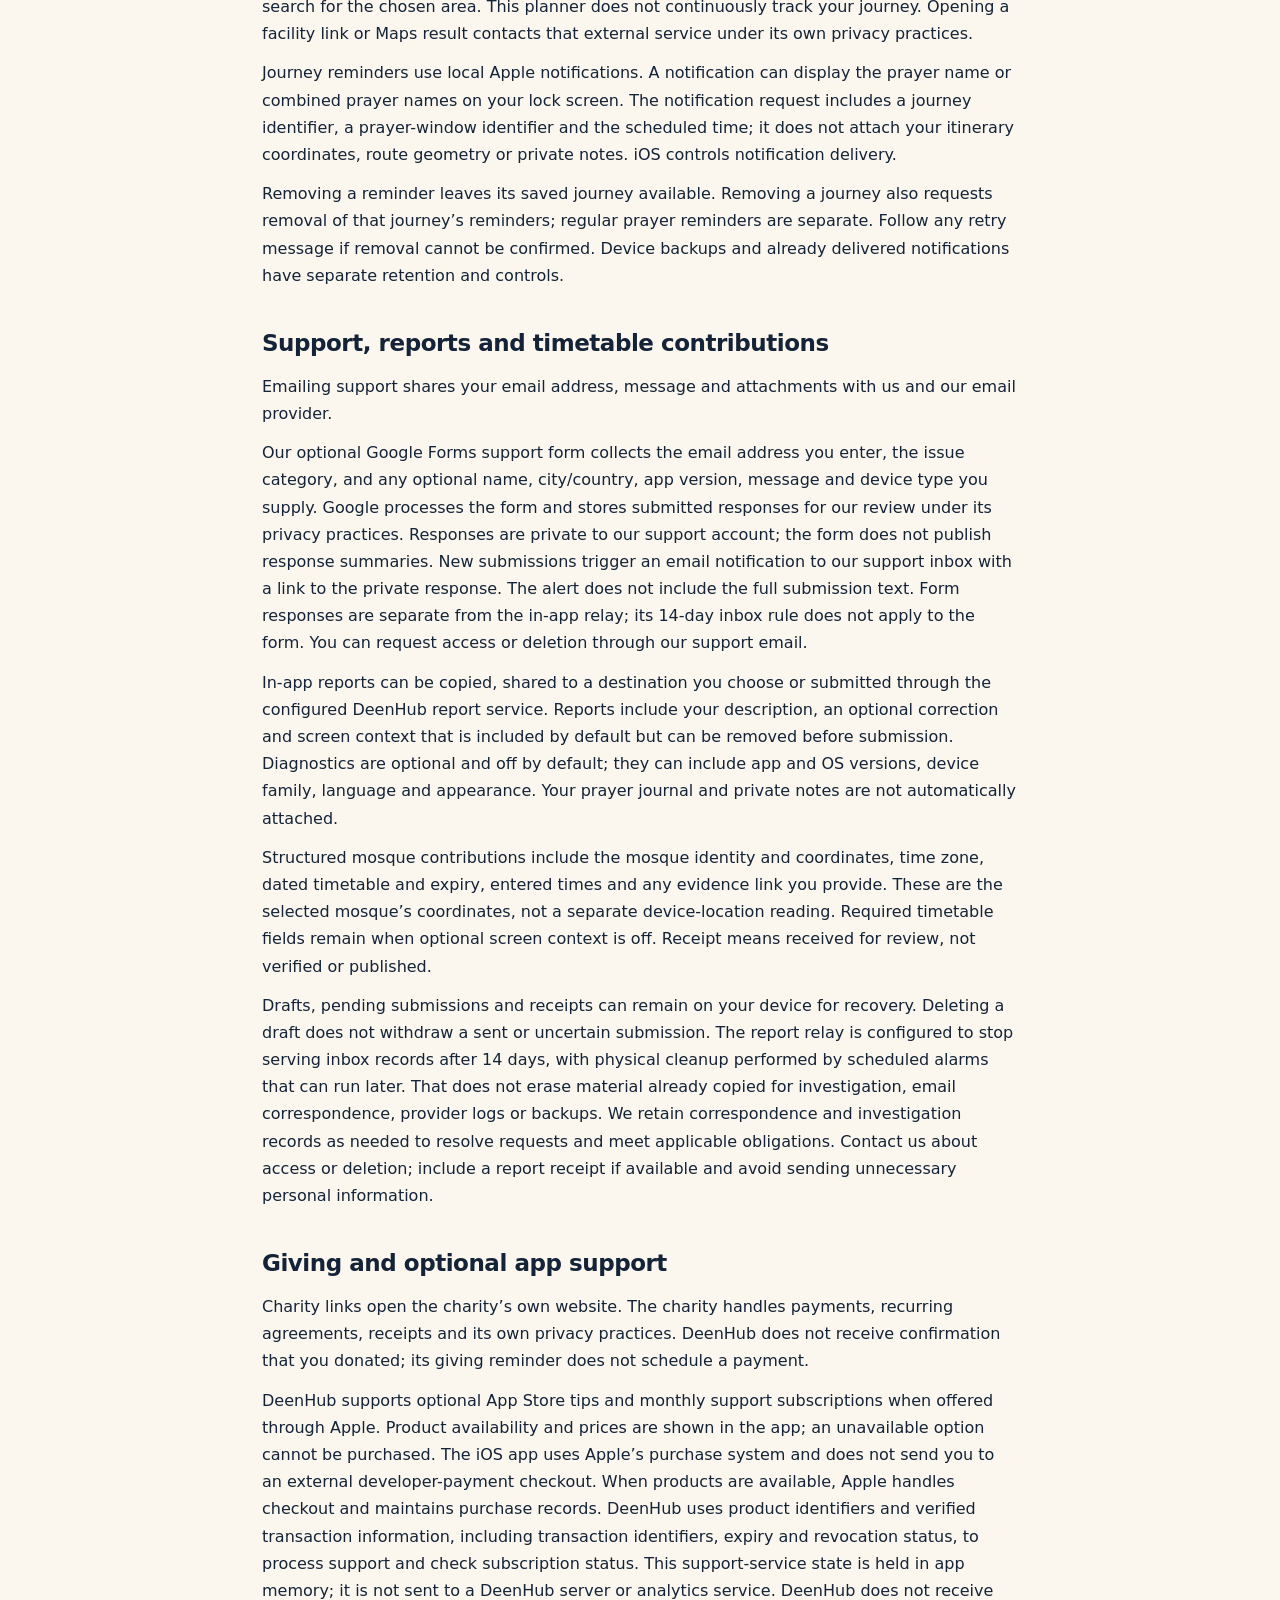
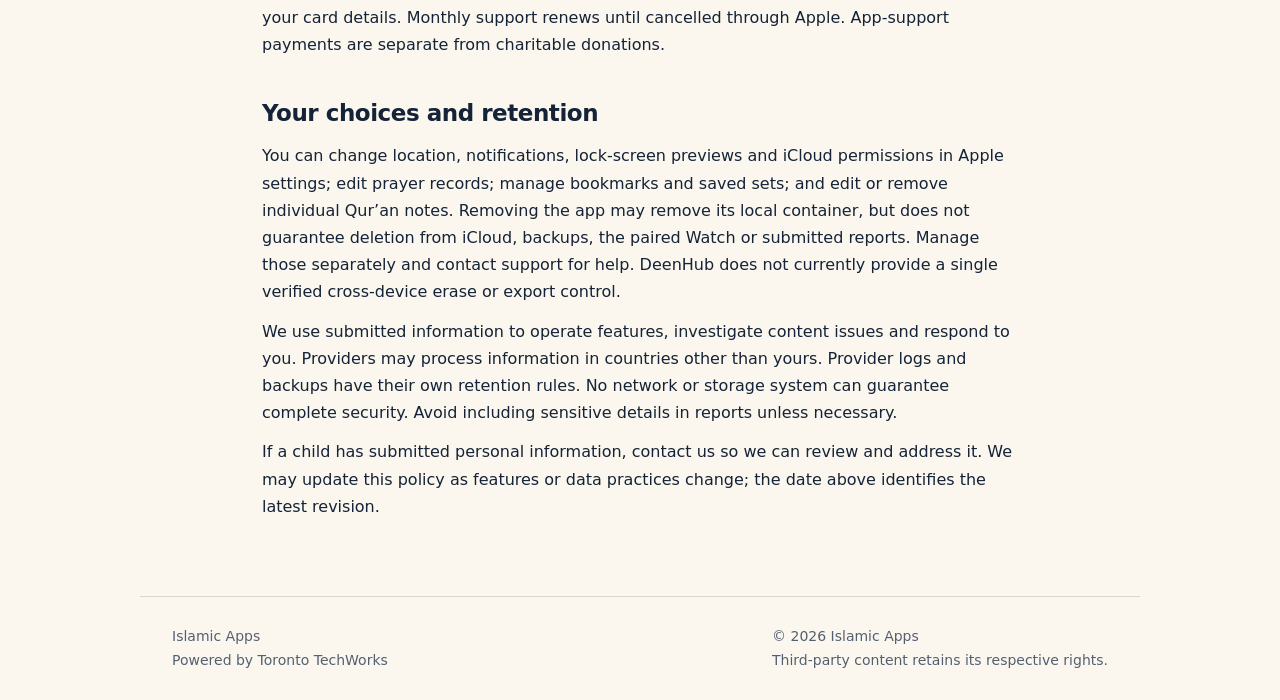
==== commit 3469055f: "Clarify that Deen has no ads or advertising tracking" ====
--- a/privacy.html
+++ b/privacy.html
@@ -1,4 +1,4 @@
-<!doctype html><html lang="en"><head><meta charset="utf-8"><meta name="viewport" content="width=device-width,initial-scale=1"><meta name="description" content="Your information, explained — Islamic Apps, powered by Toronto TechWorks"><title>Privacy policy · Islamic Apps</title><link rel="stylesheet" href="style.css"></head><body><a class="skip" href="#main">Skip to content</a><header><a class="brand" href="index.html">DeenHub</a><nav aria-label="Main navigation"><a href="support.html">Support</a><a href="privacy.html" aria-current="page">Privacy</a><a href="support-deenhub.html">Support the app</a><a href="terms.html">Terms</a><a href="copyright.html">Content rights</a></nav></header><main id="main"><div class="eyebrow">Islamic Apps · Toronto TechWorks</div><h1>Privacy policy</h1><p class="lead">This policy describes Deen (also identified as DeenHub in existing service names) for iPhone, Apple Watch and Android, operated by Islamic Apps, powered by Toronto TechWorks. Android practices and platform differences are set out in the Android section below.</p><p>Last updated: 17 November 2026. Questions and requests: <a href="mailto:islamicappsdeveloper@gmail.com">islamicappsdeveloper@gmail.com</a>.</p>
+<!doctype html><html lang="en"><head><meta charset="utf-8"><meta name="viewport" content="width=device-width,initial-scale=1"><meta name="description" content="Your information, explained — Islamic Apps, powered by Toronto TechWorks"><title>Privacy policy · Islamic Apps</title><link rel="stylesheet" href="style.css"></head><body><a class="skip" href="#main">Skip to content</a><header><a class="brand" href="index.html">DeenHub</a><nav aria-label="Main navigation"><a href="support.html">Support</a><a href="privacy.html" aria-current="page">Privacy</a><a href="support-deenhub.html">Support the app</a><a href="terms.html">Terms</a><a href="copyright.html">Content rights</a></nav></header><main id="main"><div class="eyebrow">Islamic Apps · Toronto TechWorks</div><h1>Privacy policy</h1><p><strong>No ads or advertising tracking.</strong> Deen does not use advertising identifiers or track you across other apps and websites. Your prayer journal and private reading notes are not automatically sent to Deen’s servers. Online content requests, optional support reports and optional app announcements use the services explained below.</p><p class="lead">This policy describes Deen (also identified as DeenHub in existing service names) for iPhone, Apple Watch and Android, operated by Islamic Apps, powered by Toronto TechWorks. Android practices and platform differences are set out in the Android section below.</p><p>Last updated: 20 November 2026. Questions and requests: <a href="mailto:islamicappsdeveloper@gmail.com">islamicappsdeveloper@gmail.com</a>.</p>
 <nav class="contents" aria-label="On this page"><a href="#android">Android</a><a href="#local">Saved information</a><a href="#location">Location</a><a href="#journeys">Journeys</a><a href="#services">Online services</a><a href="#reports">Reports</a><a href="#controls">Your choices</a></nav>
 <section id="android"><h2>Deen for Android</h2><p>This section describes the current Android app. The Apple, iCloud, paired Watch, app-announcement and journey features described elsewhere on this page apply to the Apple apps, not to Android. Android has no Deen account or sign-in, app-managed cloud journal synchronization, Firebase integration, advertising SDK or analytics SDK.</p><p><strong>Saved information.</strong> Prayer records, including the date and Home or Masjid choice, selected city and calculation settings, reminder preferences, reading position, Qur’an notes and bookmarks, dua favourites and saved sets are stored on this device. Reading and prayer information can reveal religious practices. Al-Kahf reminder settings, continuation ayah and your marked completion are also local. The app disables Android app backup in its configuration. Content, validation records and downloaded recitation files can be cached locally.</p><p><strong>Optional place reminders.</strong> You can save a named Home or Masjid location by entering coordinates or choosing to use the device’s current location. The app stores the saved name, latitude and longitude and whether the device was last reported inside or outside the place. If you enable place reminders and grant the required location and background permissions, the app passes these coordinates to Android’s location service to monitor entry or exit and show a relevant reminder. The location service and your device’s location providers process those requests. This feature does not upload the saved Home or Masjid coordinates to Deen’s service or automatically record a prayer. Turning it off removes the app’s proximity alerts and posted place reminders; the saved places remain until you remove them. Qibla uses the selected city and device compass sensors.</p><p><strong>Online requests.</strong> City-based mosque discovery can send the selected city, country, time zone and selected city’s coordinates to Deen’s Cloudflare-hosted service. These coordinates are not an automatic reading of your current device location. Timetable requests identify a mosque. Qur’an resources, reading-resource indexes, dua updates and content-availability rules also come from Deen’s content service. Qur’an playback requests recording information from Quran.com and audio from its recording service; requests can identify the chapter and verse. The services receive ordinary connection information, including your IP address and requested URL. These requests do not attach your prayer journal, private notes or saved sets. Provider processing and retention are separate from the app’s local storage; the provider links in <a href="#services">Online services</a> apply to the services contacted.</p><p><strong>Reports, reminders and external links.</strong> Sending an in-app report is an explicit action. It includes your description, any correction and screen context included by default but removable before submission; diagnostics are off by default and, if selected, include the app and Android versions. Drafts, exact pending submissions and receipts can remain locally for recovery. The report service and retention limits are described under <a href="#reports">Reports</a>; removing a local draft does not withdraw a sent or uncertain submission. Prayer, Al-Kahf, giving and place reminders use Android notifications and may display relevant text on your lock screen. Android controls notification delivery and visibility. Giving opens the charity’s website, which handles payments and its own privacy practices; Deen does not receive donation confirmation. Opening this policy or another external link contacts that website.</p><p><strong>Your controls.</strong> You can manage location and notification access in Android settings, turn place reminders off, remove saved places, and manage individual prayer records, notes, bookmarks and sets in the app. Clearing the app’s storage removes its local data; it does not erase submitted reports, correspondence or records held by external services. Contact the support address above for access or deletion requests. The general provider-retention, security and contact information below also applies to Android.</p></section>
 <section id="local"><h2>Information saved for you</h2><p>DeenHub saves prayer records, the selected city and calculation settings, reminder preferences, reading position, Qur’an notes and bookmarks, and dua favourites and saved sets. Prayer records may include a date and your Home or Masjid choice. Reading and prayer information can reveal religious practices.</p><p>Reading options and Al-Kahf coverage and completion are saved locally. Eligible Arabic reading exposure can contribute to saved ayah coverage even with reminders off. Opening a chapter or listening alone does not mark it complete. Text geometry and finger-exploration state are transient; this feature does not save a finger-movement history. Coverage is not a measure of understanding.</p><p>The prayer journal uses Apple’s iCloud/CloudKit when available and configured. Device backups may also contain app data. The Watch exchanges content, the selected Qur’an reciter, prayer snapshots, queued logging commands and reminder settings with the paired phone. Watch reading notes and favourites are separate from phone notes.</p></section>
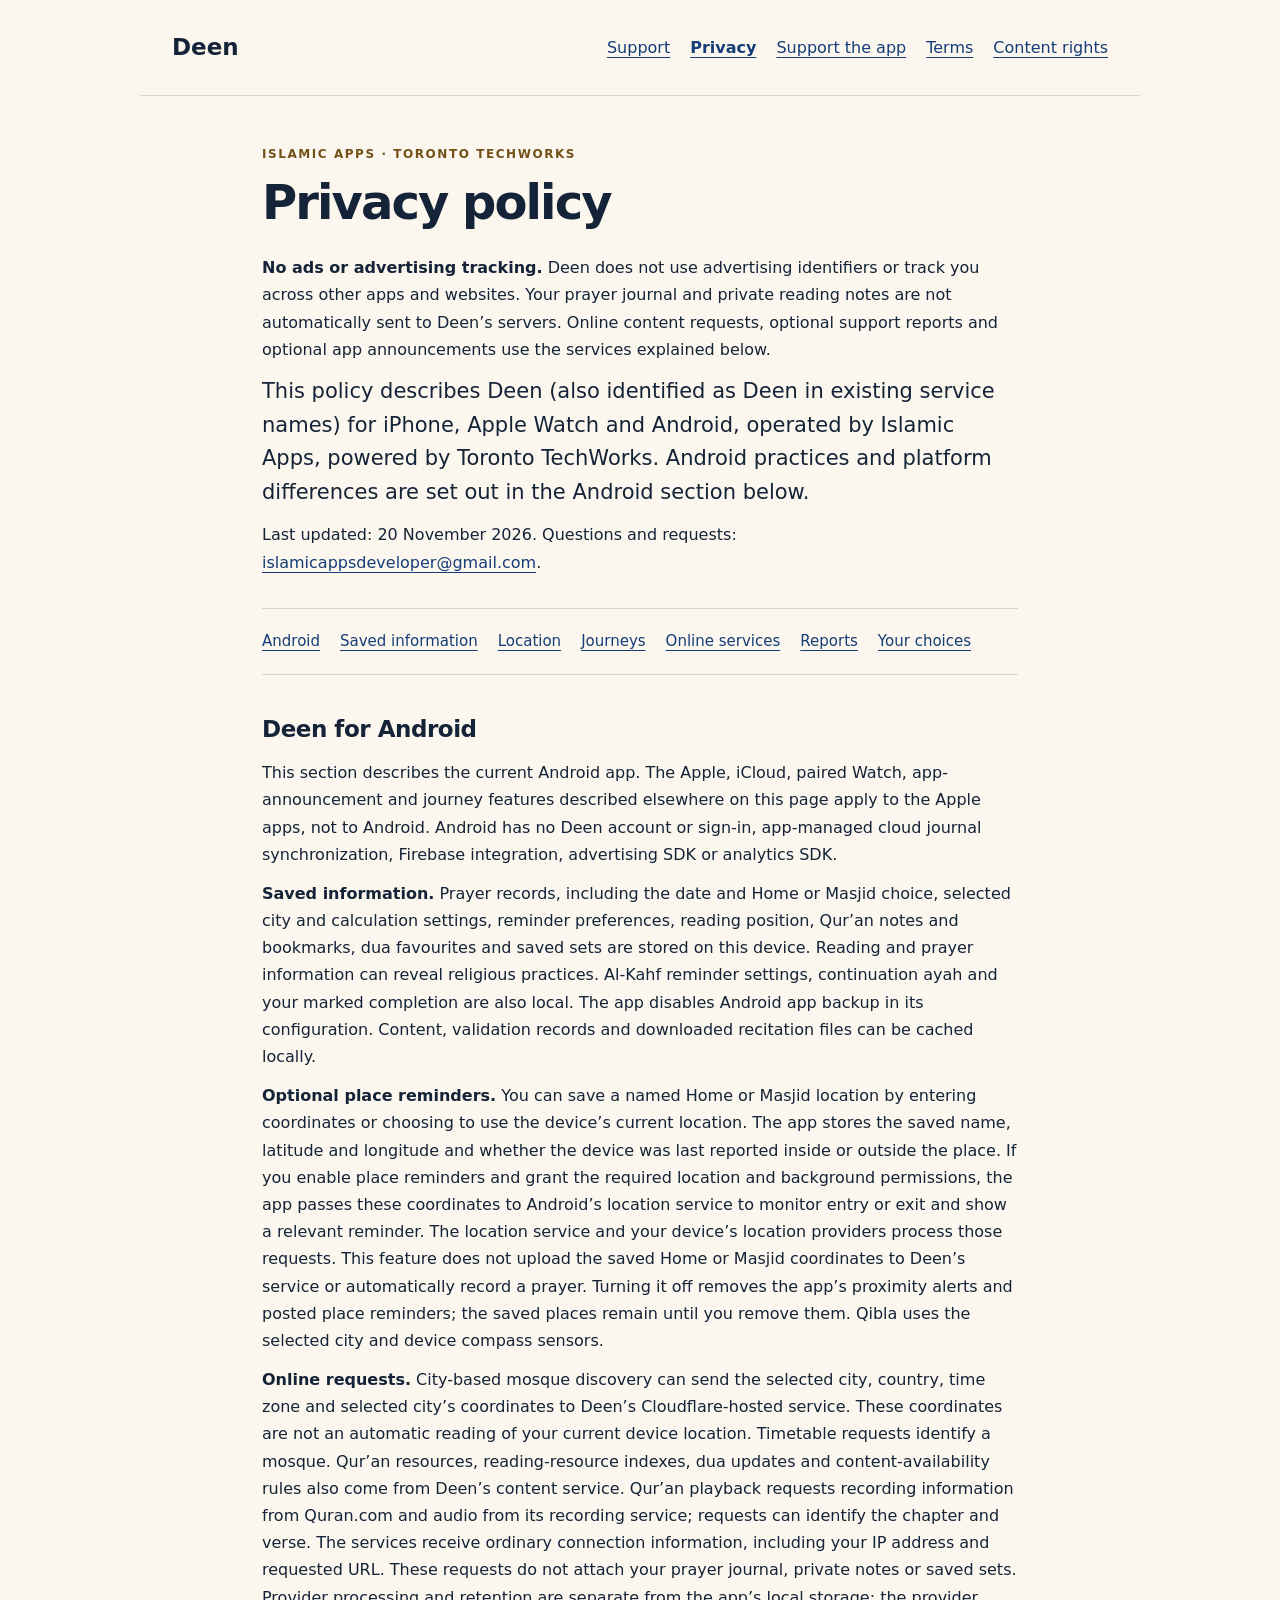
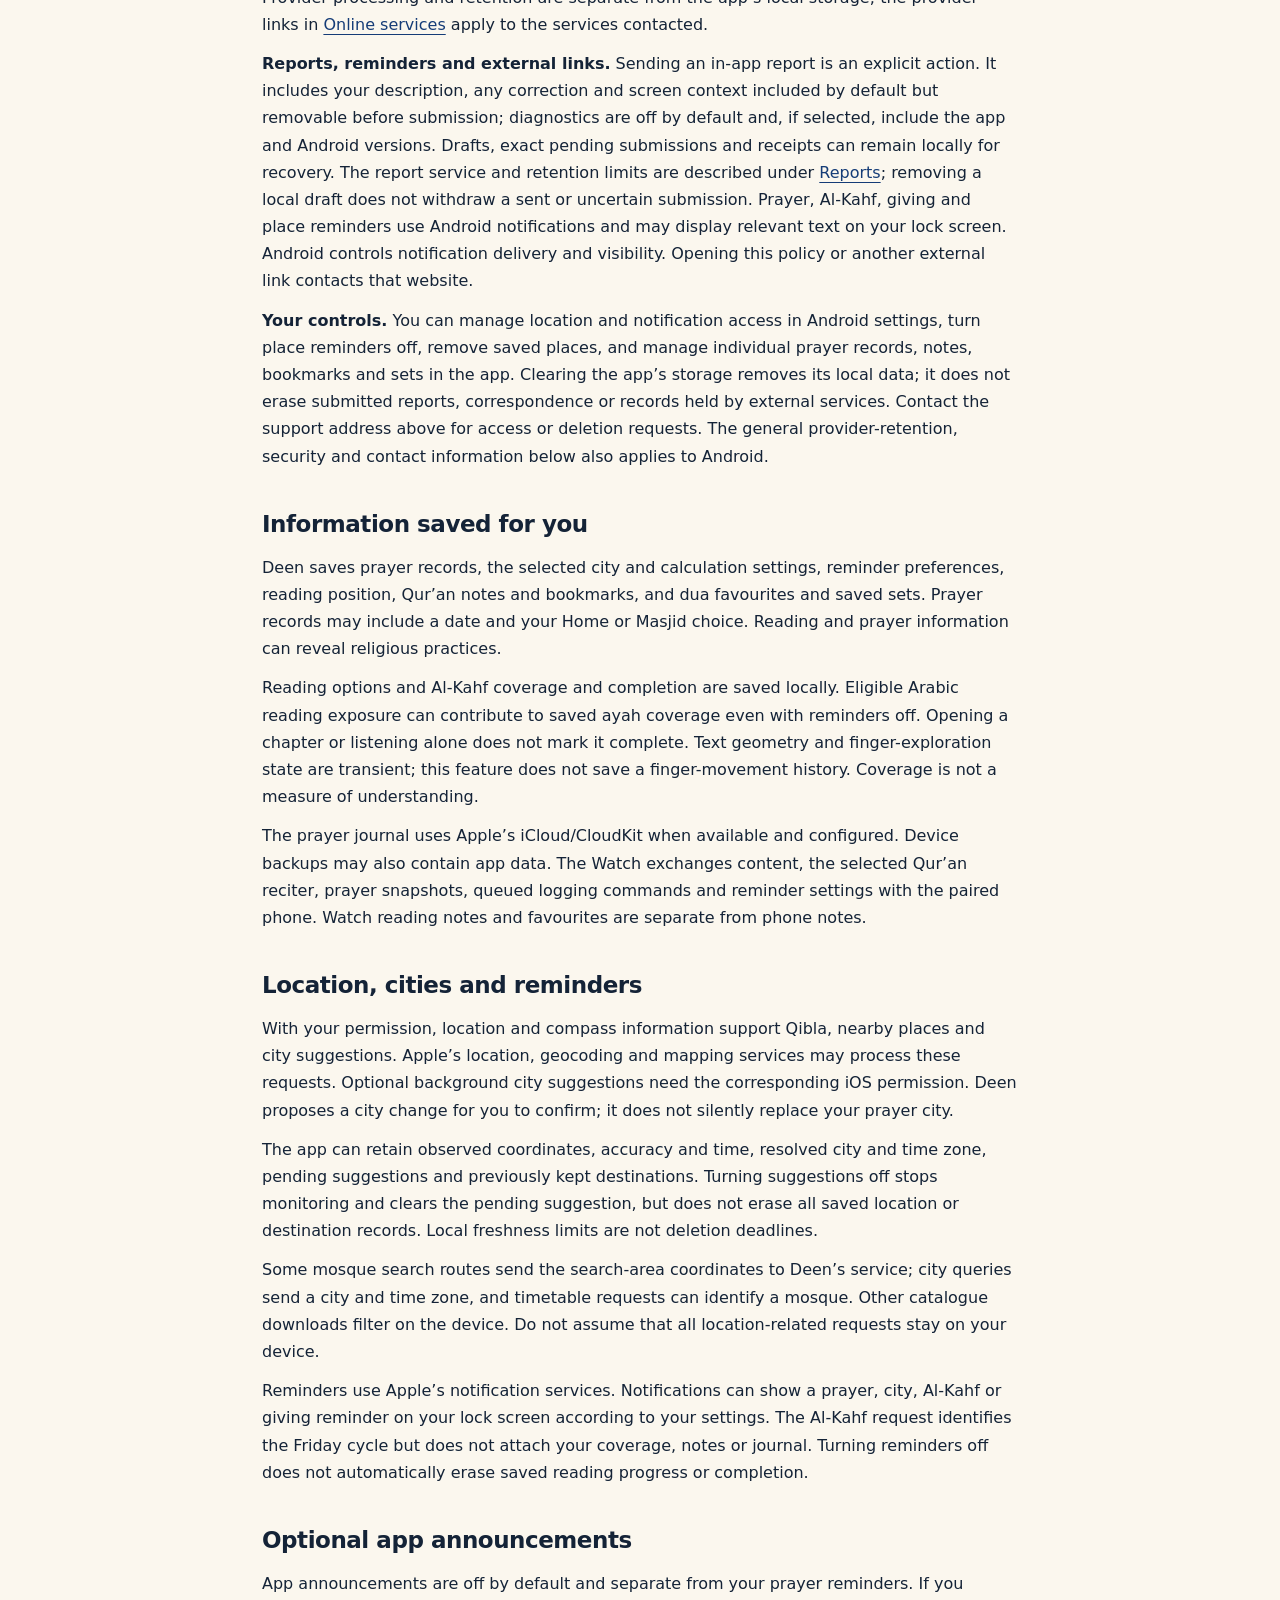
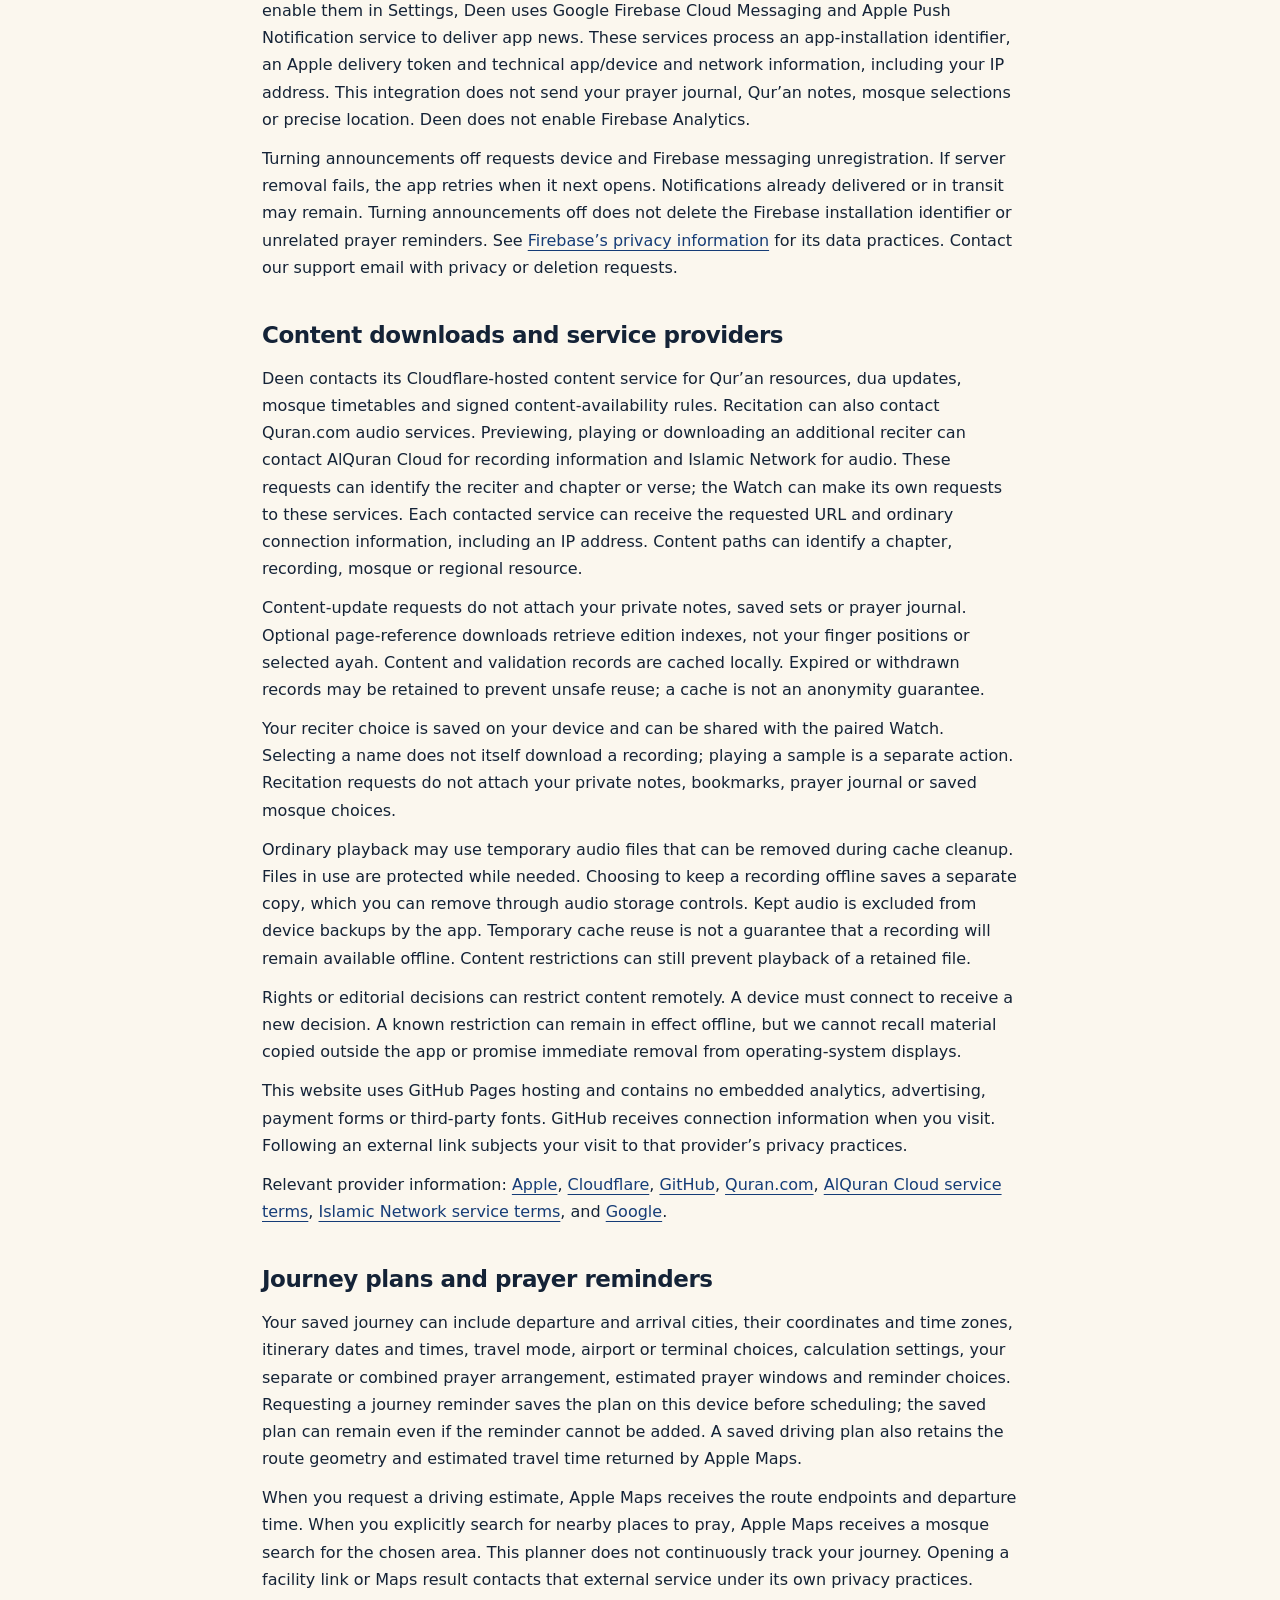
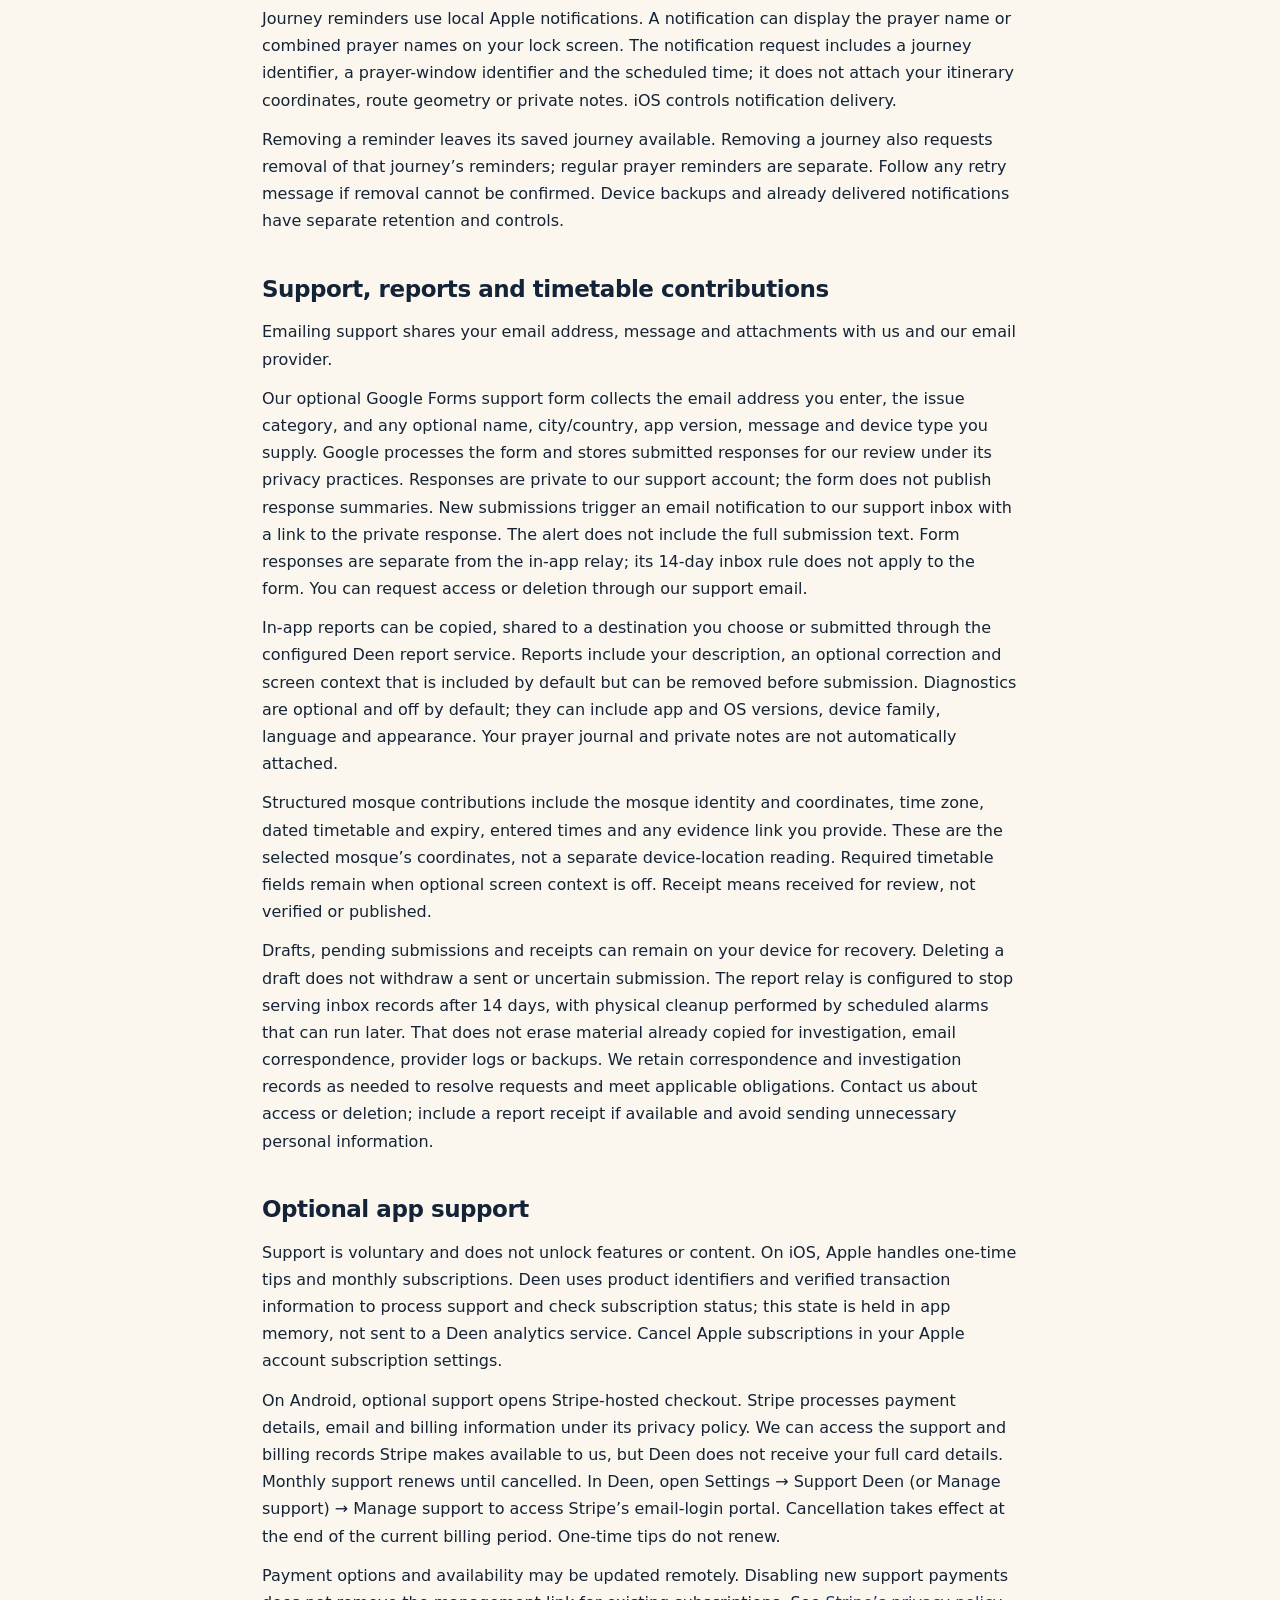
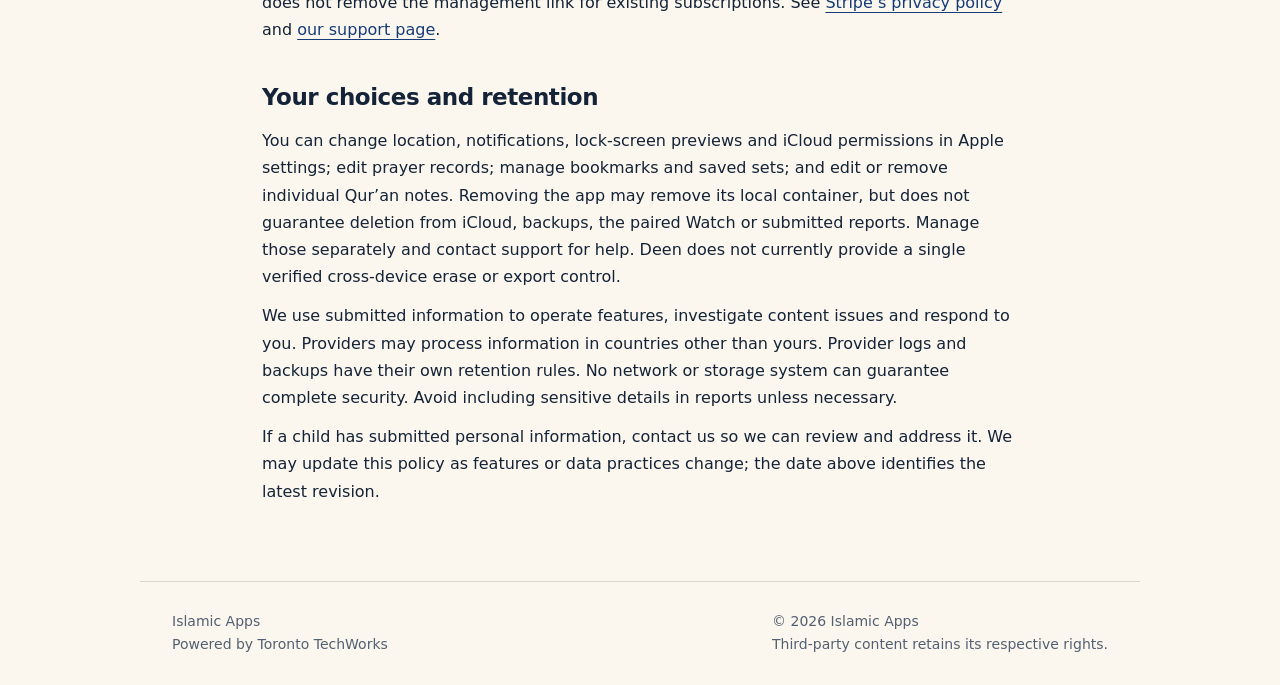
==== commit 9da131f4: "Explain Deen support payments and subscription cancellation" ====
--- a/privacy.html
+++ b/privacy.html
@@ -1,11 +1,12 @@
-<!doctype html><html lang="en"><head><meta charset="utf-8"><meta name="viewport" content="width=device-width,initial-scale=1"><meta name="description" content="Your information, explained — Islamic Apps, powered by Toronto TechWorks"><title>Privacy policy · Islamic Apps</title><link rel="stylesheet" href="style.css"></head><body><a class="skip" href="#main">Skip to content</a><header><a class="brand" href="index.html">DeenHub</a><nav aria-label="Main navigation"><a href="support.html">Support</a><a href="privacy.html" aria-current="page">Privacy</a><a href="support-deenhub.html">Support the app</a><a href="terms.html">Terms</a><a href="copyright.html">Content rights</a></nav></header><main id="main"><div class="eyebrow">Islamic Apps · Toronto TechWorks</div><h1>Privacy policy</h1><p><strong>No ads or advertising tracking.</strong> Deen does not use advertising identifiers or track you across other apps and websites. Your prayer journal and private reading notes are not automatically sent to Deen’s servers. Online content requests, optional support reports and optional app announcements use the services explained below.</p><p class="lead">This policy describes Deen (also identified as DeenHub in existing service names) for iPhone, Apple Watch and Android, operated by Islamic Apps, powered by Toronto TechWorks. Android practices and platform differences are set out in the Android section below.</p><p>Last updated: 20 November 2026. Questions and requests: <a href="mailto:islamicappsdeveloper@gmail.com">islamicappsdeveloper@gmail.com</a>.</p>
+<!doctype html><html lang="en"><head><meta charset="utf-8"><meta name="viewport" content="width=device-width,initial-scale=1"><meta name="description" content="Your information, explained — Islamic Apps, powered by Toronto TechWorks"><title>Privacy policy · Islamic Apps</title><link rel="stylesheet" href="style.css"></head><body><a class="skip" href="#main">Skip to content</a><header><a class="brand" href="index.html">Deen</a><nav aria-label="Main navigation"><a href="support.html">Support</a><a href="privacy.html" aria-current="page">Privacy</a><a href="support-deenhub.html">Support the app</a><a href="terms.html">Terms</a><a href="copyright.html">Content rights</a></nav></header><main id="main"><div class="eyebrow">Islamic Apps · Toronto TechWorks</div><h1>Privacy policy</h1><p><strong>No ads or advertising tracking.</strong> Deen does not use advertising identifiers or track you across other apps and websites. Your prayer journal and private reading notes are not automatically sent to Deen’s servers. Online content requests, optional support reports and optional app announcements use the services explained below.</p><p class="lead">This policy describes Deen (also identified as Deen in existing service names) for iPhone, Apple Watch and Android, operated by Islamic Apps, powered by Toronto TechWorks. Android practices and platform differences are set out in the Android section below.</p><p>Last updated: 20 November 2026. Questions and requests: <a href="mailto:islamicappsdeveloper@gmail.com">islamicappsdeveloper@gmail.com</a>.</p>
 <nav class="contents" aria-label="On this page"><a href="#android">Android</a><a href="#local">Saved information</a><a href="#location">Location</a><a href="#journeys">Journeys</a><a href="#services">Online services</a><a href="#reports">Reports</a><a href="#controls">Your choices</a></nav>
-<section id="android"><h2>Deen for Android</h2><p>This section describes the current Android app. The Apple, iCloud, paired Watch, app-announcement and journey features described elsewhere on this page apply to the Apple apps, not to Android. Android has no Deen account or sign-in, app-managed cloud journal synchronization, Firebase integration, advertising SDK or analytics SDK.</p><p><strong>Saved information.</strong> Prayer records, including the date and Home or Masjid choice, selected city and calculation settings, reminder preferences, reading position, Qur’an notes and bookmarks, dua favourites and saved sets are stored on this device. Reading and prayer information can reveal religious practices. Al-Kahf reminder settings, continuation ayah and your marked completion are also local. The app disables Android app backup in its configuration. Content, validation records and downloaded recitation files can be cached locally.</p><p><strong>Optional place reminders.</strong> You can save a named Home or Masjid location by entering coordinates or choosing to use the device’s current location. The app stores the saved name, latitude and longitude and whether the device was last reported inside or outside the place. If you enable place reminders and grant the required location and background permissions, the app passes these coordinates to Android’s location service to monitor entry or exit and show a relevant reminder. The location service and your device’s location providers process those requests. This feature does not upload the saved Home or Masjid coordinates to Deen’s service or automatically record a prayer. Turning it off removes the app’s proximity alerts and posted place reminders; the saved places remain until you remove them. Qibla uses the selected city and device compass sensors.</p><p><strong>Online requests.</strong> City-based mosque discovery can send the selected city, country, time zone and selected city’s coordinates to Deen’s Cloudflare-hosted service. These coordinates are not an automatic reading of your current device location. Timetable requests identify a mosque. Qur’an resources, reading-resource indexes, dua updates and content-availability rules also come from Deen’s content service. Qur’an playback requests recording information from Quran.com and audio from its recording service; requests can identify the chapter and verse. The services receive ordinary connection information, including your IP address and requested URL. These requests do not attach your prayer journal, private notes or saved sets. Provider processing and retention are separate from the app’s local storage; the provider links in <a href="#services">Online services</a> apply to the services contacted.</p><p><strong>Reports, reminders and external links.</strong> Sending an in-app report is an explicit action. It includes your description, any correction and screen context included by default but removable before submission; diagnostics are off by default and, if selected, include the app and Android versions. Drafts, exact pending submissions and receipts can remain locally for recovery. The report service and retention limits are described under <a href="#reports">Reports</a>; removing a local draft does not withdraw a sent or uncertain submission. Prayer, Al-Kahf, giving and place reminders use Android notifications and may display relevant text on your lock screen. Android controls notification delivery and visibility. Giving opens the charity’s website, which handles payments and its own privacy practices; Deen does not receive donation confirmation. Opening this policy or another external link contacts that website.</p><p><strong>Your controls.</strong> You can manage location and notification access in Android settings, turn place reminders off, remove saved places, and manage individual prayer records, notes, bookmarks and sets in the app. Clearing the app’s storage removes its local data; it does not erase submitted reports, correspondence or records held by external services. Contact the support address above for access or deletion requests. The general provider-retention, security and contact information below also applies to Android.</p></section>
-<section id="local"><h2>Information saved for you</h2><p>DeenHub saves prayer records, the selected city and calculation settings, reminder preferences, reading position, Qur’an notes and bookmarks, and dua favourites and saved sets. Prayer records may include a date and your Home or Masjid choice. Reading and prayer information can reveal religious practices.</p><p>Reading options and Al-Kahf coverage and completion are saved locally. Eligible Arabic reading exposure can contribute to saved ayah coverage even with reminders off. Opening a chapter or listening alone does not mark it complete. Text geometry and finger-exploration state are transient; this feature does not save a finger-movement history. Coverage is not a measure of understanding.</p><p>The prayer journal uses Apple’s iCloud/CloudKit when available and configured. Device backups may also contain app data. The Watch exchanges content, the selected Qur’an reciter, prayer snapshots, queued logging commands and reminder settings with the paired phone. Watch reading notes and favourites are separate from phone notes.</p></section>
-<section id="location"><h2>Location, cities and reminders</h2><p>With your permission, location and compass information support Qibla, nearby places and city suggestions. Apple’s location, geocoding and mapping services may process these requests. Optional background city suggestions need the corresponding iOS permission. DeenHub proposes a city change for you to confirm; it does not silently replace your prayer city.</p><p>The app can retain observed coordinates, accuracy and time, resolved city and time zone, pending suggestions and previously kept destinations. Turning suggestions off stops monitoring and clears the pending suggestion, but does not erase all saved location or destination records. Local freshness limits are not deletion deadlines.</p><p>Some mosque search routes send the search-area coordinates to DeenHub’s service; city queries send a city and time zone, and timetable requests can identify a mosque. Other catalogue downloads filter on the device. Do not assume that all location-related requests stay on your device.</p><p>Reminders use Apple’s notification services. Notifications can show a prayer, city, Al-Kahf or giving reminder on your lock screen according to your settings. The Al-Kahf request identifies the Friday cycle but does not attach your coverage, notes or journal. Turning reminders off does not automatically erase saved reading progress or completion.</p></section>
-<section id="announcements"><h2>Optional app announcements</h2><p>App announcements are off by default and separate from your prayer reminders. If you enable them in Settings, DeenHub uses Google Firebase Cloud Messaging and Apple Push Notification service to deliver app news. These services process an app-installation identifier, an Apple delivery token and technical app/device and network information, including your IP address. This integration does not send your prayer journal, Qur’an notes, mosque selections or precise location. DeenHub does not enable Firebase Analytics.</p><p>Turning announcements off requests device and Firebase messaging unregistration. If server removal fails, the app retries when it next opens. Notifications already delivered or in transit may remain. Turning announcements off does not delete the Firebase installation identifier or unrelated prayer reminders. See <a href="https://firebase.google.com/support/privacy/">Firebase’s privacy information</a> for its data practices. Contact our support email with privacy or deletion requests.</p></section>
-<section id="services"><h2>Content downloads and service providers</h2><p>DeenHub contacts its Cloudflare-hosted content service for Qur’an resources, dua updates, mosque timetables and signed content-availability rules. Recitation can also contact Quran.com audio services. Previewing, playing or downloading an additional reciter can contact AlQuran Cloud for recording information and Islamic Network for audio. These requests can identify the reciter and chapter or verse; the Watch can make its own requests to these services. Each contacted service can receive the requested URL and ordinary connection information, including an IP address. Content paths can identify a chapter, recording, mosque or regional resource.</p><p>Content-update requests do not attach your private notes, saved sets or prayer journal. Optional page-reference downloads retrieve edition indexes, not your finger positions or selected ayah. Content and validation records are cached locally. Expired or withdrawn records may be retained to prevent unsafe reuse; a cache is not an anonymity guarantee.</p><p>Your reciter choice is saved on your device and can be shared with the paired Watch. Selecting a name does not itself download a recording; playing a sample is a separate action. Recitation requests do not attach your private notes, bookmarks, prayer journal or saved mosque choices.</p><p>Ordinary playback may use temporary audio files that can be removed during cache cleanup. Files in use are protected while needed. Choosing to keep a recording offline saves a separate copy, which you can remove through audio storage controls. Kept audio is excluded from device backups by the app. Temporary cache reuse is not a guarantee that a recording will remain available offline. Content restrictions can still prevent playback of a retained file.</p><p>Rights or editorial decisions can restrict content remotely. A device must connect to receive a new decision. A known restriction can remain in effect offline, but we cannot recall material copied outside the app or promise immediate removal from operating-system displays.</p><p>This website uses GitHub Pages hosting and contains no embedded analytics, advertising, payment forms or third-party fonts. GitHub receives connection information when you visit. Following an external link subjects your visit to that provider’s privacy practices.</p><p>Relevant provider information: <a href="https://www.apple.com/legal/privacy/">Apple</a>, <a href="https://www.cloudflare.com/privacypolicy/">Cloudflare</a>, <a href="https://docs.github.com/en/site-policy/privacy-policies/github-general-privacy-statement">GitHub</a>, <a href="https://quran.com/privacy">Quran.com</a>, <a href="https://alquran.cloud/terms-and-conditions">AlQuran Cloud service terms</a>, <a href="https://islamic.network/terms-and-conditions.html">Islamic Network service terms</a>, and <a href="https://policies.google.com/privacy">Google</a>.</p></section>
+<section id="android"><h2>Deen for Android</h2><p>This section describes the current Android app. The Apple, iCloud, paired Watch, app-announcement and journey features described elsewhere on this page apply to the Apple apps, not to Android. Android has no Deen account or sign-in, app-managed cloud journal synchronization, Firebase integration, advertising SDK or analytics SDK.</p><p><strong>Saved information.</strong> Prayer records, including the date and Home or Masjid choice, selected city and calculation settings, reminder preferences, reading position, Qur’an notes and bookmarks, dua favourites and saved sets are stored on this device. Reading and prayer information can reveal religious practices. Al-Kahf reminder settings, continuation ayah and your marked completion are also local. The app disables Android app backup in its configuration. Content, validation records and downloaded recitation files can be cached locally.</p><p><strong>Optional place reminders.</strong> You can save a named Home or Masjid location by entering coordinates or choosing to use the device’s current location. The app stores the saved name, latitude and longitude and whether the device was last reported inside or outside the place. If you enable place reminders and grant the required location and background permissions, the app passes these coordinates to Android’s location service to monitor entry or exit and show a relevant reminder. The location service and your device’s location providers process those requests. This feature does not upload the saved Home or Masjid coordinates to Deen’s service or automatically record a prayer. Turning it off removes the app’s proximity alerts and posted place reminders; the saved places remain until you remove them. Qibla uses the selected city and device compass sensors.</p><p><strong>Online requests.</strong> City-based mosque discovery can send the selected city, country, time zone and selected city’s coordinates to Deen’s Cloudflare-hosted service. These coordinates are not an automatic reading of your current device location. Timetable requests identify a mosque. Qur’an resources, reading-resource indexes, dua updates and content-availability rules also come from Deen’s content service. Qur’an playback requests recording information from Quran.com and audio from its recording service; requests can identify the chapter and verse. The services receive ordinary connection information, including your IP address and requested URL. These requests do not attach your prayer journal, private notes or saved sets. Provider processing and retention are separate from the app’s local storage; the provider links in <a href="#services">Online services</a> apply to the services contacted.</p><p><strong>Reports, reminders and external links.</strong> Sending an in-app report is an explicit action. It includes your description, any correction and screen context included by default but removable before submission; diagnostics are off by default and, if selected, include the app and Android versions. Drafts, exact pending submissions and receipts can remain locally for recovery. The report service and retention limits are described under <a href="#reports">Reports</a>; removing a local draft does not withdraw a sent or uncertain submission. Prayer, Al-Kahf, giving and place reminders use Android notifications and may display relevant text on your lock screen. Android controls notification delivery and visibility. Opening this policy or another external link contacts that website.</p><p><strong>Your controls.</strong> You can manage location and notification access in Android settings, turn place reminders off, remove saved places, and manage individual prayer records, notes, bookmarks and sets in the app. Clearing the app’s storage removes its local data; it does not erase submitted reports, correspondence or records held by external services. Contact the support address above for access or deletion requests. The general provider-retention, security and contact information below also applies to Android.</p></section>
+<section id="local"><h2>Information saved for you</h2><p>Deen saves prayer records, the selected city and calculation settings, reminder preferences, reading position, Qur’an notes and bookmarks, and dua favourites and saved sets. Prayer records may include a date and your Home or Masjid choice. Reading and prayer information can reveal religious practices.</p><p>Reading options and Al-Kahf coverage and completion are saved locally. Eligible Arabic reading exposure can contribute to saved ayah coverage even with reminders off. Opening a chapter or listening alone does not mark it complete. Text geometry and finger-exploration state are transient; this feature does not save a finger-movement history. Coverage is not a measure of understanding.</p><p>The prayer journal uses Apple’s iCloud/CloudKit when available and configured. Device backups may also contain app data. The Watch exchanges content, the selected Qur’an reciter, prayer snapshots, queued logging commands and reminder settings with the paired phone. Watch reading notes and favourites are separate from phone notes.</p></section>
+<section id="location"><h2>Location, cities and reminders</h2><p>With your permission, location and compass information support Qibla, nearby places and city suggestions. Apple’s location, geocoding and mapping services may process these requests. Optional background city suggestions need the corresponding iOS permission. Deen proposes a city change for you to confirm; it does not silently replace your prayer city.</p><p>The app can retain observed coordinates, accuracy and time, resolved city and time zone, pending suggestions and previously kept destinations. Turning suggestions off stops monitoring and clears the pending suggestion, but does not erase all saved location or destination records. Local freshness limits are not deletion deadlines.</p><p>Some mosque search routes send the search-area coordinates to Deen’s service; city queries send a city and time zone, and timetable requests can identify a mosque. Other catalogue downloads filter on the device. Do not assume that all location-related requests stay on your device.</p><p>Reminders use Apple’s notification services. Notifications can show a prayer, city, Al-Kahf or giving reminder on your lock screen according to your settings. The Al-Kahf request identifies the Friday cycle but does not attach your coverage, notes or journal. Turning reminders off does not automatically erase saved reading progress or completion.</p></section>
+<section id="announcements"><h2>Optional app announcements</h2><p>App announcements are off by default and separate from your prayer reminders. If you enable them in Settings, Deen uses Google Firebase Cloud Messaging and Apple Push Notification service to deliver app news. These services process an app-installation identifier, an Apple delivery token and technical app/device and network information, including your IP address. This integration does not send your prayer journal, Qur’an notes, mosque selections or precise location. Deen does not enable Firebase Analytics.</p><p>Turning announcements off requests device and Firebase messaging unregistration. If server removal fails, the app retries when it next opens. Notifications already delivered or in transit may remain. Turning announcements off does not delete the Firebase installation identifier or unrelated prayer reminders. See <a href="https://firebase.google.com/support/privacy/">Firebase’s privacy information</a> for its data practices. Contact our support email with privacy or deletion requests.</p></section>
+<section id="services"><h2>Content downloads and service providers</h2><p>Deen contacts its Cloudflare-hosted content service for Qur’an resources, dua updates, mosque timetables and signed content-availability rules. Recitation can also contact Quran.com audio services. Previewing, playing or downloading an additional reciter can contact AlQuran Cloud for recording information and Islamic Network for audio. These requests can identify the reciter and chapter or verse; the Watch can make its own requests to these services. Each contacted service can receive the requested URL and ordinary connection information, including an IP address. Content paths can identify a chapter, recording, mosque or regional resource.</p><p>Content-update requests do not attach your private notes, saved sets or prayer journal. Optional page-reference downloads retrieve edition indexes, not your finger positions or selected ayah. Content and validation records are cached locally. Expired or withdrawn records may be retained to prevent unsafe reuse; a cache is not an anonymity guarantee.</p><p>Your reciter choice is saved on your device and can be shared with the paired Watch. Selecting a name does not itself download a recording; playing a sample is a separate action. Recitation requests do not attach your private notes, bookmarks, prayer journal or saved mosque choices.</p><p>Ordinary playback may use temporary audio files that can be removed during cache cleanup. Files in use are protected while needed. Choosing to keep a recording offline saves a separate copy, which you can remove through audio storage controls. Kept audio is excluded from device backups by the app. Temporary cache reuse is not a guarantee that a recording will remain available offline. Content restrictions can still prevent playback of a retained file.</p><p>Rights or editorial decisions can restrict content remotely. A device must connect to receive a new decision. A known restriction can remain in effect offline, but we cannot recall material copied outside the app or promise immediate removal from operating-system displays.</p><p>This website uses GitHub Pages hosting and contains no embedded analytics, advertising, payment forms or third-party fonts. GitHub receives connection information when you visit. Following an external link subjects your visit to that provider’s privacy practices.</p><p>Relevant provider information: <a href="https://www.apple.com/legal/privacy/">Apple</a>, <a href="https://www.cloudflare.com/privacypolicy/">Cloudflare</a>, <a href="https://docs.github.com/en/site-policy/privacy-policies/github-general-privacy-statement">GitHub</a>, <a href="https://quran.com/privacy">Quran.com</a>, <a href="https://alquran.cloud/terms-and-conditions">AlQuran Cloud service terms</a>, <a href="https://islamic.network/terms-and-conditions.html">Islamic Network service terms</a>, and <a href="https://policies.google.com/privacy">Google</a>.</p></section>
 <section id="journeys"><h2>Journey plans and prayer reminders</h2><p>Your saved journey can include departure and arrival cities, their coordinates and time zones, itinerary dates and times, travel mode, airport or terminal choices, calculation settings, your separate or combined prayer arrangement, estimated prayer windows and reminder choices. Requesting a journey reminder saves the plan on this device before scheduling; the saved plan can remain even if the reminder cannot be added. A saved driving plan also retains the route geometry and estimated travel time returned by Apple Maps.</p><p>When you request a driving estimate, Apple Maps receives the route endpoints and departure time. When you explicitly search for nearby places to pray, Apple Maps receives a mosque search for the chosen area. This planner does not continuously track your journey. Opening a facility link or Maps result contacts that external service under its own privacy practices.</p><p>Journey reminders use local Apple notifications. A notification can display the prayer name or combined prayer names on your lock screen. The notification request includes a journey identifier, a prayer-window identifier and the scheduled time; it does not attach your itinerary coordinates, route geometry or private notes. iOS controls notification delivery.</p><p>Removing a reminder leaves its saved journey available. Removing a journey also requests removal of that journey’s reminders; regular prayer reminders are separate. Follow any retry message if removal cannot be confirmed. Device backups and already delivered notifications have separate retention and controls.</p></section>
-<section id="reports"><h2>Support, reports and timetable contributions</h2><p>Emailing support shares your email address, message and attachments with us and our email provider.</p><p>Our optional Google Forms support form collects the email address you enter, the issue category, and any optional name, city/country, app version, message and device type you supply. Google processes the form and stores submitted responses for our review under its privacy practices. Responses are private to our support account; the form does not publish response summaries. New submissions trigger an email notification to our support inbox with a link to the private response. The alert does not include the full submission text. Form responses are separate from the in-app relay; its 14-day inbox rule does not apply to the form. You can request access or deletion through our support email.</p><p>In-app reports can be copied, shared to a destination you choose or submitted through the configured DeenHub report service. Reports include your description, an optional correction and screen context that is included by default but can be removed before submission. Diagnostics are optional and off by default; they can include app and OS versions, device family, language and appearance. Your prayer journal and private notes are not automatically attached.</p><p>Structured mosque contributions include the mosque identity and coordinates, time zone, dated timetable and expiry, entered times and any evidence link you provide. These are the selected mosque’s coordinates, not a separate device-location reading. Required timetable fields remain when optional screen context is off. Receipt means received for review, not verified or published.</p><p>Drafts, pending submissions and receipts can remain on your device for recovery. Deleting a draft does not withdraw a sent or uncertain submission. The report relay is configured to stop serving inbox records after 14 days, with physical cleanup performed by scheduled alarms that can run later. That does not erase material already copied for investigation, email correspondence, provider logs or backups. We retain correspondence and investigation records as needed to resolve requests and meet applicable obligations. Contact us about access or deletion; include a report receipt if available and avoid sending unnecessary personal information.</p></section>
-<section><h2>Giving and optional app support</h2><p>Charity links open the charity’s own website. The charity handles payments, recurring agreements, receipts and its own privacy practices. DeenHub does not receive confirmation that you donated; its giving reminder does not schedule a payment.</p><p>DeenHub supports optional App Store tips and monthly support subscriptions when offered through Apple. Product availability and prices are shown in the app; an unavailable option cannot be purchased. The iOS app uses Apple’s purchase system and does not send you to an external developer-payment checkout. When products are available, Apple handles checkout and maintains purchase records. DeenHub uses product identifiers and verified transaction information, including transaction identifiers, expiry and revocation status, to process support and check subscription status. This support-service state is held in app memory; it is not sent to a DeenHub server or analytics service. DeenHub does not receive your card details. Monthly support renews until cancelled through Apple. App-support payments are separate from charitable donations.</p></section>
-<section id="controls"><h2>Your choices and retention</h2><p>You can change location, notifications, lock-screen previews and iCloud permissions in Apple settings; edit prayer records; manage bookmarks and saved sets; and edit or remove individual Qur’an notes. Removing the app may remove its local container, but does not guarantee deletion from iCloud, backups, the paired Watch or submitted reports. Manage those separately and contact support for help. DeenHub does not currently provide a single verified cross-device erase or export control.</p><p>We use submitted information to operate features, investigate content issues and respond to you. Providers may process information in countries other than yours. Provider logs and backups have their own retention rules. No network or storage system can guarantee complete security. Avoid including sensitive details in reports unless necessary.</p><p>If a child has submitted personal information, contact us so we can review and address it. We may update this policy as features or data practices change; the date above identifies the latest revision.</p></section></main><footer><p>Islamic Apps<br>Powered by Toronto TechWorks</p><p>© 2026 Islamic Apps<br>Third-party content retains its respective rights.</p></footer></body></html>
+<section id="reports"><h2>Support, reports and timetable contributions</h2><p>Emailing support shares your email address, message and attachments with us and our email provider.</p><p>Our optional Google Forms support form collects the email address you enter, the issue category, and any optional name, city/country, app version, message and device type you supply. Google processes the form and stores submitted responses for our review under its privacy practices. Responses are private to our support account; the form does not publish response summaries. New submissions trigger an email notification to our support inbox with a link to the private response. The alert does not include the full submission text. Form responses are separate from the in-app relay; its 14-day inbox rule does not apply to the form. You can request access or deletion through our support email.</p><p>In-app reports can be copied, shared to a destination you choose or submitted through the configured Deen report service. Reports include your description, an optional correction and screen context that is included by default but can be removed before submission. Diagnostics are optional and off by default; they can include app and OS versions, device family, language and appearance. Your prayer journal and private notes are not automatically attached.</p><p>Structured mosque contributions include the mosque identity and coordinates, time zone, dated timetable and expiry, entered times and any evidence link you provide. These are the selected mosque’s coordinates, not a separate device-location reading. Required timetable fields remain when optional screen context is off. Receipt means received for review, not verified or published.</p><p>Drafts, pending submissions and receipts can remain on your device for recovery. Deleting a draft does not withdraw a sent or uncertain submission. The report relay is configured to stop serving inbox records after 14 days, with physical cleanup performed by scheduled alarms that can run later. That does not erase material already copied for investigation, email correspondence, provider logs or backups. We retain correspondence and investigation records as needed to resolve requests and meet applicable obligations. Contact us about access or deletion; include a report receipt if available and avoid sending unnecessary personal information.</p></section>
+<section><h2>Optional app support</h2><p>Support is voluntary and does not unlock features or content. On iOS, Apple handles one-time tips and monthly subscriptions. Deen uses product identifiers and verified transaction information to process support and check subscription status; this state is held in app memory, not sent to a Deen analytics service. Cancel Apple subscriptions in your Apple account subscription settings.</p><p>On Android, optional support opens Stripe-hosted checkout. Stripe processes payment details, email and billing information under its privacy policy. We can access the support and billing records Stripe makes available to us, but Deen does not receive your full card details. Monthly support renews until cancelled. In Deen, open Settings → Support Deen (or Manage support) → Manage support to access Stripe’s email-login portal. Cancellation takes effect at the end of the current billing period. One-time tips do not renew.</p><p>Payment options and availability may be updated remotely. Disabling new support payments does not remove the management link for existing subscriptions. See <a href="https://stripe.com/privacy">Stripe’s privacy policy</a> and <a href="support.html">our support page</a>.</p></section>
+<section id="controls"><h2>Your choices and retention</h2><p>You can change location, notifications, lock-screen previews and iCloud permissions in Apple settings; edit prayer records; manage bookmarks and saved sets; and edit or remove individual Qur’an notes. Removing the app may remove its local container, but does not guarantee deletion from iCloud, backups, the paired Watch or submitted reports. Manage those separately and contact support for help. Deen does not currently provide a single verified cross-device erase or export control.</p><p>We use submitted information to operate features, investigate content issues and respond to you. Providers may process information in countries other than yours. Provider logs and backups have their own retention rules. No network or storage system can guarantee complete security. Avoid including sensitive details in reports unless necessary.</p><p>If a child has submitted personal information, contact us so we can review and address it. We may update this policy as features or data practices change; the date above identifies the latest revision.</p></section></main><footer><p>Islamic Apps<br>Powered by Toronto TechWorks</p><p>© 2026 Islamic Apps<br>Third-party content retains its respective rights.</p></footer></body></html>
+
